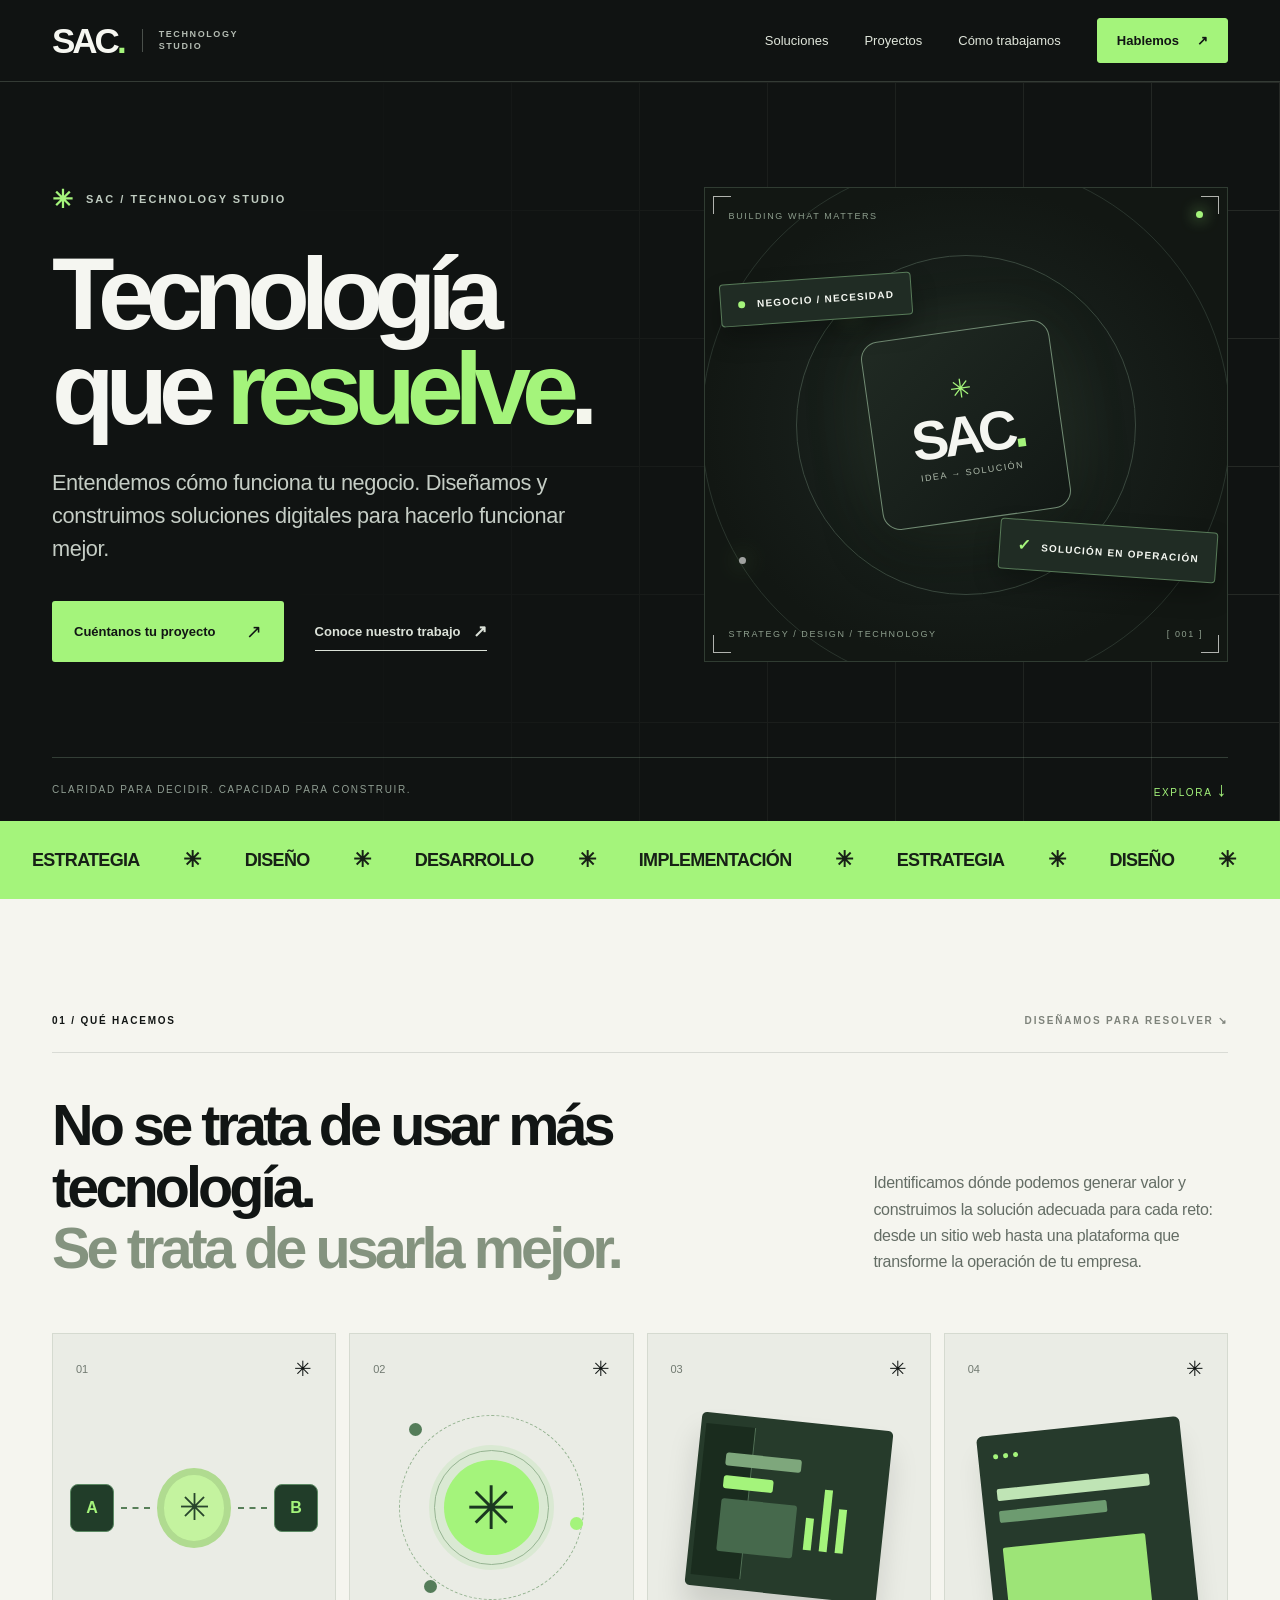
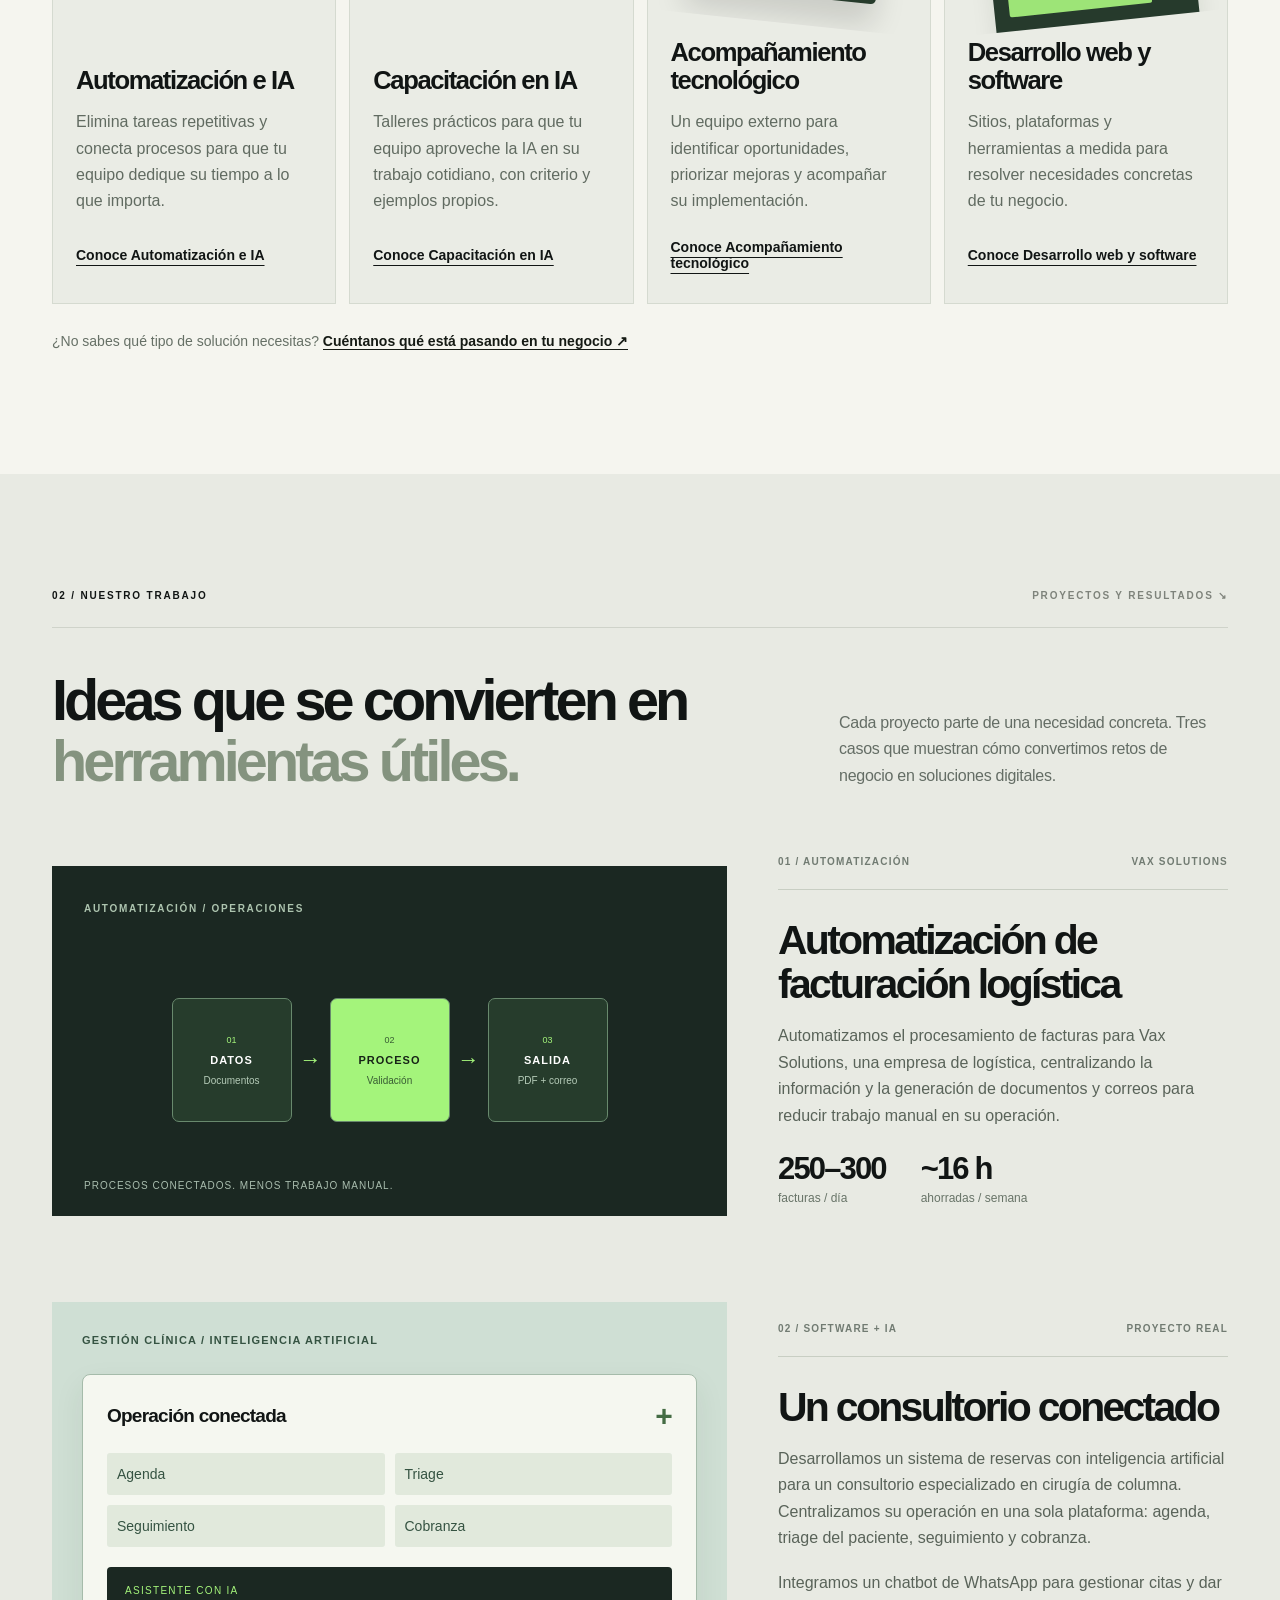
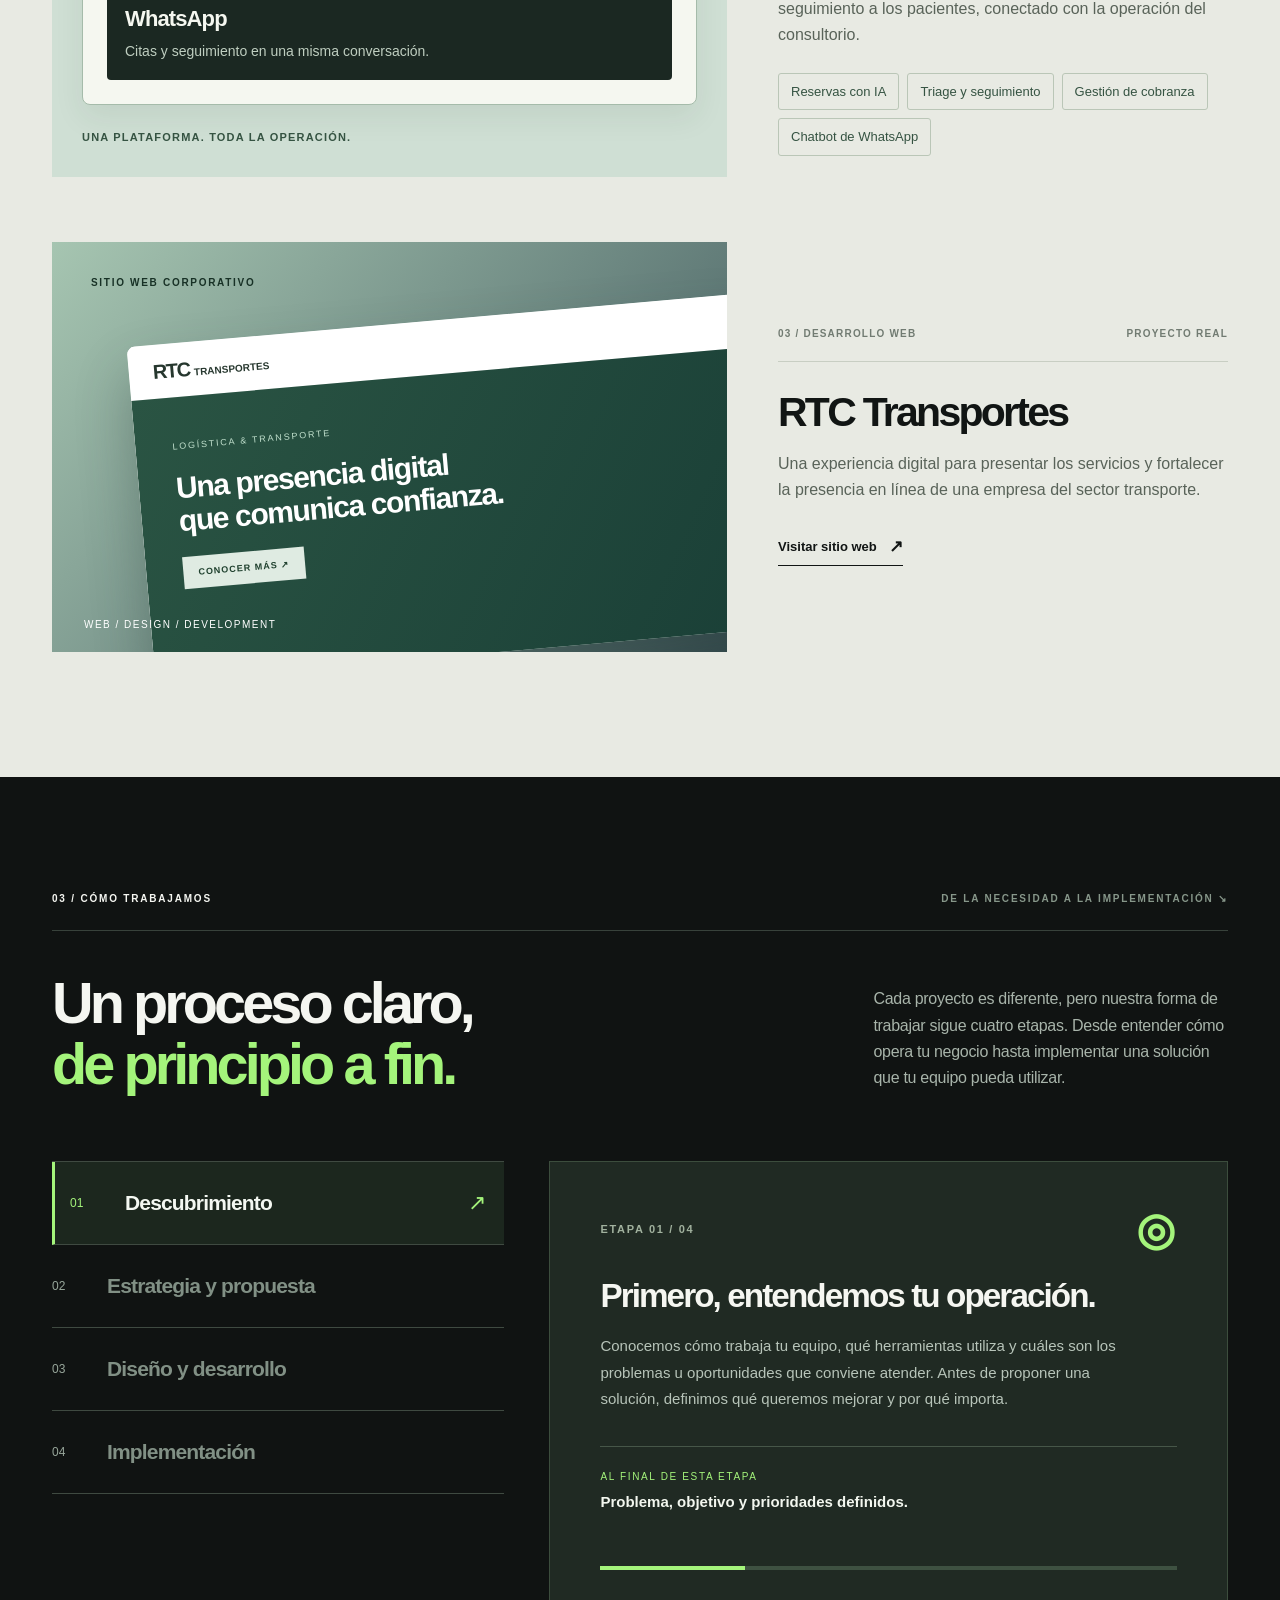
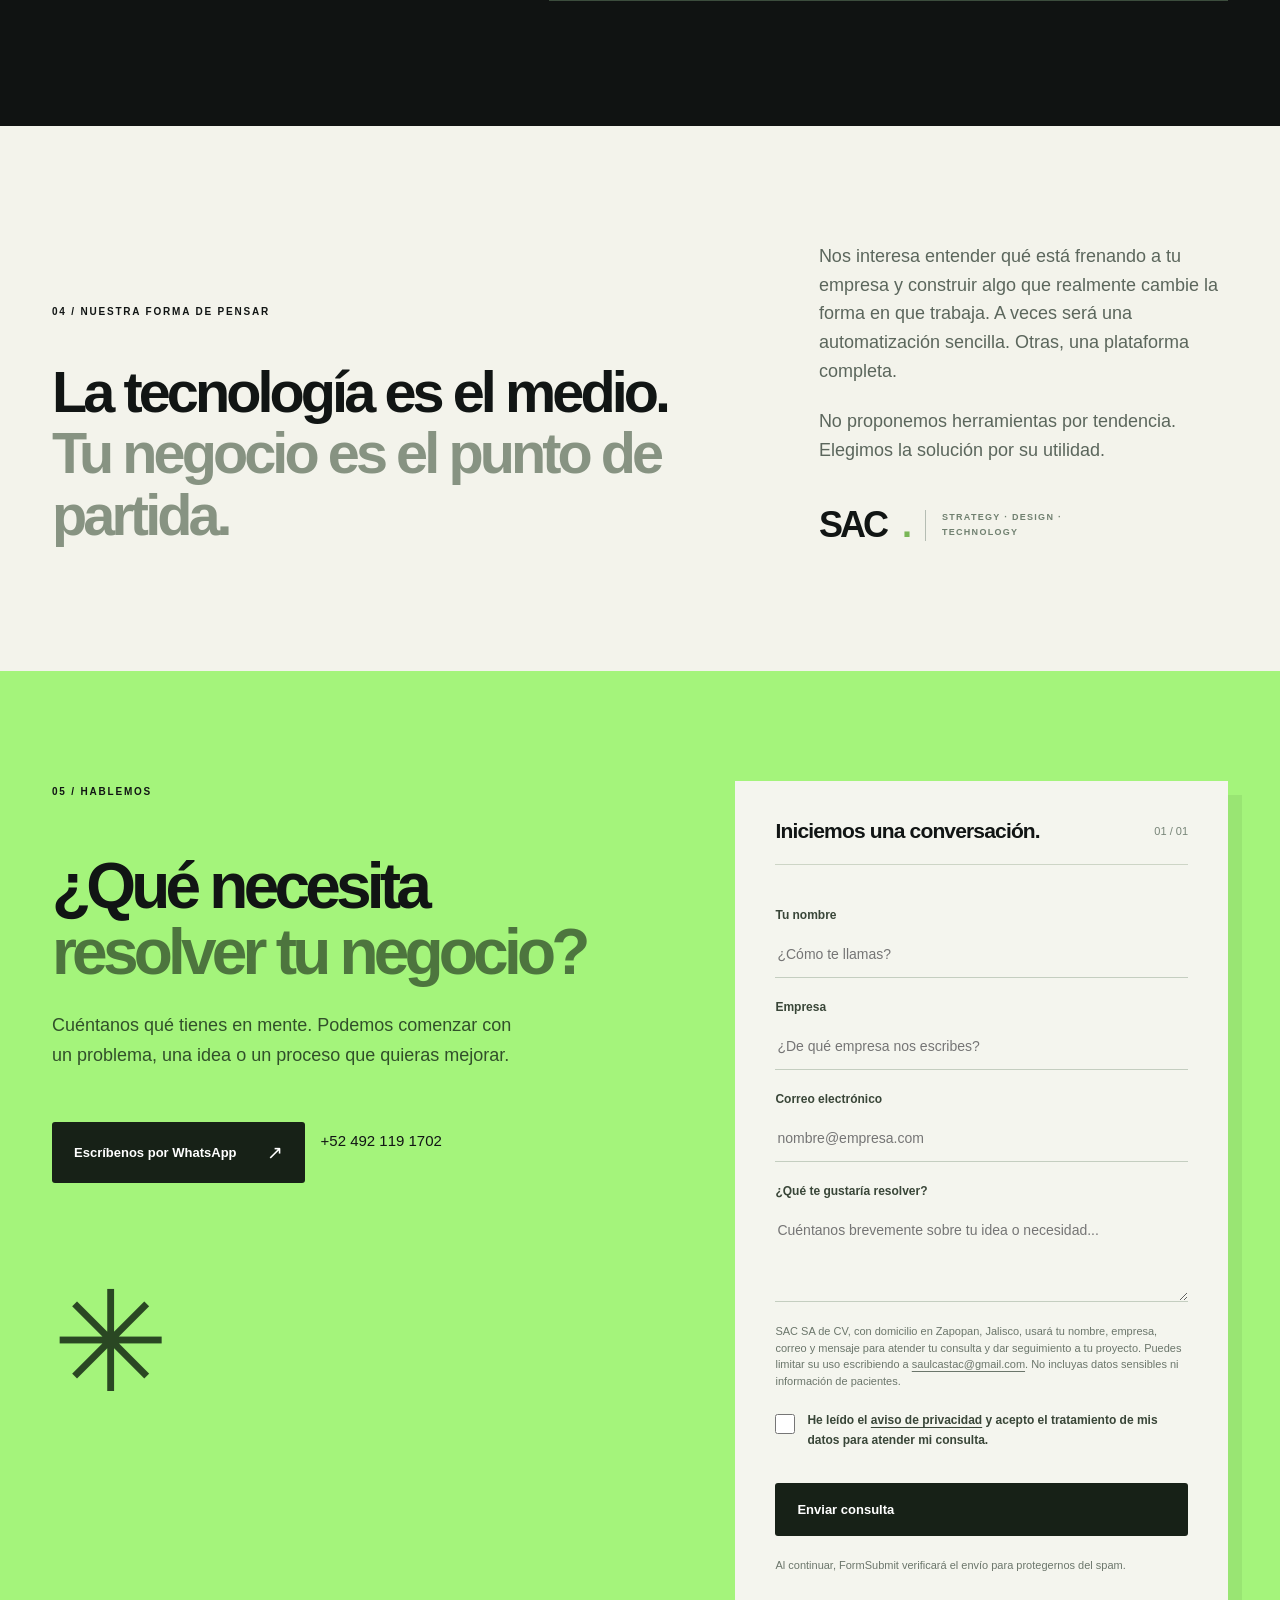
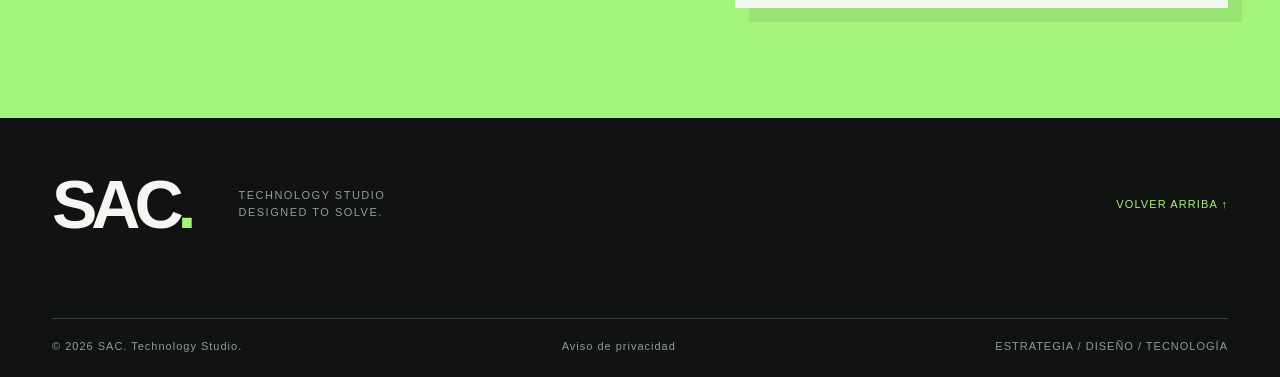
==== index.html @ 22c42938 "Expand SAC services with four static conversion landings" ====
<!doctype html>
<html lang="es-MX">
<head>
  <meta charset="utf-8" />
  <meta name="viewport" content="width=device-width, initial-scale=1" />
  <meta name="theme-color" content="#101312" />
  <meta name="description" content="SAC es un Technology Studio. Diseñamos y construimos soluciones digitales, automatizaciones y software que resuelven problemas reales de negocio." />
  <link rel="canonical" href="https://sac-technology-studio.vercel.app/" />
  <meta property="og:type" content="website" />
  <meta property="og:url" content="https://sac-technology-studio.vercel.app/" />
  <meta property="og:image" content="https://sac-technology-studio.vercel.app/og-image.png" />
  <meta property="og:image:type" content="image/png" />
  <meta property="og:image:width" content="1731" />
  <meta property="og:image:height" content="909" />
  <meta property="og:image:alt" content="SAC Technology Studio — Tecnología que resuelve." />
  <meta name="twitter:card" content="summary_large_image" />
  <meta name="twitter:image" content="https://sac-technology-studio.vercel.app/og-image.png" />
  <meta name="twitter:image:alt" content="SAC Technology Studio — Tecnología que resuelve." />
  <meta property="og:title" content="SAC — Tecnología que resuelve" />
  <meta property="og:description" content="Entendemos tu negocio. Diseñamos y construimos soluciones digitales para hacerlo funcionar mejor." />
  <title>SAC® — Technology Studio</title>
  <link rel="icon" type="image/svg+xml" href="./favicon.svg" />
  <link rel="stylesheet" href="./styles.css" />
  <script src="/analytics.js" defer></script>
  <script src="./main.js" defer></script>
</head>
<body data-service="inicio">
  <a class="skip-link" href="#contenido">Saltar al contenido</a>
  <header class="site-header" id="inicio">
    <div class="container nav-wrap">
      <a class="brand" href="#inicio" aria-label="SAC, ir al inicio"><span>SAC<span class="brand-dot">.</span></span><span class="brand-sub">TECHNOLOGY<br>STUDIO</span></a>
      <button class="menu-toggle" type="button" aria-controls="nav-menu" aria-expanded="false" aria-label="Abrir menú"><span></span><span></span></button>
      <nav class="nav" id="nav-menu" aria-label="Principal">
        <a href="#soluciones">Soluciones</a>
        <a href="#proyectos">Proyectos</a>
        <a href="#proceso">Cómo trabajamos</a>
        <a class="nav-cta" href="#contacto" data-cta="header">Hablemos <span aria-hidden="true">↗</span></a>
      </nav>
    </div>
  </header>

  <main id="contenido">
    <section class="hero theme-dark" aria-labelledby="hero-title">
      <div class="hero-gridlines" aria-hidden="true"></div>
      <div class="container hero-layout">
        <div class="hero-copy">
          <div class="eyebrow"><span class="sparkle" aria-hidden="true">✳</span> SAC / TECHNOLOGY STUDIO</div>
          <h1 id="hero-title">Tecnología<br>que <span class="accent">resuelve<span class="period">.</span></span></h1>
          <p class="hero-intro">Entendemos cómo funciona tu negocio. Diseñamos y construimos soluciones digitales para hacerlo funcionar mejor.</p>
          <div class="hero-actions">
            <a class="button button-lime" href="#contacto" data-cta="hero">Cuéntanos tu proyecto <span aria-hidden="true">↗</span></a>
            <a class="text-link light-link" href="#proyectos">Conoce nuestro trabajo <span aria-hidden="true">↗</span></a>
          </div>
        </div>
        <div class="hero-visual" role="img" aria-label="Representación visual de procesos del negocio transformados en soluciones tecnológicas">
          <div class="visual-header"><span>BUILDING WHAT MATTERS</span><span class="status-dot"></span></div>
          <div class="visual-orbit visual-orbit-one"></div>
          <div class="visual-orbit visual-orbit-two"></div>
          <div class="floating-chip chip-top"><span class="chip-dot"></span> NEGOCIO / NECESIDAD</div>
          <div class="visual-core"><span class="core-cross">✳</span><span class="core-text">SAC<span>.</span></span><small>IDEA → SOLUCIÓN</small></div>
          <div class="floating-chip chip-bottom"><span class="checkmark">✓</span> SOLUCIÓN EN OPERACIÓN</div>
          <div class="visual-corner corner-tl"></div><div class="visual-corner corner-tr"></div><div class="visual-corner corner-bl"></div><div class="visual-corner corner-br"></div>
          <div class="visual-footer"><span>STRATEGY / DESIGN / TECHNOLOGY</span><span>[ 001 ]</span></div>
        </div>
      </div>
      <div class="container hero-bottom"><span>CLARIDAD PARA DECIDIR. CAPACIDAD PARA CONSTRUIR.</span><a href="#soluciones">EXPLORA <span aria-hidden="true">↓</span></a></div>
    </section>

    <div class="ticker" aria-hidden="true"><div class="ticker-inner"><span>ESTRATEGIA</span><i>✳</i><span>DISEÑO</span><i>✳</i><span>DESARROLLO</span><i>✳</i><span>IMPLEMENTACIÓN</span><i>✳</i><span>ESTRATEGIA</span><i>✳</i><span>DISEÑO</span><i>✳</i></div></div>

    <section class="section solutions" id="soluciones" aria-labelledby="solutions-title">
      <div class="container">
        <div class="section-top"><span class="section-label">01 / QUÉ HACEMOS</span><span class="tiny-index">DISEÑAMOS PARA RESOLVER ↘</span></div>
        <div class="section-heading-grid"><h2 id="solutions-title">No se trata de usar más tecnología.<br><em>Se trata de usarla mejor.</em></h2><p>Identificamos dónde podemos generar valor y construimos la solución adecuada para cada reto: desde un sitio web hasta una plataforma que transforme la operación de tu empresa.</p></div>
        <div class="services-grid">
          <article class="service-card"><div class="service-top"><span class="service-num">01</span><span class="service-symbol" aria-hidden="true">✳</span></div><div class="service-illustration illustration-flow" aria-hidden="true"><span class="flow-box">A</span><span class="flow-path"></span><span class="flow-mid">✳</span><span class="flow-path"></span><span class="flow-box">B</span></div><div class="service-bottom"><h3>Automatización e IA</h3><p>Elimina tareas repetitivas y conecta procesos para que tu equipo dedique su tiempo a lo que importa.</p><a class="service-link" href="/servicios/automatizacion-ia">Conoce Automatización e IA</a></div></article>
          <article class="service-card"><div class="service-top"><span class="service-num">02</span><span class="service-symbol" aria-hidden="true">✳</span></div><div class="service-illustration illustration-ai" aria-hidden="true"><span class="ai-ring ring-a"></span><span class="ai-ring ring-b"></span><span class="ai-center">✳</span><span class="ai-point p-a"></span><span class="ai-point p-b"></span><span class="ai-point p-c"></span></div><div class="service-bottom"><h3>Capacitación en IA</h3><p>Talleres prácticos para que tu equipo aproveche la IA en su trabajo cotidiano, con criterio y ejemplos propios.</p><a class="service-link" href="/servicios/capacitacion-ia">Conoce Capacitación en IA</a></div></article>
          <article class="service-card"><div class="service-top"><span class="service-num">03</span><span class="service-symbol" aria-hidden="true">✳</span></div><div class="service-illustration illustration-software" aria-hidden="true"><span class="side-panel"></span><span class="main-panel"><i></i><i></i><i></i></span><span class="analytics-panel"><b></b><b></b><b></b></span></div><div class="service-bottom"><h3>Acompañamiento tecnológico</h3><p>Un equipo externo para identificar oportunidades, priorizar mejoras y acompañar su implementación.</p><a class="service-link" href="/servicios/acompanamiento-ia">Conoce Acompañamiento tecnológico</a></div></article>
          <article class="service-card"><div class="service-top"><span class="service-num">04</span><span class="service-symbol" aria-hidden="true">✳</span></div><div class="service-illustration illustration-web" aria-hidden="true"><span class="browser-bar"><i></i><i></i><i></i></span><span class="browser-line big"></span><span class="browser-line short"></span><span class="browser-block"></span></div><div class="service-bottom"><h3>Desarrollo web y software</h3><p>Sitios, plataformas y herramientas a medida para resolver necesidades concretas de tu negocio.</p><a class="service-link" href="/servicios/desarrollo-web">Conoce Desarrollo web y software</a></div></article>
        </div>
        <p class="solutions-footnote">¿No sabes qué tipo de solución necesitas? <a href="#contacto">Cuéntanos qué está pasando en tu negocio <span aria-hidden="true">↗</span></a></p>
      </div>
    </section>

    <section class="section projects" id="proyectos" aria-labelledby="projects-title">
      <div class="container">
        <div class="section-top"><span class="section-label">02 / NUESTRO TRABAJO</span><span class="tiny-index">PROYECTOS Y RESULTADOS ↘</span></div>
        <div class="section-heading-grid projects-title-grid"><h2 id="projects-title">Ideas que se convierten en <em>herramientas útiles.</em></h2><p>Cada proyecto parte de una necesidad concreta. Tres casos que muestran cómo convertimos retos de negocio en soluciones digitales.</p></div>
        <div class="project-list">
          <article class="project project-secondary"><div class="project-art project-automation"><span class="auto-top-label">AUTOMATIZACIÓN / OPERACIONES</span><div class="auto-flow"><div class="auto-node"><span>01</span><strong>DATOS</strong><small>Documentos</small></div><span class="auto-arrow">→</span><div class="auto-node auto-node-accent"><span>02</span><strong>PROCESO</strong><small>Validación</small></div><span class="auto-arrow">→</span><div class="auto-node"><span>03</span><strong>SALIDA</strong><small>PDF + correo</small></div></div><span class="auto-bottom-label">PROCESOS CONECTADOS. MENOS TRABAJO MANUAL.</span></div><div class="project-copy"><div class="project-meta"><span>01 / AUTOMATIZACIÓN</span><span>VAX SOLUTIONS</span></div><h3>Automatización de facturación logística</h3><p>Automatizamos el procesamiento de facturas para Vax Solutions, una empresa de logística, centralizando la información y la generación de documentos y correos para reducir trabajo manual en su operación.</p><div class="metrics"><div><strong>250–300</strong><small>facturas / día</small></div><div><strong>~16 h</strong><small>ahorradas / semana</small></div></div></div></article>
          <article class="project project-clinic">
            <div class="project-art clinic-art" role="img" aria-label="Esquema de una plataforma que conecta agenda, triage, seguimiento y cobranza con un asistente de WhatsApp">
              <span class="clinic-kicker">GESTIÓN CLÍNICA / INTELIGENCIA ARTIFICIAL</span>
              <div class="clinic-dashboard" aria-hidden="true">
                <div class="clinic-dashboard-heading"><span>Operación conectada</span><span class="clinic-cross">+</span></div>
                <div class="clinic-modules"><span>Agenda</span><span>Triage</span><span>Seguimiento</span><span>Cobranza</span></div>
                <div class="clinic-assistant"><span>ASISTENTE CON IA</span><strong>WhatsApp</strong><p>Citas y seguimiento en una misma conversación.</p></div>
              </div>
              <span class="clinic-caption">UNA PLATAFORMA. TODA LA OPERACIÓN.</span>
            </div>
            <div class="project-copy">
              <div class="project-meta"><span>02 / SOFTWARE + IA</span><span>PROYECTO REAL</span></div>
              <h3>Un consultorio conectado</h3>
              <p>Desarrollamos un sistema de reservas con inteligencia artificial para un consultorio especializado en cirugía de columna. Centralizamos su operación en una sola plataforma: agenda, triage del paciente, seguimiento y cobranza.</p>
              <p class="clinic-detail">Integramos un chatbot de WhatsApp para gestionar citas y dar seguimiento a los pacientes, conectado con la operación del consultorio.</p>
              <ul class="clinic-capabilities" aria-label="Funciones de la plataforma"><li>Reservas con IA</li><li>Triage y seguimiento</li><li>Gestión de cobranza</li><li>Chatbot de WhatsApp</li></ul>
            </div>
          </article>
          <article class="project project-featured"><div class="project-art project-rtc"><div class="project-art-label">SITIO WEB CORPORATIVO</div><div class="project-window"><div class="project-window-top"><span>RTC <span class="project-logo-sub">TRANSPORTES</span></span><span class="dots">•••</span></div><div class="project-window-body"><span class="mini-eyebrow">LOGÍSTICA & TRANSPORTE</span><strong>Una presencia digital<br>que comunica confianza.</strong><span class="mock-button">CONOCER MÁS ↗</span></div></div><span class="art-bottom-label">WEB / DESIGN / DEVELOPMENT</span></div><div class="project-copy"><div class="project-meta"><span>03 / DESARROLLO WEB</span><span>PROYECTO REAL</span></div><h3>RTC Transportes</h3><p>Una experiencia digital para presentar los servicios y fortalecer la presencia en línea de una empresa del sector transporte.</p><a class="text-link" href="https://www.rtctransporte.com/" target="_blank" rel="noopener noreferrer">Visitar sitio web <span aria-hidden="true">↗</span></a></div></article>
        </div>
      </div>
    </section>

    <section class="section process theme-dark" id="proceso" aria-labelledby="process-title">
      <div class="container">
        <div class="section-top"><span class="section-label">03 / CÓMO TRABAJAMOS</span><span class="tiny-index">DE LA NECESIDAD A LA IMPLEMENTACIÓN ↘</span></div>
        <div class="section-heading-grid"><h2 id="process-title">Un proceso claro,<br><em>de principio a fin.</em></h2><p>Cada proyecto es diferente, pero nuestra forma de trabajar sigue cuatro etapas. Desde entender cómo opera tu negocio hasta implementar una solución que tu equipo pueda utilizar.</p></div>
        <div class="process-layout">
          <div class="process-nav" role="tablist" aria-label="Etapas de nuestro proceso">
            <button type="button" role="tab" class="process-tab active" id="tab-0" aria-selected="true" aria-controls="panel-0" data-step="0"><span>01</span><strong>Descubrimiento</strong><span class="tab-arrow" aria-hidden="true">↗</span></button>
            <button type="button" role="tab" class="process-tab" id="tab-1" aria-selected="false" aria-controls="panel-1" data-step="1" tabindex="-1"><span>02</span><strong>Estrategia y propuesta</strong><span class="tab-arrow" aria-hidden="true">↗</span></button>
            <button type="button" role="tab" class="process-tab" id="tab-2" aria-selected="false" aria-controls="panel-2" data-step="2" tabindex="-1"><span>03</span><strong>Diseño y desarrollo</strong><span class="tab-arrow" aria-hidden="true">↗</span></button>
            <button type="button" role="tab" class="process-tab" id="tab-3" aria-selected="false" aria-controls="panel-3" data-step="3" tabindex="-1"><span>04</span><strong>Implementación</strong><span class="tab-arrow" aria-hidden="true">↗</span></button>
          </div>
          <div class="process-content" aria-live="polite">
            <div class="process-panel" id="panel-0" role="tabpanel" aria-labelledby="tab-0"><div class="panel-top"><span>ETAPA 01 / 04</span><span class="panel-icon" aria-hidden="true">◎</span></div><h3>Primero, entendemos tu operación.</h3><p>Conocemos cómo trabaja tu equipo, qué herramientas utiliza y cuáles son los problemas u oportunidades que conviene atender. Antes de proponer una solución, definimos qué queremos mejorar y por qué importa.</p><div class="panel-outcome"><small>AL FINAL DE ESTA ETAPA</small><strong>Problema, objetivo y prioridades definidos.</strong></div></div>
            <div class="process-panel" id="panel-1" role="tabpanel" aria-labelledby="tab-1" hidden><div class="panel-top"><span>ETAPA 02 / 04</span><span class="panel-icon" aria-hidden="true">◇</span></div><h3>Definimos qué construir y cómo.</h3><p>Evaluamos las alternativas y diseñamos una solución acorde con tu operación. Te presentamos cómo funcionará, qué incluye, cuánto costará y los tiempos estimados.</p><div class="panel-outcome"><small>AL FINAL DE ESTA ETAPA</small><strong>Propuesta con alcance, entregables, inversión y calendario.</strong></div></div>
            <div class="process-panel" id="panel-2" role="tabpanel" aria-labelledby="tab-2" hidden><div class="panel-top"><span>ETAPA 03 / 04</span><span class="panel-icon" aria-hidden="true">⌘</span></div><h3>Construimos y validamos contigo.</h3><p>Diseñamos, desarrollamos e integramos las herramientas necesarias. Compartimos avances para revisar funcionalidades, recibir comentarios y ajustar lo necesario durante el proyecto.</p><div class="panel-outcome"><small>AL FINAL DE ESTA ETAPA</small><strong>Solución funcional, probada y revisada contigo.</strong></div></div>
            <div class="process-panel" id="panel-3" role="tabpanel" aria-labelledby="tab-3" hidden><div class="panel-top"><span>ETAPA 04 / 04</span><span class="panel-icon" aria-hidden="true">↗</span></div><h3>Llevamos la solución a tu operación.</h3><p>Realizamos las pruebas finales, ponemos la solución en funcionamiento y mostramos a tu equipo cómo utilizarla. También dejamos claro el soporte y las mejoras contempladas después del lanzamiento.</p><div class="panel-outcome"><small>AL FINAL DE ESTA ETAPA</small><strong>Solución implementada y esquema de soporte acordado.</strong></div></div>
            <div class="process-progress" aria-hidden="true"><span class="progress-bar"></span></div>
          </div>
        </div>
      </div>
    </section>

    <section class="section philosophy" id="estudio" aria-labelledby="philosophy-title"><div class="container philosophy-grid"><div><span class="section-label">04 / NUESTRA FORMA DE PENSAR</span><h2 id="philosophy-title">La tecnología es el medio.<br><em>Tu negocio es el punto de partida.</em></h2></div><div class="philosophy-right"><p>Nos interesa entender qué está frenando a tu empresa y construir algo que realmente cambie la forma en que trabaja. A veces será una automatización sencilla. Otras, una plataforma completa.</p><p>No proponemos herramientas por tendencia. Elegimos la solución por su utilidad.</p><span class="philosophy-signature">SAC<span>.</span> <small>STRATEGY · DESIGN · TECHNOLOGY</small></span></div></div></section>

    <section class="contact-section" id="contacto" aria-labelledby="contact-title">
      <div class="container contact-grid"><div class="contact-copy"><span class="section-label">05 / HABLEMOS</span><h2 id="contact-title">¿Qué necesita<br><em>resolver tu negocio?</em></h2><p>Cuéntanos qué tienes en mente. Podemos comenzar con un problema, una idea o un proceso que quieras mejorar.</p><div class="contact-whatsapp"><a class="button button-dark" href="https://wa.me/524921191702" target="_blank" rel="noopener noreferrer" aria-label="Escríbenos por WhatsApp al +52 492 119 1702">Escríbenos por WhatsApp <span aria-hidden="true">↗</span></a><span class="contact-whatsapp-number">+52 492 119 1702</span></div><span class="contact-mark" aria-hidden="true">✳</span></div><div class="contact-form-wrap"><div class="contact-form-top"><strong>Iniciemos una conversación.</strong><span>01 / 01</span></div><form id="contact-form" action="https://formsubmit.co/saulcastac@gmail.com" method="POST" data-service="inicio">
<input type="hidden" name="_subject" value="Nueva consulta — SAC Technology Studio">
<input type="hidden" name="_template" value="table">
<input type="hidden" name="servicio_origen" value="inicio">
<input type="hidden" name="landing_origen" value="/">
<input type="hidden" name="utm_source" value=""><input type="hidden" name="utm_medium" value=""><input type="hidden" name="utm_campaign" value=""><input type="hidden" name="utm_content" value=""><input type="hidden" name="utm_term" value="">
<input type="hidden" name="_next" value="https://sac-technology-studio.vercel.app/gracias.html">
<input type="text" name="_honey" class="form-honey" tabindex="-1" autocomplete="off" aria-hidden="true">
<label for="contact-name">Tu nombre</label><input id="contact-name" name="nombre" autocomplete="name" placeholder="¿Cómo te llamas?" required maxlength="100" /><label for="contact-company">Empresa</label><input id="contact-company" name="empresa" autocomplete="organization" placeholder="¿De qué empresa nos escribes?" maxlength="120" /><label for="contact-email">Correo electrónico</label><input id="contact-email" name="email" autocomplete="email" type="email" placeholder="nombre@empresa.com" required maxlength="180" /><label for="contact-message">¿Qué te gustaría resolver?</label><textarea id="contact-message" name="mensaje" placeholder="Cuéntanos brevemente sobre tu idea o necesidad..." required maxlength="2500" rows="4"></textarea><p class="form-note">SAC SA de CV, con domicilio en Zapopan, Jalisco, usará tu nombre, empresa, correo y mensaje para atender tu consulta y dar seguimiento a tu proyecto. Puedes limitar su uso escribiendo a <a href="mailto:saulcastac@gmail.com">saulcastac@gmail.com</a>. No incluyas datos sensibles ni información de pacientes.</p>
<label class="privacy-consent"><input type="checkbox" name="consentimiento" value="Acepto el aviso de privacidad y el tratamiento para atender mi consulta" required><span>He leído el <a href="./privacidad.html" target="_blank" rel="noopener">aviso de privacidad</a> y acepto el tratamiento de mis datos para atender mi consulta.</span></label>
<button class="button button-dark" type="submit">Enviar consulta</button><p class="form-note" id="form-status" role="status">Al continuar, FormSubmit verificará el envío para protegernos del spam.</p></form></div></div>
    </section>
  </main>
  <footer class="footer theme-dark"><div class="container footer-top"><a href="#inicio" class="footer-brand">SAC<span>.</span></a><span>TECHNOLOGY STUDIO<br>DESIGNED TO SOLVE.</span><a href="#inicio" class="back-top">VOLVER ARRIBA ↑</a></div><div class="container footer-bottom"><span>© <span id="year"></span> SAC. Technology Studio.</span><a href="./privacidad.html">Aviso de privacidad</a><span>ESTRATEGIA / DISEÑO / TECNOLOGÍA</span></div></footer>
</body>
</html>
---- styles.css ----
:root{--ink:#111514;--charcoal:#101312;--charcoal2:#1b211e;--paper:#f5f5ef;--white:#fff;--muted:#737974;--accent:#a4f47b;--border:#d9dbd5;--font:Inter,"Helvetica Neue",Arial,sans-serif}*{box-sizing:border-box}html{scroll-behavior:smooth;scroll-padding-top:84px}body{margin:0;font-family:var(--font);background:var(--paper);color:var(--ink);-webkit-font-smoothing:antialiased}a{color:inherit;text-decoration:none}button,input,textarea{font:inherit}button{cursor:pointer}h1,h2,h3,p{margin:0}button:focus-visible,a:focus-visible,input:focus-visible,textarea:focus-visible{outline:3px solid #6bd034;outline-offset:4px}.container{width:min(1440px,calc(100% - 104px));margin:0 auto}.skip-link{position:absolute;z-index:100;background:var(--accent);padding:14px;transform:translateY(-140%)}.skip-link:focus{transform:translateY(0)}.theme-dark{background:var(--charcoal);color:#f5f6f1}.site-header{height:82px;background:#101312;color:#f6f7f1;position:sticky;top:0;z-index:50;border-bottom:1px solid #343b35}.nav-wrap{display:flex;align-items:center;justify-content:space-between;height:100%}.brand{display:flex;align-items:center;gap:18px}.brand>span:first-child{font-size:35px;line-height:1;letter-spacing:-3px;font-weight:900}.brand-dot{color:var(--accent)}.brand-sub{font-size:9px;line-height:1.3;color:#b3bbb2;font-weight:700;letter-spacing:1.6px;border-left:1px solid #4a504b;padding-left:16px}.nav{display:flex;align-items:center;gap:36px;font-size:13px;color:#e0e6db}.nav>a:not(.nav-cta){transition:color .2s}.nav>a:hover{color:var(--accent)}.nav-cta{display:flex;align-items:center;gap:18px;background:var(--accent);border:1px solid var(--accent);color:var(--ink);font-weight:700;padding:14px 19px;border-radius:3px}.nav-cta:hover,.button-lime:hover{background:#bdf69d}.menu-toggle{display:none}.hero{position:relative;overflow:hidden}.hero-gridlines{position:absolute;inset:0;opacity:.11;pointer-events:none;background-image:linear-gradient(90deg,transparent calc(100% - 1px),#d3dec9 calc(100% - 1px)),linear-gradient(0deg,transparent calc(100% - 1px),#d3dec9 calc(100% - 1px));background-size:128px 128px;mask-image:linear-gradient(90deg,transparent 20%,#000)}.hero-layout{min-height:675px;display:grid;grid-template-columns:1.08fr .92fr;gap:36px;align-items:center;padding-top:66px;padding-bottom:56px;position:relative}.eyebrow{font-size:11px;letter-spacing:2px;color:#bfcbc0;font-weight:700;display:flex;align-items:center;gap:11px}.sparkle{font-size:25px;line-height:1;color:var(--accent)}.hero h1{font-size:clamp(76px,8vw,138px);line-height:.93;font-weight:700;letter-spacing:-.088em;white-space:nowrap;margin:34px 0 31px}.hero h1 .accent{color:var(--accent)}.period{color:#f4f6ed}.hero-intro{font-size:clamp(17px,1.7vw,23px);line-height:1.5;color:#c5cdc5;max-width:525px;letter-spacing:-.018em}.hero-actions{display:flex;align-items:center;gap:31px;margin-top:36px;flex-wrap:wrap}.button{display:inline-flex;align-items:center;justify-content:space-between;gap:30px;padding:19px 22px;font-size:13px;font-weight:750;border:0;border-radius:3px;transition:background .2s,transform .2s}.button:hover{transform:translateY(-2px)}.button-lime{background:var(--accent);color:var(--ink)}.button span{font-size:19px;font-weight:400}.text-link{display:inline-flex;align-items:center;gap:12px;border-bottom:1px solid currentColor;padding:8px 0;font-size:13px;font-weight:650}.text-link span{font-size:17px}.light-link{color:#dbe1d8}.text-link:hover{color:#729d58}.hero-visual{min-height:475px;max-width:620px;position:relative;isolation:isolate;display:flex;align-items:center;justify-content:center;background:radial-gradient(ellipse at center,#2a3430 0%,#171e1a 40%,#121713 71%);border:1px solid #303c32;overflow:hidden}.visual-header,.visual-footer{position:absolute;z-index:3;left:24px;right:24px;font-size:9px;letter-spacing:1.6px;color:#8d9e8d;display:flex;justify-content:space-between}.visual-header{top:23px}.visual-footer{bottom:22px}.status-dot{width:7px;height:7px;border-radius:100%;background:var(--accent);box-shadow:0 0 15px var(--accent)}.visual-orbit{border:1px solid #3a483e;border-radius:50%;position:absolute;left:50%;top:50%;transform:translate(-50%,-50%);pointer-events:none}.visual-orbit-one{width:340px;height:340px}.visual-orbit-two{width:530px;height:530px;opacity:.6}.visual-orbit:after{content:"";position:absolute;top:16%;left:15%;height:7px;width:7px;background:var(--accent);border-radius:50%;box-shadow:0 0 22px #a4f47b}.visual-orbit-two:after{top:75%;left:7%;background:#fff}.visual-core{z-index:2;width:190px;height:190px;display:flex;align-items:center;justify-content:center;flex-direction:column;gap:4px;background:linear-gradient(140deg,#202a23,#121815);border:1px solid #718b73;box-shadow:0 0 80px #a4f47b11,0 17px 60px #0005;transform:rotate(-8deg);border-radius:18px}.core-cross{color:var(--accent);font-size:26px}.core-text{font-size:55px;font-weight:900;letter-spacing:-5px;line-height:1}.core-text span{color:var(--accent)}.visual-core small{font-size:9px;letter-spacing:1.5px;color:#adb9aa}.floating-chip{position:absolute;z-index:3;background:#202c24;border:1px solid #587b59;color:#f5f8f2;padding:15px 17px;border-radius:4px;font-size:10px;font-weight:700;letter-spacing:1.2px;box-shadow:0 12px 25px #0004}.chip-top{top:90px;left:15px;transform:rotate(-4deg)}.chip-bottom{bottom:85px;right:10px;transform:rotate(4deg)}.chip-dot{display:inline-block;background:var(--accent);height:7px;width:7px;border-radius:50%;margin-right:8px}.checkmark{color:var(--accent);font-size:16px;margin-right:6px}.visual-corner{position:absolute;width:18px;height:18px;border-color:var(--accent);opacity:.7}.corner-tl{top:8px;left:8px;border-top:1px solid;border-left:1px solid}.corner-tr{top:8px;right:8px;border-top:1px solid;border-right:1px solid}.corner-bl{bottom:8px;left:8px;border-bottom:1px solid;border-left:1px solid}.corner-br{bottom:8px;right:8px;border-bottom:1px solid;border-right:1px solid}.hero-bottom{height:64px;border-top:1px solid #333e36;display:flex;justify-content:space-between;align-items:center;font-size:10px;letter-spacing:1.65px;color:#8f9d92}.hero-bottom a{color:var(--accent)}.hero-bottom a span{font-size:20px}.ticker{background:var(--accent);color:#172116;overflow:hidden}.ticker-inner{height:78px;display:flex;align-items:center;gap:44px;width:max-content;white-space:nowrap;padding:0 32px;font-size:18px;font-weight:750;letter-spacing:-.04em}.ticker-inner i{font-size:22px;font-style:normal}.section{padding:116px 0 125px}.section-top{display:flex;justify-content:space-between;align-items:center;padding-bottom:26px;border-bottom:1px solid var(--border)}.section-label,.tiny-index{font-size:10px;letter-spacing:1.8px;font-weight:800}.tiny-index{color:#7e837b}.section-heading-grid{display:grid;grid-template-columns:1.15fr .55fr;gap:80px;align-items:end;margin:42px 0 53px}.section h2{font-size:clamp(42px,4.5vw,74px);line-height:1.07;font-weight:650;letter-spacing:-.068em}.section h2 em{font-style:normal;color:#84937f}.section-heading-grid p{max-width:375px;color:#646d65;font-size:16px;line-height:1.65;letter-spacing:-.018em;padding-bottom:4px}.services-grid{display:grid;grid-template-columns:repeat(4,minmax(0,1fr));gap:13px}.service-card{background:#eaece5;border:1px solid #d5dad0;min-height:490px;display:flex;flex-direction:column;transition:background .3s,transform .3s}.service-card:hover{background:#e2ead9;transform:translateY(-5px)}.service-top{display:flex;justify-content:space-between;align-items:center;padding:23px 23px 0}.service-num{font-size:11px;color:#717a71}.service-symbol{font-size:21px}.service-illustration{height:230px;margin:12px 17px 0;position:relative;overflow:hidden;display:flex;align-items:center;justify-content:center}.service-bottom{padding:15px 23px 26px;margin-top:auto}.service-bottom h3{font-size:23px;line-height:1.1;letter-spacing:-.055em;margin-bottom:15px}.service-bottom p{font-size:13px;line-height:1.65;color:#616b61}.illustration-web{flex-direction:column;align-items:stretch;justify-content:flex-start;padding:40px 37px 0;transform:rotate(-6deg)}.illustration-web:before{content:"";background:#263a2c;position:absolute;inset:33px 22px -22px;border-radius:6px;box-shadow:0 20px 24px #15241a16}.browser-bar{z-index:2;display:flex;gap:5px;margin-top:12px;margin-bottom:30px}.browser-bar i{height:5px;width:5px;border-radius:50%;background:var(--accent)}.browser-line{z-index:2;display:block;background:#bfe4b5;height:12px;margin:0 10px 10px 0;border-radius:2px}.browser-line.big{width:88%}.browser-line.short{width:62%;background:#6d9b70}.browser-block{z-index:2;height:70px;background:#9de477;display:block;margin-top:15px;width:82%;border-radius:2px}.illustration-flow{gap:7px}.flow-box{width:48px;height:48px;background:#213d29;border:1px solid #5b8963;color:var(--accent);border-radius:8px;display:grid;place-items:center;font-weight:800}.flow-path{width:31px;border-top:2px dashed #587f59}.flow-mid{height:80px;width:80px;border-radius:50%;display:grid;place-items:center;background:#c4f39f;border:7px solid #b0db90;font-size:37px;color:#28452c}.illustration-software{transform:rotate(6deg);padding:24px}.illustration-software:before{content:"";position:absolute;inset:28px;background:#263b2b;border-radius:5px;box-shadow:0 22px 30px #0002}.side-panel{position:absolute;z-index:1;top:39px;bottom:39px;left:33px;width:20%;background:#1a2c1e;border-right:1px solid #527157}.main-panel{z-index:1;width:38%;display:flex;flex-direction:column;gap:10px}.main-panel i{width:100%;height:13px;background:#7ea77c;border-radius:3px}.main-panel i:nth-child(2){width:65%;background:#a4f47b}.main-panel i:nth-child(3){height:53px;background:#46694c}.analytics-panel{z-index:1;height:100px;width:30%;display:flex;align-items:end;gap:8px;padding:10px}.analytics-panel b{display:block;width:25%;background:#a4f47b;height:40%}.analytics-panel b:nth-child(2){height:78%}.analytics-panel b:nth-child(3){height:55%}.illustration-ai{overflow:visible}.ai-ring{position:absolute;border:1px solid #96b492;border-radius:50%;width:115px;height:115px}.ring-b{width:185px;height:185px;border-style:dashed}.ai-center{display:grid;place-items:center;background:#a4f47b;color:#1b3720;font-size:60px;height:95px;width:95px;border-radius:50%;box-shadow:0 0 0 15px #9ddd8d33}.ai-point{position:absolute;width:13px;height:13px;background:#547c59;border-radius:50%}.p-a{top:13%;left:17%}.p-b{top:54%;right:13%;background:#a4f47b}.p-c{bottom:13%;left:23%}.solutions-footnote{margin-top:29px;font-size:14px;color:#667066}.solutions-footnote a{color:#151a14;font-weight:650;border-bottom:1px solid}.projects{background:#e8eae3}.projects-title-grid{grid-template-columns:1fr .55fr}.projects .section-top{border-color:#cfd3ca}.project-list{display:flex;flex-direction:column;gap:65px}.project{display:grid;grid-template-columns:1.2fr .8fr;gap:51px;align-items:center}.project-art{min-height:410px;position:relative;overflow:hidden}.project-rtc{background:linear-gradient(130deg,#a6c5b1,#607a77 70%,#374d51);padding:35px 39px 0}.project-art-label,.auto-top-label{font-size:10px;font-weight:750;color:#183126;letter-spacing:1.7px}.project-window{position:absolute;left:13%;right:-7%;top:19%;height:82%;background:#e9efec;box-shadow:0 30px 55px #283b3655;transform:rotate(-5deg);border-radius:8px 8px 0 0;overflow:hidden}.project-window-top{height:54px;background:white;display:flex;justify-content:space-between;align-items:center;padding:0 24px;font-weight:900;font-size:20px;letter-spacing:-1.4px;color:#26372e}.project-logo-sub{font-size:10px;letter-spacing:0}.dots{font-size:13px;color:#9eb0a5}.project-window-body{background:linear-gradient(120deg,#2a5443,#193e36);height:100%;display:flex;flex-direction:column;align-items:flex-start;padding:44px 37px;gap:20px;color:#fff}.mini-eyebrow{font-size:9px;letter-spacing:1.8px;color:#c2e1ce}.project-window-body strong{font-size:30px;letter-spacing:-.045em;line-height:1.1}.mock-button{background:#dfebe2;color:#1f402e;padding:11px 15px;font-size:9px;font-weight:900;letter-spacing:1px}.art-bottom-label{position:absolute;left:32px;bottom:22px;font-size:10px;letter-spacing:1.5px;color:#fff;z-index:2}.project-copy{padding:10px 0}.project-meta{display:flex;justify-content:space-between;align-items:center;gap:15px;padding-bottom:22px;border-bottom:1px solid #c8cec3;color:#717b72;font-size:10px;letter-spacing:1.2px;font-weight:750}.project-copy h3{font-size:clamp(33px,3.2vw,53px);letter-spacing:-.066em;margin:28px 0 17px;line-height:1.08}.project-copy>p{font-size:16px;line-height:1.65;color:#596359;max-width:490px}.project-copy .text-link{margin-top:24px}.project-automation{background:#1b2822;min-height:350px;padding:32px}.auto-top-label{color:#adc4af}.auto-flow{display:flex;align-items:center;justify-content:center;gap:8px;margin-top:82px}.auto-node{width:120px;height:124px;display:flex;align-items:center;justify-content:center;flex-direction:column;border:1px solid #68896d;background:#263c2c;color:white;gap:9px;border-radius:7px}.auto-node span{font-size:9px;color:#a4f47b}.auto-node strong{font-size:11px;letter-spacing:1px}.auto-node small{font-size:10px;color:#b5cbb8}.auto-node-accent{background:var(--accent);color:#172317}.auto-node-accent span,.auto-node-accent small{color:#385d33}.auto-arrow{font-size:22px;color:#a4f47b}.auto-bottom-label{position:absolute;bottom:25px;left:32px;font-size:10px;letter-spacing:1px;color:#a9bdae}.metrics{display:flex;gap:35px;margin:22px 0}.metrics div{display:flex;flex-direction:column;gap:4px}.metrics strong{font-size:31px;letter-spacing:-.06em}.metrics small{font-size:12px;color:#687468}.project-copy .project-note{font-size:11px;color:#858e84;line-height:1.5}.process .section-top{border-color:#38423b}.process .tiny-index{color:#87978a}.process .section-heading-grid{margin-bottom:65px}.process h2 em{color:var(--accent)}.process .section-heading-grid p{color:#a8b4aa}.process-layout{display:grid;grid-template-columns:.8fr 1.2fr;gap:45px}.process-nav{display:flex;flex-direction:column;border-top:1px solid #3f4a41}.process-tab{display:grid;grid-template-columns:45px 1fr 20px;gap:10px;align-items:center;background:none;color:#819085;border:0;border-bottom:1px solid #3f4a41;text-align:left;padding:28px 16px 28px 0;transition:background .2s,color .2s}.process-tab span:first-child{font-size:12px;color:#98a79b}.process-tab strong{font-weight:550;font-size:21px;letter-spacing:-.04em}.process-tab .tab-arrow{font-size:22px;opacity:0}.process-tab.active{color:#f4f8f2;background:#1c271e;padding-left:15px;border-left:3px solid var(--accent)}.process-tab.active span:first-child,.process-tab.active .tab-arrow{color:var(--accent);opacity:1}.process-tab:hover:not(.active){color:#e6eee3}.process-content{background:#202a23;padding:45px 50px 30px;border:1px solid #3c4d3d;display:flex;flex-direction:column;min-height:440px}.process-panel{flex:1}.process-panel[hidden]{display:none}.panel-top{display:flex;justify-content:space-between;align-items:center;color:#a1b19e;font-size:11px;letter-spacing:1.7px;font-weight:750}.panel-icon{font-size:45px;line-height:1;color:var(--accent)}.process-panel h3{font-size:clamp(30px,2.6vw,43px);letter-spacing:-.058em;line-height:1.1;margin:26px 0 19px;max-width:540px}.process-panel>p{font-size:15px;line-height:1.75;color:#b7c4b9;max-width:520px}.panel-outcome{margin:34px 0 27px;display:flex;flex-direction:column;gap:9px;border-top:1px solid #465648;padding-top:24px}.panel-outcome small{font-size:10px;letter-spacing:1.65px;color:var(--accent)}.panel-outcome strong{font-size:15px;line-height:1.45;font-weight:550;color:#f3f7ef}.process-progress{width:100%;height:4px;background:#3e5141;overflow:hidden}.progress-bar{height:100%;width:25%;display:block;background:var(--accent);transition:width .3s ease}.philosophy{background:#f3f3eb}.philosophy-grid{display:grid;grid-template-columns:1.25fr .75fr;gap:85px;align-items:end}.philosophy h2{margin-top:43px;font-size:clamp(44px,4.5vw,72px)}.philosophy h2 em{color:#879382}.philosophy-right p{font-size:18px;line-height:1.6;color:#5b665c;margin-bottom:21px}.philosophy-signature{display:flex;align-items:center;gap:16px;margin-top:40px;font-size:36px;font-weight:900;letter-spacing:-3px}.philosophy-signature>span{color:#79b656}.philosophy-signature small{border-left:1px solid #b5bdb3;padding-left:16px;font-size:9px;letter-spacing:1.3px;color:#708070;line-height:1.7;max-width:170px}.contact-section{background:var(--accent);padding:110px 0}.contact-grid{display:grid;grid-template-columns:1fr .83fr;gap:90px}.contact-copy h2{font-size:clamp(50px,5vw,82px);line-height:1.02;letter-spacing:-.075em;margin:55px 0 26px}.contact-copy h2 em{font-style:normal;color:#4d753e}.contact-copy>p{font-size:18px;line-height:1.65;max-width:470px;color:#31502a}.contact-mark{font-size:140px;line-height:1;color:#2a4723;display:inline-block;margin-top:90px}.contact-form-wrap{background:#f4f5ee;padding:38px 40px 35px;box-shadow:14px 14px 0 #1e311b14}.contact-form-top{display:flex;justify-content:space-between;align-items:center;border-bottom:1px solid #cdd5c6;padding-bottom:21px;margin-bottom:30px}.contact-form-top strong{font-size:21px;letter-spacing:-.04em}.contact-form-top span{font-size:11px;color:#788578}form{display:flex;flex-direction:column;gap:9px}form label{font-size:12px;font-weight:700;color:#394638;margin-top:13px}input,textarea{padding:15px 2px;border:0;border-bottom:1px solid #c4cec0;color:#1b271c;background:transparent;border-radius:0;font-size:14px;outline:none}input:focus,textarea:focus{border-bottom-color:#44813a}textarea{resize:vertical;min-height:80px}.button-dark{margin-top:24px;background:#172117;color:#fff;justify-content:space-between}.button-dark:hover{background:#324f2d}.form-note{font-size:11px;line-height:1.5;color:#6b766b;margin-top:12px}.footer{padding:52px 0 25px}.footer-top{display:flex;align-items:center;justify-content:space-between;padding-bottom:80px}.footer-brand{font-size:68px;font-weight:900;letter-spacing:-6px;line-height:1}.footer-brand span{color:var(--accent)}.footer-top>span{font-size:11px;color:#929f94;letter-spacing:1.5px;line-height:1.6;margin-right:auto;margin-left:48px}.back-top{font-size:11px;letter-spacing:1.1px;color:#a6f27d}.footer-bottom{border-top:1px solid #38423b;padding-top:21px;display:flex;justify-content:space-between;gap:15px;font-size:11px;color:#8f9e90;letter-spacing:1px}
@media(max-width:1250px){.container{width:min(1440px,calc(100% - 72px))}.hero h1{font-size:clamp(65px,7.6vw,100px)}.hero-layout{grid-template-columns:1fr .85fr;min-height:580px}.hero-visual{min-height:420px}.service-card{min-height:485px}.service-illustration{height:210px}.service-bottom h3{font-size:21px}.section-heading-grid{gap:45px}.project{gap:38px}}
@media(max-width:1000px){.hero-layout{grid-template-columns:1fr 1fr;gap:20px}.hero h1{font-size:clamp(58px,7.3vw,77px)}.hero-visual{min-height:370px}.floating-chip{font-size:8px}.visual-core{width:150px;height:150px}.visual-orbit-one{width:260px;height:260px}.services-grid{grid-template-columns:repeat(2,1fr)}.service-card{min-height:435px}.service-illustration{height:220px}.section-heading-grid{grid-template-columns:1fr;gap:24px}.section-heading-grid p{max-width:620px}.project-art{min-height:330px}.project-window-body{padding:28px}.project-window-body strong{font-size:25px}.project{grid-template-columns:1.1fr .9fr}.process-content{padding:32px}.process-layout{gap:22px}.contact-grid{gap:35px}.contact-form-wrap{padding:28px}}
@media(max-width:760px){html{scroll-padding-top:70px}.container{width:calc(100% - 40px)}.site-header{height:70px}.brand>span:first-child{font-size:32px}.brand-sub{font-size:8px}.menu-toggle{display:flex;flex-direction:column;justify-content:center;gap:6px;width:42px;height:42px;background:none;border:1px solid #445045;border-radius:3px;padding:10px}.menu-toggle span{width:100%;height:2px;background:var(--accent)}.nav{display:none;position:absolute;top:70px;left:0;right:0;background:#172019;border-bottom:1px solid #404b41;padding:20px;flex-direction:column;align-items:stretch;gap:0}.nav.nav-open{display:flex}.nav>a{padding:15px;border-bottom:1px solid #344036}.nav .nav-cta{margin-top:15px;justify-content:space-between}.hero-layout{display:flex;flex-direction:column;align-items:stretch;padding-top:65px;gap:45px}.hero h1{font-size:clamp(61px,12.5vw,96px);margin:26px 0}.hero-intro{font-size:18px}.hero-visual{width:100%;max-width:none;min-height:360px}.hero-bottom{font-size:8px;gap:16px;height:70px}.ticker-inner{height:60px;font-size:15px;gap:27px}.section{padding:75px 0 85px}.section h2{font-size:clamp(38px,9vw,61px)}.section-top{padding-bottom:20px}.section-heading-grid{margin:35px 0}.section-heading-grid p{font-size:15px}.project{display:flex;flex-direction:column;align-items:stretch;gap:25px}.project-list{gap:60px}.project-art{min-height:360px}.project-copy{padding:0}.project-copy h3{margin-top:23px}.process-layout{grid-template-columns:1fr;gap:20px}.process-tab{padding:18px 15px}.process-tab strong{font-size:18px}.process-content{min-height:395px}.philosophy-grid{grid-template-columns:1fr;gap:40px}.philosophy h2{margin-top:32px}.contact-grid{grid-template-columns:1fr;gap:55px}.contact-section{padding:75px 0}.contact-copy h2{font-size:clamp(45px,10vw,74px);margin:32px 0 20px}.contact-mark{display:none}.footer-top{padding-bottom:50px}.footer-top>span{margin-left:25px}.footer-bottom{flex-direction:column}}
@media(max-width:480px){.container{width:calc(100% - 32px)}.hero-layout{padding-top:50px;padding-bottom:45px}.eyebrow{font-size:9px}.hero h1{font-size:clamp(53px,13.8vw,68px)}.hero-intro{font-size:16px}.hero-actions{align-items:flex-start;flex-direction:column;gap:15px}.hero-visual{min-height:305px}.visual-orbit-one{width:255px;height:255px}.visual-orbit-two{width:400px;height:400px}.visual-core{width:125px;height:125px}.core-text{font-size:38px}.core-cross{font-size:19px}.visual-core small{font-size:7px}.floating-chip{padding:11px;font-size:7px}.chip-top{top:69px}.chip-bottom{bottom:69px}.visual-header,.visual-footer{font-size:7px;left:13px;right:13px}.hero-bottom span{max-width:230px;line-height:1.5}.section h2{font-size:clamp(36px,10vw,47px)}.tiny-index{display:none}.services-grid{grid-template-columns:1fr}.service-card{min-height:390px}.service-illustration{height:185px}.service-bottom{padding-top:18px}.project-art{min-height:290px}.project-rtc{padding:20px}.project-window{left:11%;right:-20%;top:22%}.project-window-body{padding:25px}.project-window-body strong{font-size:22px}.auto-flow{gap:3px;margin-top:70px}.auto-node{width:88px;height:100px}.auto-node strong{font-size:9px}.auto-node small{font-size:8px}.auto-arrow{font-size:15px}.auto-bottom-label{font-size:8px;left:15px}.project-meta{font-size:8px}.metrics{gap:22px}.metrics strong{font-size:27px}.process-tab{grid-template-columns:34px 1fr 19px}.process-content{padding:25px 22px;min-height:455px}.process-panel h3{font-size:31px}.process-panel>p{font-size:14px}.panel-outcome{margin-top:30px}.contact-copy h2{font-size:clamp(43px,11vw,58px)}.contact-form-wrap{padding:25px 22px}.footer-brand{font-size:54px}.footer-top>span{font-size:8px;margin-left:19px}.back-top{font-size:9px}.footer-bottom{font-size:9px}}
@media(prefers-reduced-motion:reduce){html{scroll-behavior:auto}*,*:before,*:after{transition:none!important;animation:none!important}}

/* Mobile QA: keep grid children within narrow screens and improve reading/touch sizes. */
@media (max-width: 760px) {
  .services-grid { grid-template-columns: repeat(2, minmax(0, 1fr)); }
  .service-card { min-width: 0; overflow: hidden; }
  .section-heading-grid p, .service-bottom p, .process-panel > p,
  .solutions-footnote, input, textarea { font-size: 16px; }
  form label, .button, .text-link, .nav { font-size: 14px; }
  .form-note, .project-copy .project-note, .project-meta,
  .footer-bottom, .back-top { font-size: 12px; }
  .menu-toggle { width: 44px; height: 44px; }
  .text-link, .back-top { min-height: 44px; display: inline-flex; align-items: center; }
  .contact-form-top { gap: 12px; align-items: flex-start; }
  .contact-form-top span { flex-shrink: 0; padding-top: 5px; }
  .project-meta { flex-wrap: wrap; }
  .footer-top { flex-wrap: wrap; gap: 20px; }
  .footer-top > span { margin-left: 0; }
}
@media (max-width: 480px) {
  .services-grid { grid-template-columns: minmax(0, 1fr); }
  .hero h1 { font-size: clamp(46px, 13.8vw, 68px); }
  .project-automation { padding: 24px 16px; }
  .auto-node { min-width: 0; }
}

/* Clinical operations portfolio case. */
.clinic-art { background: #cfdfd4; padding: 30px; display: flex; flex-direction: column; gap: 24px; }
.clinic-kicker, .clinic-caption { font-size: 11px; line-height: 1.6; letter-spacing: 1.2px; font-weight: 700; color: #355342; }
.clinic-dashboard { background: #f5f7f0; border: 1px solid #a5bbaa; border-radius: 8px; padding: 24px; box-shadow: 0 12px 30px #243c2414; }
.clinic-dashboard-heading { display: flex; align-items: center; justify-content: space-between; gap: 12px; font-size: 19px; font-weight: 700; letter-spacing: -.04em; }
.clinic-cross { font-size: 30px; color: #446c44; }
.clinic-modules { display: grid; grid-template-columns: repeat(2, minmax(0, 1fr)); gap: 10px; margin: 20px 0; }
.clinic-modules span { background: #e1e9dc; padding: 13px 10px; font-size: 14px; color: #355342; border-radius: 3px; }
.clinic-assistant { padding: 18px; background: #1b2822; color: #f5f7f0; border-radius: 4px; }
.clinic-assistant > span { display: block; font-size: 10px; letter-spacing: 1.3px; color: var(--accent); margin-bottom: 10px; }
.clinic-assistant strong { font-size: 22px; letter-spacing: -.04em; }
.clinic-assistant p { font-size: 14px; line-height: 1.6; color: #bfcec0; margin-top: 8px; }
.clinic-detail { margin-top: 18px; }
.clinic-capabilities { display: flex; flex-wrap: wrap; gap: 8px; list-style: none; padding: 0; margin: 24px 0 0; }
.clinic-capabilities li { font-size: 13px; line-height: 1.5; padding: 8px 12px; border: 1px solid #bac6b7; border-radius: 3px; color: #355342; }
@media (max-width: 480px) {
  .clinic-art { padding: 20px 16px; gap: 18px; }
  .clinic-dashboard { padding: 16px; }
  .clinic-dashboard-heading { font-size: 17px; }
  .clinic-modules { gap: 8px; }
  .clinic-modules span { padding: 12px 8px; font-size: 13px; }
}

/* Contact and privacy pages. */
.form-honey { display: none; }
.form-note a, .privacy-consent a, .privacy-page p a { text-decoration: underline; text-underline-offset: 3px; overflow-wrap: anywhere; }
.privacy-consent { display: flex; align-items: flex-start; gap: 12px; line-height: 1.6; }
.privacy-consent input { flex: 0 0 20px; width: 20px; height: 20px; margin: 3px 0 0; accent-color: #365c2e; }
.privacy-consent span { min-width: 0; }
.privacy-page { max-width: 800px; padding-top: 64px; padding-bottom: 80px; }
.privacy-page h1 { font-size: clamp(36px, 7vw, 60px); letter-spacing: -.055em; line-height: 1.1; margin: 24px 0; }
.privacy-date { color: #616b61; }
.privacy-page section { margin: 36px 0; }
.privacy-page h2 { font-size: 25px; line-height: 1.25; letter-spacing: -.03em; margin-bottom: 16px; }
.privacy-page p { font-size: 16px; line-height: 1.75; margin-bottom: 16px; }

/* Confirmation after FormSubmit processes the inquiry. */
.confirmation-body { min-height: 100vh; min-height: 100svh; display: flex; flex-direction: column; }
.confirmation-page { max-width: 1000px; padding-top: clamp(40px, 7vw, 90px); padding-bottom: 64px; flex: 1; }
.confirmation-mark { display: grid; place-items: center; width: 62px; height: 62px; border-radius: 50%; background: var(--accent); color: var(--ink); font-size: 30px; margin-bottom: 28px; }
.confirmation-page h1 { font-size: clamp(38px, 7vw, 80px); line-height: 1.06; letter-spacing: -.055em; margin: 24px 0; }
.confirmation-page h1 em { font-style: normal; color: #365c2e; }
.confirmation-intro { max-width: 650px; font-size: 19px; line-height: 1.65; }
.confirmation-note { max-width: 620px; margin-top: 18px; color: #616b61; font-size: 16px; line-height: 1.7; }
.confirmation-actions { display: flex; flex-wrap: wrap; align-items: center; gap: 24px; margin-top: 32px; }
.confirmation-footer { display: flex; flex-wrap: wrap; justify-content: space-between; gap: 18px; border-top: 1px solid var(--border); padding-top: 24px; padding-bottom: 24px; font-size: 12px; color: #616b61; }

.contact-whatsapp { display: flex; flex-wrap: wrap; align-items: center; gap: 16px; margin-top: 28px; }
.contact-whatsapp-number { font-size: 15px; white-space: nowrap; }

/* Service pages extend the studio's editorial grid and restrained palette. */
.service-card .service-bottom p { font-size: 16px; }
.service-card .service-bottom h3 { font-size: clamp(22px, 2vw, 29px); }
.service-link { display: inline-flex; align-items: center; min-height: 44px; margin-top: 18px; font-size: 14px; font-weight: 700; text-decoration: underline; text-underline-offset: 5px; }
.service-card:focus-within { outline: 2px solid #365c2e; outline-offset: 3px; }
.service-page .section-label, .service-page .eyebrow { font-size: 12px; line-height: 1.6; letter-spacing: 1.6px; }
.service-page .nav { font-size: 14px; }
.service-hero { padding: 28px 0 0; }
.service-breadcrumb { display: flex; align-items: center; gap: 12px; color: #b7c4b9; font-size: 14px; }
.service-breadcrumb a { display: inline-flex; align-items: center; min-height: 44px; }
.service-breadcrumb a:hover { color: var(--accent); }
.service-hero-grid { display: grid; grid-template-columns: minmax(0, 1.4fr) minmax(0, .8fr); align-items: center; gap: 6%; padding: 52px 0 64px; }
.service-hero h1 { font-size: clamp(44px, 4.7vw, 78px); line-height: 1.04; letter-spacing: -.065em; margin: 24px 0; font-weight: 650; }
.service-hero h1 em { color: var(--accent); font-style: normal; }
.service-intro { max-width: 620px; font-size: clamp(17px, 1.6vw, 21px); color: #bdc9bf; line-height: 1.6; }
.service-hero .button { margin-top: 30px; min-height: 52px; font-size: 15px; line-height: 1.45; gap: 12px; }
.service-hero-foot { border-top: 1px solid #38423b; padding: 23px 0; font-size: 12px; line-height: 1.6; color: #bdc9bf; letter-spacing: 1.5px; }
.service-diagram { border: 1px solid #425545; padding: 30px; background: #19231c; position: relative; }
.service-diagram:before { content: ''; position: absolute; top: -1px; left: -1px; width: 55px; height: 3px; background: var(--accent); }
.diagram-kicker { display: block; color: #b9cbb8; font-size: 12px; line-height: 1.6; }
.diagram-title { font-size: clamp(24px, 2.2vw, 35px); line-height: 1.2; letter-spacing: -.04em; margin: 28px 0; }
.diagram-flow { display: flex; flex-direction: column; align-items: stretch; }
.diagram-flow span { display: block; border: 1px solid #58705b; padding: 16px; font-size: 15px; text-align: center; }
.diagram-flow span + span:before { content: ''; display: block; position: absolute; left: 50%; top: -19px; height: 18px; border-left: 1px dashed #7eaa78; }
.diagram-flow span + span { position: relative; margin-top: 18px; }
.diagram-flow span:last-child { color: #152517; background: var(--accent); border-color: var(--accent); font-weight: 700; }
.diagram-note { font-size: 14px; line-height: 1.6; color: #b9cbb8; margin-top: 24px; }
.service-section { padding: 96px 0; }
.service-heading { max-width: 780px; }
.service-heading h2, .service-evidence h2 { font-size: clamp(34px, 3.7vw, 58px); line-height: 1.1; letter-spacing: -.055em; margin: 22px 0; font-weight: 600; }
.service-heading h2 em, .service-evidence h2 em { font-style: normal; color: #64765d; }
.theme-dark .service-heading h2 em, .service-evidence h2 em { color: var(--accent); }
.service-heading > p { max-width: 650px; color: #596359; font-size: 18px; line-height: 1.65; }
.problem-columns { display: grid; grid-template-columns: repeat(3, minmax(0, 1fr)); gap: 38px; margin-top: 50px; }
.problem-columns article { border-top: 1px solid #b8c2b3; padding-top: 24px; }
.problem-columns h3 { font-size: 24px; line-height: 1.2; letter-spacing: -.035em; margin-bottom: 14px; }
.problem-columns p, .application-row p { font-size: 16px; line-height: 1.7; color: #596359; }
.service-applications { background: #e8ece2; }
.application-layout { display: grid; grid-template-columns: minmax(0, .9fr) minmax(0, 1.1fr); gap: 8%; }
.application-row { border-top: 1px solid #b8c2b3; padding: 24px 0; display: grid; grid-template-columns: minmax(0, .8fr) minmax(0, 1fr); gap: 24px; }
.application-row:last-child { border-bottom: 1px solid #b8c2b3; }
.application-row h3 { font-size: 22px; line-height: 1.25; letter-spacing: -.035em; }
.service-evidence { padding: 88px 0; background: #1c2c22; border-bottom: 1px solid #425545; }
.evidence-grid { display: grid; grid-template-columns: minmax(0, 1.1fr) minmax(0, .8fr); gap: 10%; align-items: center; }
.service-evidence p { font-size: 17px; line-height: 1.7; color: #c3cec3; }
.service-evidence .text-link { margin-top: 24px; font-size: 15px; }
.evidence-numbers > div { border-bottom: 1px solid #58705b; padding: 22px 0; }
.evidence-numbers strong { display: block; font-size: clamp(52px, 6vw, 86px); letter-spacing: -.065em; line-height: 1.05; color: var(--accent); }
.evidence-numbers span { display: block; font-size: 16px; margin-top: 10px; }
.evidence-numbers > p { margin-top: 20px; font-size: 14px; }
.evidence-editorial { padding: 36px; border: 1px solid #58705b; }
.evidence-editorial > span { font-size: clamp(70px, 9vw, 130px); font-weight: 800; line-height: 1; letter-spacing: -.07em; }
.evidence-editorial hr { border: 0; border-top: 1px solid #58705b; margin: 28px 0; }
.service-steps { list-style: none; counter-reset: service-step; padding: 0; margin: 44px 0 0; display: grid; grid-template-columns: repeat(4, minmax(0, 1fr)); gap: 32px; }
.service-steps li { counter-increment: service-step; border-top: 1px solid #425545; padding-top: 20px; }
.service-steps li:before { content: '0' counter(service-step); display: block; font-size: 14px; color: var(--accent); margin-bottom: 24px; }
.service-steps h3 { font-size: 22px; line-height: 1.25; letter-spacing: -.035em; margin-bottom: 14px; }
.service-steps p { font-size: 16px; line-height: 1.7; color: #b9c9bc; }
.service-expectation { border-left: 2px solid var(--accent); padding-left: 24px; margin-top: 48px; max-width: 880px; font-size: 18px; line-height: 1.65; color: #d5ded2; }
.faq-layout { display: grid; grid-template-columns: minmax(0, .8fr) minmax(0, 1.2fr); gap: 8%; }
.service-faq details { border-bottom: 1px solid #bec6b8; }
.service-faq details:first-child { border-top: 1px solid #bec6b8; }
.service-faq summary { cursor: pointer; padding: 25px 24px 25px 0; font-size: 18px; line-height: 1.5; font-weight: 600; }
.service-faq summary::marker { color: #365c2e; }
.service-faq details p { font-size: 16px; line-height: 1.75; padding-bottom: 26px; color: #596359; }
summary:focus-visible { outline: 3px solid #6bd034; outline-offset: 4px; }
.service-page .contact-copy h2 { font-size: clamp(38px, 4vw, 62px); letter-spacing: -.055em; }
.service-page .contact-copy .contact-reassurance { font-size: 16px; margin-top: 22px; }
.service-page .contact-whatsapp .text-link { text-decoration: underline; text-underline-offset: 5px; font-size: 16px; }
.service-page form label { font-size: 14px; }
.service-page input, .service-page textarea { font-size: 16px; }
.service-page .form-note { font-size: 13px; line-height: 1.6; }
.service-page .privacy-consent { font-size: 14px; }
.optional-label { font-weight: 400; }
.related-services { padding-top: 40px; padding-bottom: 40px; }
.related-services > p { font-size: 14px; color: #596359; margin-bottom: 16px; }
.related-services > div { display: flex; flex-wrap: wrap; gap: 16px 32px; }
.related-services a { font-size: 16px; display: inline-flex; align-items: center; min-height: 44px; text-decoration: underline; text-underline-offset: 5px; }
@media (max-width: 1100px) {
  .service-hero-grid { grid-template-columns: minmax(0, 1.25fr) minmax(0, .8fr); gap: 32px; }
  .service-diagram { padding: 24px; }
  .application-layout, .faq-layout { gap: 40px; }
  .application-row { grid-template-columns: 1fr; gap: 10px; }
  .service-steps { grid-template-columns: repeat(2, minmax(0, 1fr)); }
}
@media (max-width: 760px) {
  .service-hero-grid { grid-template-columns: minmax(0, 1fr); padding-top: 30px; padding-bottom: 36px; gap: 40px; }
  .service-hero h1 { font-size: clamp(40px, 7.9vw, 60px); }
  .service-hero .button { max-width: 100%; justify-content: center; }
  .service-hero-foot { font-size: 12px; letter-spacing: .8px; }
  .service-diagram { padding: 24px; }
  .diagram-title { font-size: 28px; }
  .service-section { padding: 64px 0; }
  .problem-columns, .application-layout, .evidence-grid, .faq-layout { grid-template-columns: minmax(0, 1fr); gap: 32px; }
  .problem-columns { margin-top: 32px; }
  .service-evidence { padding: 64px 0; }
  .service-page .contact-grid { gap: 32px; }
  .service-page .contact-copy h2 { margin-top: 24px; }
  .service-expectation { font-size: 16px; padding-left: 18px; }
}
@media (max-width: 480px) {
  .service-steps { grid-template-columns: minmax(0, 1fr); gap: 28px; }
  .service-steps li:before { margin-bottom: 14px; }
  .service-hero h1 { font-size: clamp(36px, 10.4vw, 48px); }
  .service-diagram { padding: 22px; }
  .service-page .contact-form-wrap { padding: 24px 20px; }
}
/* The mobile menu remains usable when JavaScript is unavailable. */
@media (max-width: 760px) {
  html:not(.js) .menu-toggle { display: none; }
  html:not(.js) .site-header { height: auto; position: relative; }
  html:not(.js) .nav-wrap { flex-wrap: wrap; padding-top: 16px; }
  html:not(.js) .nav { position: static; display: flex; width: 100%; margin-top: 16px; }
}
.service-page .contact-whatsapp .text-link { color: #172117; border-bottom: 0; }
.service-page .contact-whatsapp .text-link:hover { color: #31502a; }
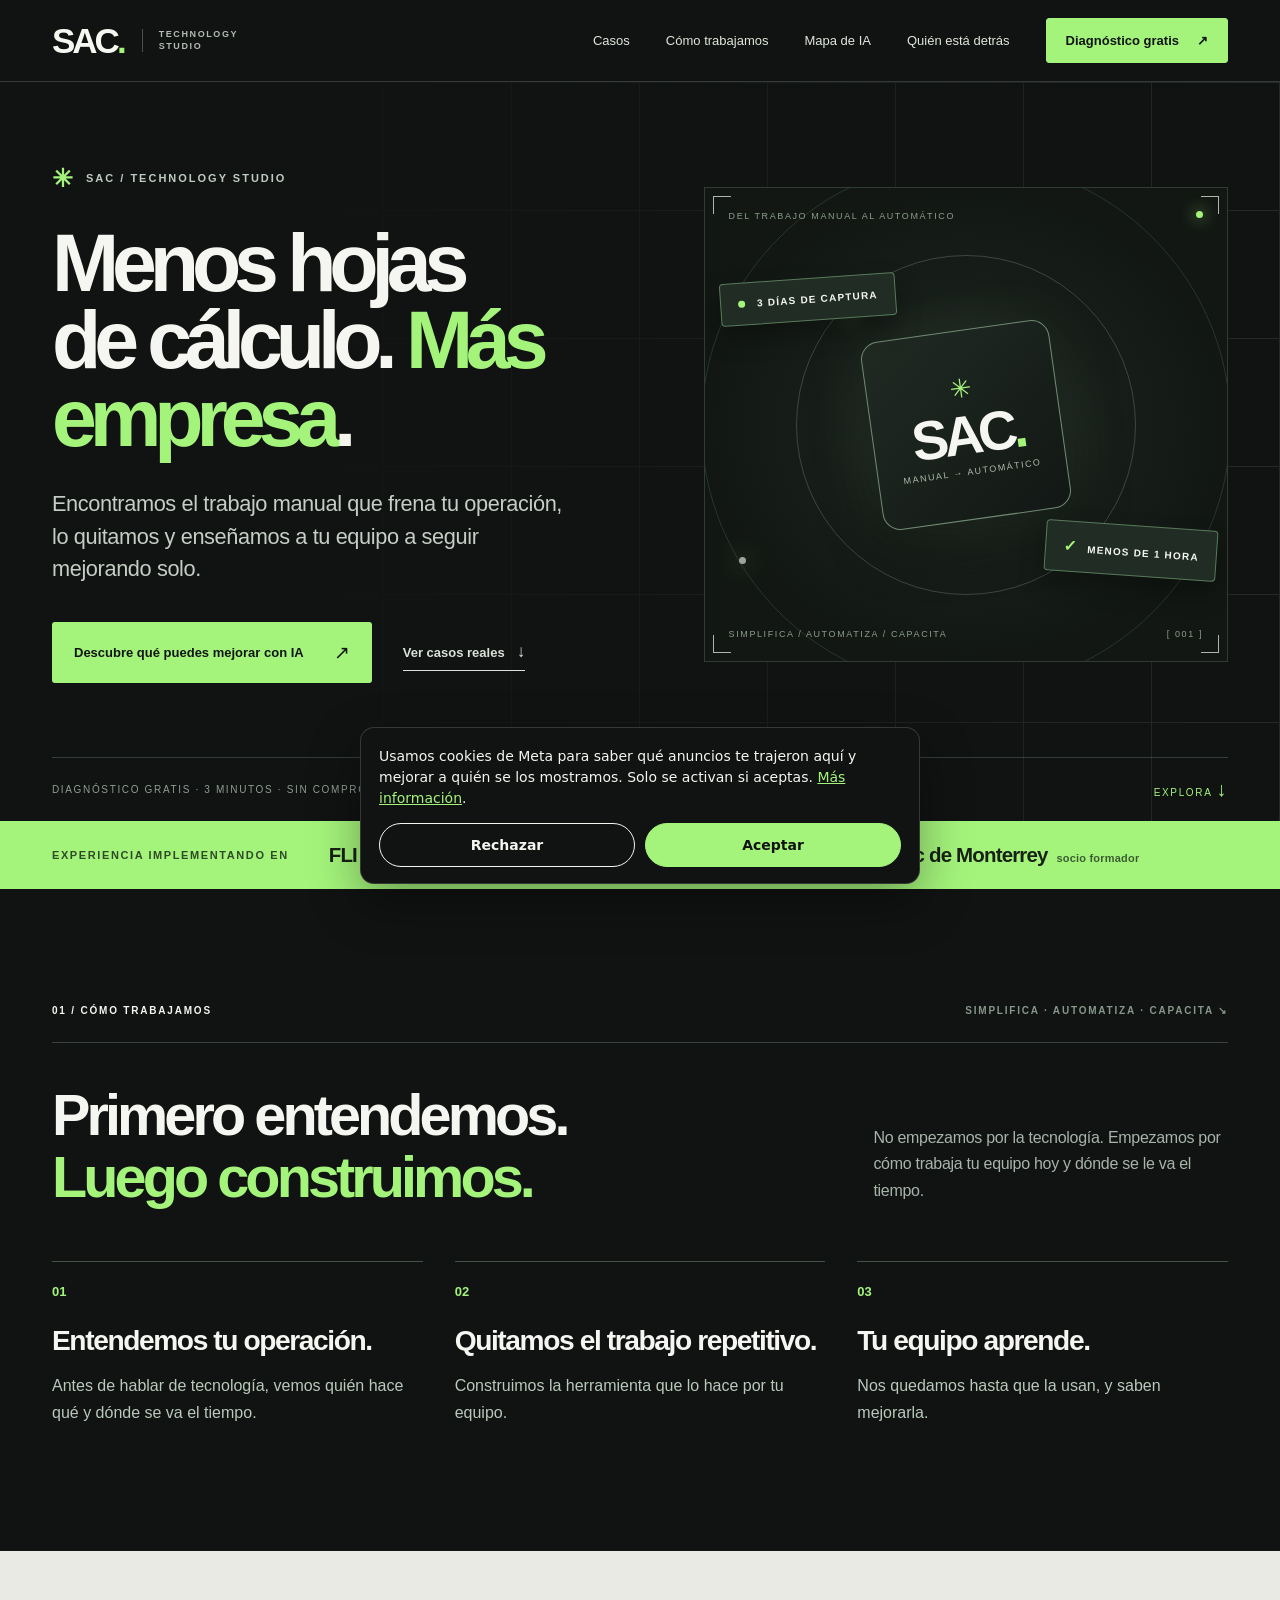
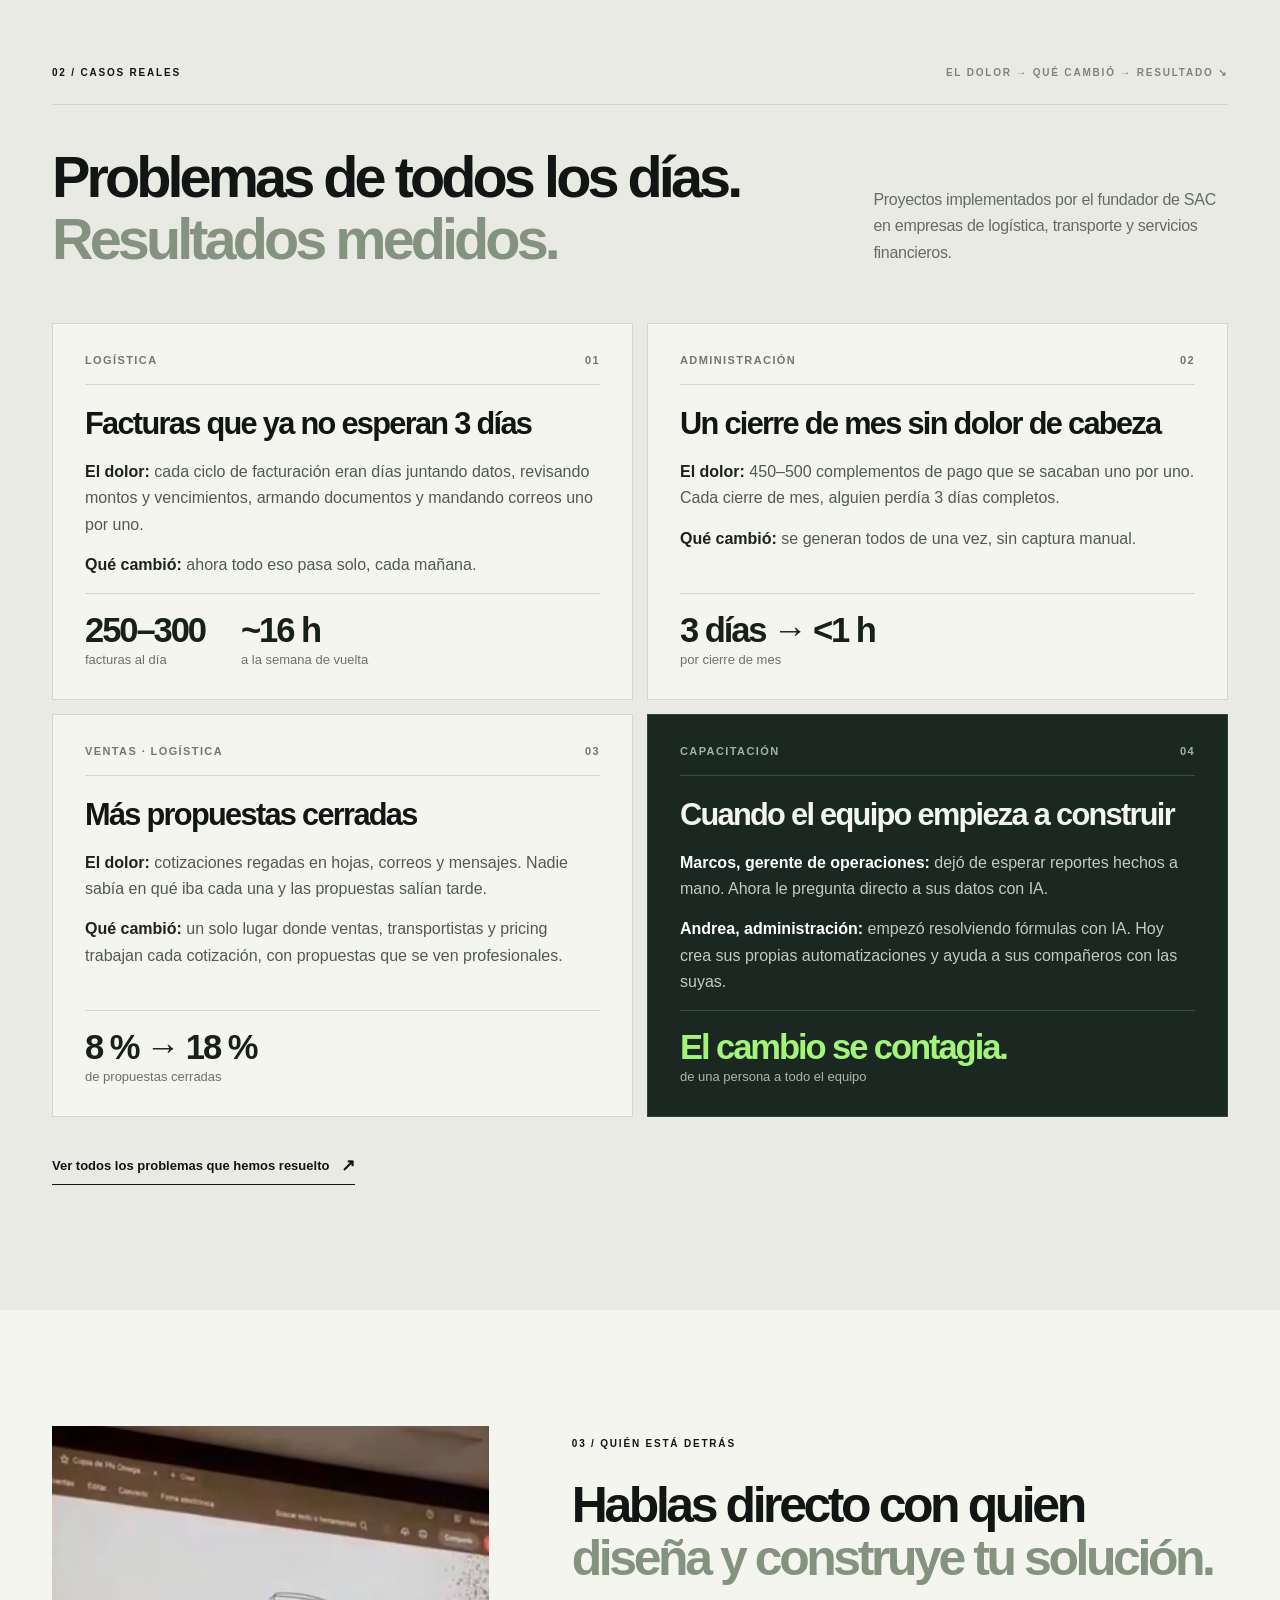
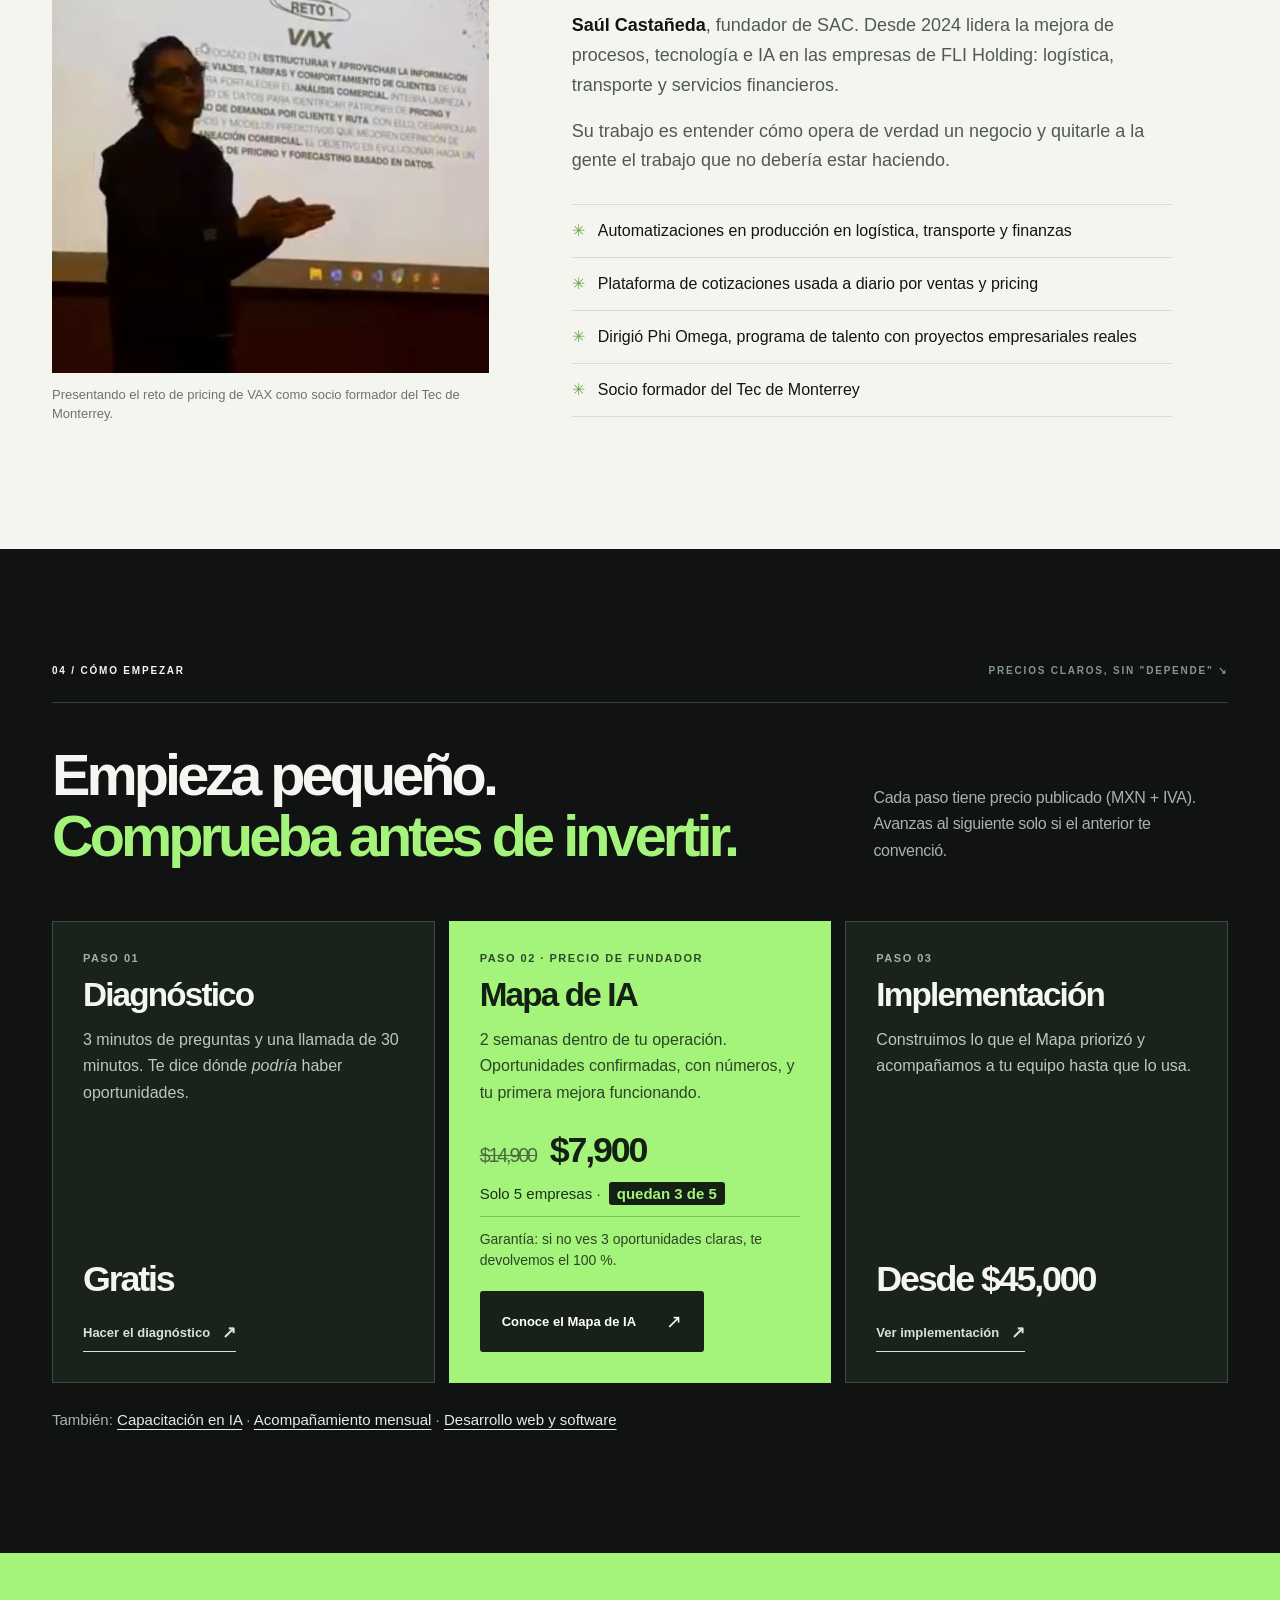
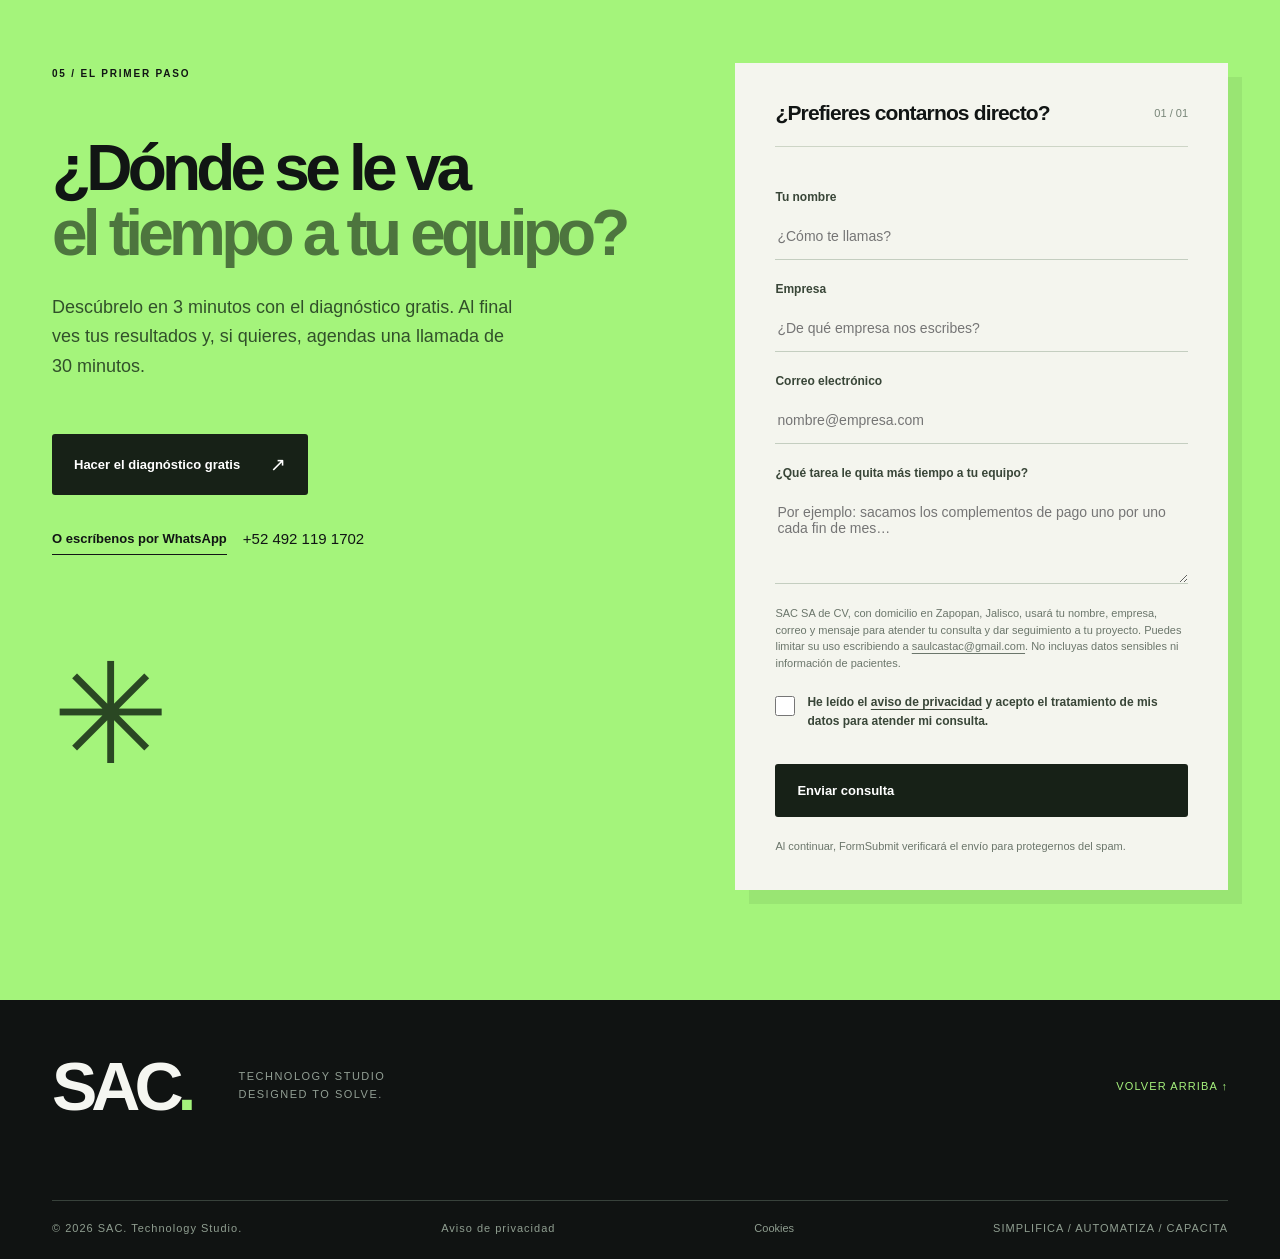
==== commit 971e41ae: "New narrative: pain-first home, Mapa de IA page and Trabajo page - Home: "Menos hojas de cálculo. Má" ====
--- a/index.html
+++ b/index.html
@@ -4,23 +4,24 @@
   <meta charset="utf-8" />
   <meta name="viewport" content="width=device-width, initial-scale=1" />
   <meta name="theme-color" content="#101312" />
-  <meta name="description" content="SAC es un Technology Studio. Diseñamos y construimos soluciones digitales, automatizaciones y software que resuelven problemas reales de negocio." />
-  <link rel="canonical" href="https://sac-technology-studio.vercel.app/" />
+  <meta name="description" content="Encontramos el trabajo manual que frena tu operación, lo quitamos y enseñamos a tu equipo a seguir mejorando solo. Diagnóstico de IA gratis en 3 minutos." />
+  <link rel="canonical" href="https://saacstudio.com/" />
   <meta property="og:type" content="website" />
-  <meta property="og:url" content="https://sac-technology-studio.vercel.app/" />
-  <meta property="og:image" content="https://sac-technology-studio.vercel.app/og-image.png" />
+  <meta property="og:url" content="https://saacstudio.com/" />
+  <meta property="og:image" content="https://saacstudio.com/og-image.png" />
   <meta property="og:image:type" content="image/png" />
   <meta property="og:image:width" content="1731" />
   <meta property="og:image:height" content="909" />
   <meta property="og:image:alt" content="SAC Technology Studio — Tecnología que resuelve." />
   <meta name="twitter:card" content="summary_large_image" />
-  <meta name="twitter:image" content="https://sac-technology-studio.vercel.app/og-image.png" />
+  <meta name="twitter:image" content="https://saacstudio.com/og-image.png" />
   <meta name="twitter:image:alt" content="SAC Technology Studio — Tecnología que resuelve." />
-  <meta property="og:title" content="SAC — Tecnología que resuelve" />
-  <meta property="og:description" content="Entendemos tu negocio. Diseñamos y construimos soluciones digitales para hacerlo funcionar mejor." />
-  <title>SAC® — Technology Studio</title>
+  <meta property="og:title" content="SAC — Menos hojas de cálculo. Más empresa." />
+  <meta property="og:description" content="Quitamos el trabajo manual que frena tu operación y enseñamos a tu equipo a seguir mejorando solo." />
+  <title>SAC® — Menos hojas de cálculo. Más empresa.</title>
   <link rel="icon" type="image/svg+xml" href="./favicon.svg" />
   <link rel="stylesheet" href="./styles.css" />
+  <script src="/tracking.js" defer></script>
   <script src="/analytics.js" defer></script>
   <script src="./main.js" defer></script>
 </head>
@@ -31,10 +32,11 @@
       <a class="brand" href="#inicio" aria-label="SAC, ir al inicio"><span>SAC<span class="brand-dot">.</span></span><span class="brand-sub">TECHNOLOGY<br>STUDIO</span></a>
       <button class="menu-toggle" type="button" aria-controls="nav-menu" aria-expanded="false" aria-label="Abrir menú"><span></span><span></span></button>
       <nav class="nav" id="nav-menu" aria-label="Principal">
-        <a href="#soluciones">Soluciones</a>
-        <a href="#proyectos">Proyectos</a>
+        <a href="#casos">Casos</a>
         <a href="#proceso">Cómo trabajamos</a>
-        <a class="nav-cta" href="#contacto" data-cta="header">Hablemos <span aria-hidden="true">↗</span></a>
+        <a href="/mapa-ia">Mapa de IA</a>
+        <a href="#fundador">Quién está detrás</a>
+        <a class="nav-cta" href="/diagnostico/" data-cta="header">Diagnóstico gratis <span aria-hidden="true">↗</span></a>
       </nav>
     </div>
   </header>
@@ -45,110 +47,154 @@
       <div class="container hero-layout">
         <div class="hero-copy">
           <div class="eyebrow"><span class="sparkle" aria-hidden="true">✳</span> SAC / TECHNOLOGY STUDIO</div>
-          <h1 id="hero-title">Tecnología<br>que <span class="accent">resuelve<span class="period">.</span></span></h1>
-          <p class="hero-intro">Entendemos cómo funciona tu negocio. Diseñamos y construimos soluciones digitales para hacerlo funcionar mejor.</p>
+          <h1 id="hero-title" class="hero-title-long">Menos hojas de cálculo. <span class="accent">Más empresa<span class="period">.</span></span></h1>
+          <p class="hero-intro">Encontramos el trabajo manual que frena tu operación, lo quitamos y enseñamos a tu equipo a seguir mejorando solo.</p>
           <div class="hero-actions">
-            <a class="button button-lime" href="#contacto" data-cta="hero">Cuéntanos tu proyecto <span aria-hidden="true">↗</span></a>
-            <a class="text-link light-link" href="#proyectos">Conoce nuestro trabajo <span aria-hidden="true">↗</span></a>
+            <a class="button button-lime" href="/diagnostico/" data-cta="hero">Descubre qué puedes mejorar con IA <span aria-hidden="true">↗</span></a>
+            <a class="text-link light-link" href="#casos">Ver casos reales <span aria-hidden="true">↓</span></a>
           </div>
         </div>
-        <div class="hero-visual" role="img" aria-label="Representación visual de procesos del negocio transformados en soluciones tecnológicas">
-          <div class="visual-header"><span>BUILDING WHAT MATTERS</span><span class="status-dot"></span></div>
+        <div class="hero-visual" role="img" aria-label="Representación visual de trabajo manual convertido en un proceso automático">
+          <div class="visual-header"><span>DEL TRABAJO MANUAL AL AUTOMÁTICO</span><span class="status-dot"></span></div>
           <div class="visual-orbit visual-orbit-one"></div>
           <div class="visual-orbit visual-orbit-two"></div>
-          <div class="floating-chip chip-top"><span class="chip-dot"></span> NEGOCIO / NECESIDAD</div>
-          <div class="visual-core"><span class="core-cross">✳</span><span class="core-text">SAC<span>.</span></span><small>IDEA → SOLUCIÓN</small></div>
-          <div class="floating-chip chip-bottom"><span class="checkmark">✓</span> SOLUCIÓN EN OPERACIÓN</div>
+          <div class="floating-chip chip-top"><span class="chip-dot"></span> 3 DÍAS DE CAPTURA</div>
+          <div class="visual-core"><span class="core-cross">✳</span><span class="core-text">SAC<span>.</span></span><small>MANUAL → AUTOMÁTICO</small></div>
+          <div class="floating-chip chip-bottom"><span class="checkmark">✓</span> MENOS DE 1 HORA</div>
           <div class="visual-corner corner-tl"></div><div class="visual-corner corner-tr"></div><div class="visual-corner corner-bl"></div><div class="visual-corner corner-br"></div>
-          <div class="visual-footer"><span>STRATEGY / DESIGN / TECHNOLOGY</span><span>[ 001 ]</span></div>
-        </div>
-      </div>
-      <div class="container hero-bottom"><span>CLARIDAD PARA DECIDIR. CAPACIDAD PARA CONSTRUIR.</span><a href="#soluciones">EXPLORA <span aria-hidden="true">↓</span></a></div>
-    </section>
-
-    <div class="ticker" aria-hidden="true"><div class="ticker-inner"><span>ESTRATEGIA</span><i>✳</i><span>DISEÑO</span><i>✳</i><span>DESARROLLO</span><i>✳</i><span>IMPLEMENTACIÓN</span><i>✳</i><span>ESTRATEGIA</span><i>✳</i><span>DISEÑO</span><i>✳</i></div></div>
-
-    <section class="section solutions" id="soluciones" aria-labelledby="solutions-title">
+          <div class="visual-footer"><span>SIMPLIFICA / AUTOMATIZA / CAPACITA</span><span>[ 001 ]</span></div>
+        </div>
+      </div>
+      <div class="container hero-bottom"><span>DIAGNÓSTICO GRATIS · 3 MINUTOS · SIN COMPROMISO</span><a href="#casos">EXPLORA <span aria-hidden="true">↓</span></a></div>
+    </section>
+
+    <div class="proof-strip" aria-label="Experiencia implementando en">
+      <div class="container proof-strip-inner">
+        <span class="proof-label">Experiencia implementando en</span>
+        <ul class="proof-names">
+          <li>FLI Holding</li><li>VAX Solutions</li><li>RTC Transportes</li><li>RGA</li><li>Tec de Monterrey <small>socio formador</small></li>
+        </ul>
+      </div>
+    </div>
+
+    <section class="section steps-home theme-dark" id="proceso" aria-labelledby="process-title">
       <div class="container">
-        <div class="section-top"><span class="section-label">01 / QUÉ HACEMOS</span><span class="tiny-index">DISEÑAMOS PARA RESOLVER ↘</span></div>
-        <div class="section-heading-grid"><h2 id="solutions-title">No se trata de usar más tecnología.<br><em>Se trata de usarla mejor.</em></h2><p>Identificamos dónde podemos generar valor y construimos la solución adecuada para cada reto: desde un sitio web hasta una plataforma que transforme la operación de tu empresa.</p></div>
-        <div class="services-grid">
-          <article class="service-card"><div class="service-top"><span class="service-num">01</span><span class="service-symbol" aria-hidden="true">✳</span></div><div class="service-illustration illustration-flow" aria-hidden="true"><span class="flow-box">A</span><span class="flow-path"></span><span class="flow-mid">✳</span><span class="flow-path"></span><span class="flow-box">B</span></div><div class="service-bottom"><h3>Automatización e IA</h3><p>Elimina tareas repetitivas y conecta procesos para que tu equipo dedique su tiempo a lo que importa.</p><a class="service-link" href="/servicios/automatizacion-ia">Conoce Automatización e IA</a></div></article>
-          <article class="service-card"><div class="service-top"><span class="service-num">02</span><span class="service-symbol" aria-hidden="true">✳</span></div><div class="service-illustration illustration-ai" aria-hidden="true"><span class="ai-ring ring-a"></span><span class="ai-ring ring-b"></span><span class="ai-center">✳</span><span class="ai-point p-a"></span><span class="ai-point p-b"></span><span class="ai-point p-c"></span></div><div class="service-bottom"><h3>Capacitación en IA</h3><p>Talleres prácticos para que tu equipo aproveche la IA en su trabajo cotidiano, con criterio y ejemplos propios.</p><a class="service-link" href="/servicios/capacitacion-ia">Conoce Capacitación en IA</a></div></article>
-          <article class="service-card"><div class="service-top"><span class="service-num">03</span><span class="service-symbol" aria-hidden="true">✳</span></div><div class="service-illustration illustration-software" aria-hidden="true"><span class="side-panel"></span><span class="main-panel"><i></i><i></i><i></i></span><span class="analytics-panel"><b></b><b></b><b></b></span></div><div class="service-bottom"><h3>Acompañamiento tecnológico</h3><p>Un equipo externo para identificar oportunidades, priorizar mejoras y acompañar su implementación.</p><a class="service-link" href="/servicios/acompanamiento-ia">Conoce Acompañamiento tecnológico</a></div></article>
-          <article class="service-card"><div class="service-top"><span class="service-num">04</span><span class="service-symbol" aria-hidden="true">✳</span></div><div class="service-illustration illustration-web" aria-hidden="true"><span class="browser-bar"><i></i><i></i><i></i></span><span class="browser-line big"></span><span class="browser-line short"></span><span class="browser-block"></span></div><div class="service-bottom"><h3>Desarrollo web y software</h3><p>Sitios, plataformas y herramientas a medida para resolver necesidades concretas de tu negocio.</p><a class="service-link" href="/servicios/desarrollo-web">Conoce Desarrollo web y software</a></div></article>
-        </div>
-        <p class="solutions-footnote">¿No sabes qué tipo de solución necesitas? <a href="#contacto">Cuéntanos qué está pasando en tu negocio <span aria-hidden="true">↗</span></a></p>
-      </div>
-    </section>
-
-    <section class="section projects" id="proyectos" aria-labelledby="projects-title">
+        <div class="section-top"><span class="section-label">01 / CÓMO TRABAJAMOS</span><span class="tiny-index">SIMPLIFICA · AUTOMATIZA · CAPACITA ↘</span></div>
+        <div class="section-heading-grid"><h2 id="process-title">Primero entendemos.<br><em>Luego construimos.</em></h2><p>No empezamos por la tecnología. Empezamos por cómo trabaja tu equipo hoy y dónde se le va el tiempo.</p></div>
+        <ol class="home-steps">
+          <li><span class="home-step-num">01</span><h3>Entendemos tu operación.</h3><p>Antes de hablar de tecnología, vemos quién hace qué y dónde se va el tiempo.</p></li>
+          <li><span class="home-step-num">02</span><h3>Quitamos el trabajo repetitivo.</h3><p>Construimos la herramienta que lo hace por tu equipo.</p></li>
+          <li><span class="home-step-num">03</span><h3>Tu equipo aprende.</h3><p>Nos quedamos hasta que la usan, y saben mejorarla.</p></li>
+        </ol>
+      </div>
+    </section>
+
+    <section class="section cases" id="casos" aria-labelledby="cases-title">
       <div class="container">
-        <div class="section-top"><span class="section-label">02 / NUESTRO TRABAJO</span><span class="tiny-index">PROYECTOS Y RESULTADOS ↘</span></div>
-        <div class="section-heading-grid projects-title-grid"><h2 id="projects-title">Ideas que se convierten en <em>herramientas útiles.</em></h2><p>Cada proyecto parte de una necesidad concreta. Tres casos que muestran cómo convertimos retos de negocio en soluciones digitales.</p></div>
-        <div class="project-list">
-          <article class="project project-secondary"><div class="project-art project-automation"><span class="auto-top-label">AUTOMATIZACIÓN / OPERACIONES</span><div class="auto-flow"><div class="auto-node"><span>01</span><strong>DATOS</strong><small>Documentos</small></div><span class="auto-arrow">→</span><div class="auto-node auto-node-accent"><span>02</span><strong>PROCESO</strong><small>Validación</small></div><span class="auto-arrow">→</span><div class="auto-node"><span>03</span><strong>SALIDA</strong><small>PDF + correo</small></div></div><span class="auto-bottom-label">PROCESOS CONECTADOS. MENOS TRABAJO MANUAL.</span></div><div class="project-copy"><div class="project-meta"><span>01 / AUTOMATIZACIÓN</span><span>VAX SOLUTIONS</span></div><h3>Automatización de facturación logística</h3><p>Automatizamos el procesamiento de facturas para Vax Solutions, una empresa de logística, centralizando la información y la generación de documentos y correos para reducir trabajo manual en su operación.</p><div class="metrics"><div><strong>250–300</strong><small>facturas / día</small></div><div><strong>~16 h</strong><small>ahorradas / semana</small></div></div></div></article>
-          <article class="project project-clinic">
-            <div class="project-art clinic-art" role="img" aria-label="Esquema de una plataforma que conecta agenda, triage, seguimiento y cobranza con un asistente de WhatsApp">
-              <span class="clinic-kicker">GESTIÓN CLÍNICA / INTELIGENCIA ARTIFICIAL</span>
-              <div class="clinic-dashboard" aria-hidden="true">
-                <div class="clinic-dashboard-heading"><span>Operación conectada</span><span class="clinic-cross">+</span></div>
-                <div class="clinic-modules"><span>Agenda</span><span>Triage</span><span>Seguimiento</span><span>Cobranza</span></div>
-                <div class="clinic-assistant"><span>ASISTENTE CON IA</span><strong>WhatsApp</strong><p>Citas y seguimiento en una misma conversación.</p></div>
-              </div>
-              <span class="clinic-caption">UNA PLATAFORMA. TODA LA OPERACIÓN.</span>
-            </div>
-            <div class="project-copy">
-              <div class="project-meta"><span>02 / SOFTWARE + IA</span><span>PROYECTO REAL</span></div>
-              <h3>Un consultorio conectado</h3>
-              <p>Desarrollamos un sistema de reservas con inteligencia artificial para un consultorio especializado en cirugía de columna. Centralizamos su operación en una sola plataforma: agenda, triage del paciente, seguimiento y cobranza.</p>
-              <p class="clinic-detail">Integramos un chatbot de WhatsApp para gestionar citas y dar seguimiento a los pacientes, conectado con la operación del consultorio.</p>
-              <ul class="clinic-capabilities" aria-label="Funciones de la plataforma"><li>Reservas con IA</li><li>Triage y seguimiento</li><li>Gestión de cobranza</li><li>Chatbot de WhatsApp</li></ul>
-            </div>
-          </article>
-          <article class="project project-featured"><div class="project-art project-rtc"><div class="project-art-label">SITIO WEB CORPORATIVO</div><div class="project-window"><div class="project-window-top"><span>RTC <span class="project-logo-sub">TRANSPORTES</span></span><span class="dots">•••</span></div><div class="project-window-body"><span class="mini-eyebrow">LOGÍSTICA & TRANSPORTE</span><strong>Una presencia digital<br>que comunica confianza.</strong><span class="mock-button">CONOCER MÁS ↗</span></div></div><span class="art-bottom-label">WEB / DESIGN / DEVELOPMENT</span></div><div class="project-copy"><div class="project-meta"><span>03 / DESARROLLO WEB</span><span>PROYECTO REAL</span></div><h3>RTC Transportes</h3><p>Una experiencia digital para presentar los servicios y fortalecer la presencia en línea de una empresa del sector transporte.</p><a class="text-link" href="https://www.rtctransporte.com/" target="_blank" rel="noopener noreferrer">Visitar sitio web <span aria-hidden="true">↗</span></a></div></article>
-        </div>
-      </div>
-    </section>
-
-    <section class="section process theme-dark" id="proceso" aria-labelledby="process-title">
+        <div class="section-top"><span class="section-label">02 / CASOS REALES</span><span class="tiny-index">EL DOLOR → QUÉ CAMBIÓ → RESULTADO ↘</span></div>
+        <div class="section-heading-grid"><h2 id="cases-title">Problemas de todos los días.<br><em>Resultados medidos.</em></h2><p>Proyectos implementados por el fundador de SAC en empresas de logística, transporte y servicios financieros.</p></div>
+        <div class="case-grid">
+          <article class="case-card">
+            <div class="case-meta"><span>LOGÍSTICA</span><span>01</span></div>
+            <h3>Facturas que ya no esperan 3 días</h3>
+            <p class="case-pain"><strong>El dolor:</strong> cada ciclo de facturación eran días juntando datos, revisando montos y vencimientos, armando documentos y mandando correos uno por uno.</p>
+            <p class="case-change"><strong>Qué cambió:</strong> ahora todo eso pasa solo, cada mañana.</p>
+            <div class="case-result"><div><strong>250–300</strong><small>facturas al día</small></div><div><strong>~16 h</strong><small>a la semana de vuelta</small></div></div>
+          </article>
+          <article class="case-card">
+            <div class="case-meta"><span>ADMINISTRACIÓN</span><span>02</span></div>
+            <h3>Un cierre de mes sin dolor de cabeza</h3>
+            <p class="case-pain"><strong>El dolor:</strong> 450–500 complementos de pago que se sacaban uno por uno. Cada cierre de mes, alguien perdía 3 días completos.</p>
+            <p class="case-change"><strong>Qué cambió:</strong> se generan todos de una vez, sin captura manual.</p>
+            <div class="case-result"><div><strong>3 días → &lt;1 h</strong><small>por cierre de mes</small></div></div>
+          </article>
+          <article class="case-card">
+            <div class="case-meta"><span>VENTAS · LOGÍSTICA</span><span>03</span></div>
+            <h3>Más propuestas cerradas</h3>
+            <p class="case-pain"><strong>El dolor:</strong> cotizaciones regadas en hojas, correos y mensajes. Nadie sabía en qué iba cada una y las propuestas salían tarde.</p>
+            <p class="case-change"><strong>Qué cambió:</strong> un solo lugar donde ventas, transportistas y pricing trabajan cada cotización, con propuestas que se ven profesionales.</p>
+            <div class="case-result"><div><strong>8 % → 18 %</strong><small>de propuestas cerradas</small></div></div>
+          </article>
+          <article class="case-card case-card-dark">
+            <div class="case-meta"><span>CAPACITACIÓN</span><span>04</span></div>
+            <h3>Cuando el equipo empieza a construir</h3>
+            <p><strong>Marcos, gerente de operaciones:</strong> dejó de esperar reportes hechos a mano. Ahora le pregunta directo a sus datos con IA.</p>
+            <p><strong>Andrea, administración:</strong> empezó resolviendo fórmulas con IA. Hoy crea sus propias automatizaciones y ayuda a sus compañeros con las suyas.</p>
+            <div class="case-result"><div><strong>El cambio se contagia.</strong><small>de una persona a todo el equipo</small></div></div>
+          </article>
+        </div>
+        <p class="cases-more"><a class="text-link" href="/trabajo">Ver todos los problemas que hemos resuelto <span aria-hidden="true">↗</span></a></p>
+      </div>
+    </section>
+
+    <section class="section founder" id="fundador" aria-labelledby="founder-title">
+      <div class="container founder-grid">
+        <figure class="founder-photo">
+          <img src="/img/saul-presentando.jpg" width="800" height="1000" alt="Saúl Castañeda presentando un reto de pricing y pronóstico de demanda de VAX Solutions" loading="lazy" />
+          <figcaption>Presentando el reto de pricing de VAX como socio formador del Tec de Monterrey.</figcaption>
+        </figure>
+        <div class="founder-copy">
+          <span class="section-label">03 / QUIÉN ESTÁ DETRÁS</span>
+          <h2 id="founder-title">Hablas directo con quien <em>diseña y construye tu solución.</em></h2>
+          <p><strong>Saúl Castañeda</strong>, fundador de SAC. Desde 2024 lidera la mejora de procesos, tecnología e IA en las empresas de FLI Holding: logística, transporte y servicios financieros.</p>
+          <p>Su trabajo es entender cómo opera de verdad un negocio y quitarle a la gente el trabajo que no debería estar haciendo.</p>
+          <ul class="founder-facts">
+            <li>Automatizaciones en producción en logística, transporte y finanzas</li>
+            <li>Plataforma de cotizaciones usada a diario por ventas y pricing</li>
+            <li>Dirigió Phi Omega, programa de talento con proyectos empresariales reales</li>
+            <li>Socio formador del Tec de Monterrey</li>
+          </ul>
+        </div>
+      </div>
+    </section>
+
+    <section class="section offer theme-dark" id="empezar" aria-labelledby="offer-title">
       <div class="container">
-        <div class="section-top"><span class="section-label">03 / CÓMO TRABAJAMOS</span><span class="tiny-index">DE LA NECESIDAD A LA IMPLEMENTACIÓN ↘</span></div>
-        <div class="section-heading-grid"><h2 id="process-title">Un proceso claro,<br><em>de principio a fin.</em></h2><p>Cada proyecto es diferente, pero nuestra forma de trabajar sigue cuatro etapas. Desde entender cómo opera tu negocio hasta implementar una solución que tu equipo pueda utilizar.</p></div>
-        <div class="process-layout">
-          <div class="process-nav" role="tablist" aria-label="Etapas de nuestro proceso">
-            <button type="button" role="tab" class="process-tab active" id="tab-0" aria-selected="true" aria-controls="panel-0" data-step="0"><span>01</span><strong>Descubrimiento</strong><span class="tab-arrow" aria-hidden="true">↗</span></button>
-            <button type="button" role="tab" class="process-tab" id="tab-1" aria-selected="false" aria-controls="panel-1" data-step="1" tabindex="-1"><span>02</span><strong>Estrategia y propuesta</strong><span class="tab-arrow" aria-hidden="true">↗</span></button>
-            <button type="button" role="tab" class="process-tab" id="tab-2" aria-selected="false" aria-controls="panel-2" data-step="2" tabindex="-1"><span>03</span><strong>Diseño y desarrollo</strong><span class="tab-arrow" aria-hidden="true">↗</span></button>
-            <button type="button" role="tab" class="process-tab" id="tab-3" aria-selected="false" aria-controls="panel-3" data-step="3" tabindex="-1"><span>04</span><strong>Implementación</strong><span class="tab-arrow" aria-hidden="true">↗</span></button>
-          </div>
-          <div class="process-content" aria-live="polite">
-            <div class="process-panel" id="panel-0" role="tabpanel" aria-labelledby="tab-0"><div class="panel-top"><span>ETAPA 01 / 04</span><span class="panel-icon" aria-hidden="true">◎</span></div><h3>Primero, entendemos tu operación.</h3><p>Conocemos cómo trabaja tu equipo, qué herramientas utiliza y cuáles son los problemas u oportunidades que conviene atender. Antes de proponer una solución, definimos qué queremos mejorar y por qué importa.</p><div class="panel-outcome"><small>AL FINAL DE ESTA ETAPA</small><strong>Problema, objetivo y prioridades definidos.</strong></div></div>
-            <div class="process-panel" id="panel-1" role="tabpanel" aria-labelledby="tab-1" hidden><div class="panel-top"><span>ETAPA 02 / 04</span><span class="panel-icon" aria-hidden="true">◇</span></div><h3>Definimos qué construir y cómo.</h3><p>Evaluamos las alternativas y diseñamos una solución acorde con tu operación. Te presentamos cómo funcionará, qué incluye, cuánto costará y los tiempos estimados.</p><div class="panel-outcome"><small>AL FINAL DE ESTA ETAPA</small><strong>Propuesta con alcance, entregables, inversión y calendario.</strong></div></div>
-            <div class="process-panel" id="panel-2" role="tabpanel" aria-labelledby="tab-2" hidden><div class="panel-top"><span>ETAPA 03 / 04</span><span class="panel-icon" aria-hidden="true">⌘</span></div><h3>Construimos y validamos contigo.</h3><p>Diseñamos, desarrollamos e integramos las herramientas necesarias. Compartimos avances para revisar funcionalidades, recibir comentarios y ajustar lo necesario durante el proyecto.</p><div class="panel-outcome"><small>AL FINAL DE ESTA ETAPA</small><strong>Solución funcional, probada y revisada contigo.</strong></div></div>
-            <div class="process-panel" id="panel-3" role="tabpanel" aria-labelledby="tab-3" hidden><div class="panel-top"><span>ETAPA 04 / 04</span><span class="panel-icon" aria-hidden="true">↗</span></div><h3>Llevamos la solución a tu operación.</h3><p>Realizamos las pruebas finales, ponemos la solución en funcionamiento y mostramos a tu equipo cómo utilizarla. También dejamos claro el soporte y las mejoras contempladas después del lanzamiento.</p><div class="panel-outcome"><small>AL FINAL DE ESTA ETAPA</small><strong>Solución implementada y esquema de soporte acordado.</strong></div></div>
-            <div class="process-progress" aria-hidden="true"><span class="progress-bar"></span></div>
-          </div>
-        </div>
-      </div>
-    </section>
-
-    <section class="section philosophy" id="estudio" aria-labelledby="philosophy-title"><div class="container philosophy-grid"><div><span class="section-label">04 / NUESTRA FORMA DE PENSAR</span><h2 id="philosophy-title">La tecnología es el medio.<br><em>Tu negocio es el punto de partida.</em></h2></div><div class="philosophy-right"><p>Nos interesa entender qué está frenando a tu empresa y construir algo que realmente cambie la forma en que trabaja. A veces será una automatización sencilla. Otras, una plataforma completa.</p><p>No proponemos herramientas por tendencia. Elegimos la solución por su utilidad.</p><span class="philosophy-signature">SAC<span>.</span> <small>STRATEGY · DESIGN · TECHNOLOGY</small></span></div></div></section>
+        <div class="section-top"><span class="section-label">04 / CÓMO EMPEZAR</span><span class="tiny-index">PRECIOS CLAROS, SIN "DEPENDE" ↘</span></div>
+        <div class="section-heading-grid"><h2 id="offer-title">Empieza pequeño.<br><em>Comprueba antes de invertir.</em></h2><p>Cada paso tiene precio publicado (MXN + IVA). Avanzas al siguiente solo si el anterior te convenció.</p></div>
+        <div class="offer-grid">
+          <article class="offer-card">
+            <span class="offer-step">PASO 01</span>
+            <h3>Diagnóstico</h3>
+            <p>3 minutos de preguntas y una llamada de 30 minutos. Te dice dónde <em>podría</em> haber oportunidades.</p>
+            <strong class="offer-price">Gratis</strong>
+            <a class="text-link light-link" href="/diagnostico/" data-cta="offer-diagnostico">Hacer el diagnóstico <span aria-hidden="true">↗</span></a>
+          </article>
+          <article class="offer-card offer-card-featured">
+            <span class="offer-step">PASO 02 · PRECIO DE FUNDADOR</span>
+            <h3>Mapa de IA</h3>
+            <p>2 semanas dentro de tu operación. Oportunidades confirmadas, con números, y tu primera mejora funcionando.</p>
+            <strong class="offer-price"><s>$14,900</s> $7,900</strong>
+            <span class="offer-seats">Solo 5 empresas · <b>quedan 3 de 5</b></span>
+            <span class="offer-guarantee">Garantía: si no ves 3 oportunidades claras, te devolvemos el 100 %.</span>
+            <a class="button button-dark" href="/mapa-ia" data-cta="offer-mapa">Conoce el Mapa de IA <span aria-hidden="true">↗</span></a>
+          </article>
+          <article class="offer-card">
+            <span class="offer-step">PASO 03</span>
+            <h3>Implementación</h3>
+            <p>Construimos lo que el Mapa priorizó y acompañamos a tu equipo hasta que lo usa.</p>
+            <strong class="offer-price">Desde $45,000</strong>
+            <a class="text-link light-link" href="/servicios/automatizacion-ia">Ver implementación <span aria-hidden="true">↗</span></a>
+          </article>
+        </div>
+        <p class="offer-more">También: <a href="/servicios/capacitacion-ia">Capacitación en IA</a> · <a href="/servicios/acompanamiento-ia">Acompañamiento mensual</a> · <a href="/servicios/desarrollo-web">Desarrollo web y software</a></p>
+      </div>
+    </section>
 
     <section class="contact-section" id="contacto" aria-labelledby="contact-title">
-      <div class="container contact-grid"><div class="contact-copy"><span class="section-label">05 / HABLEMOS</span><h2 id="contact-title">¿Qué necesita<br><em>resolver tu negocio?</em></h2><p>Cuéntanos qué tienes en mente. Podemos comenzar con un problema, una idea o un proceso que quieras mejorar.</p><div class="contact-whatsapp"><a class="button button-dark" href="https://wa.me/524921191702" target="_blank" rel="noopener noreferrer" aria-label="Escríbenos por WhatsApp al +52 492 119 1702">Escríbenos por WhatsApp <span aria-hidden="true">↗</span></a><span class="contact-whatsapp-number">+52 492 119 1702</span></div><span class="contact-mark" aria-hidden="true">✳</span></div><div class="contact-form-wrap"><div class="contact-form-top"><strong>Iniciemos una conversación.</strong><span>01 / 01</span></div><form id="contact-form" action="https://formsubmit.co/saulcastac@gmail.com" method="POST" data-service="inicio">
+      <div class="container contact-grid"><div class="contact-copy"><span class="section-label">05 / EL PRIMER PASO</span><h2 id="contact-title">¿Dónde se le va<br><em>el tiempo a tu equipo?</em></h2><p>Descúbrelo en 3 minutos con el diagnóstico gratis. Al final ves tus resultados y, si quieres, agendas una llamada de 30 minutos.</p><div class="contact-whatsapp"><a class="button button-dark" href="/diagnostico/" data-cta="closing">Hacer el diagnóstico gratis <span aria-hidden="true">↗</span></a></div><div class="contact-whatsapp"><a class="text-link" href="https://wa.me/524921191702" target="_blank" rel="noopener noreferrer" aria-label="Escríbenos por WhatsApp al +52 492 119 1702">O escríbenos por WhatsApp</a><span class="contact-whatsapp-number">+52 492 119 1702</span></div><span class="contact-mark" aria-hidden="true">✳</span></div><div class="contact-form-wrap"><div class="contact-form-top"><strong>¿Prefieres contarnos directo?</strong><span>01 / 01</span></div><form id="contact-form" action="https://formsubmit.co/saulcastac@gmail.com" method="POST" data-service="inicio">
 <input type="hidden" name="_subject" value="Nueva consulta — SAC Technology Studio">
 <input type="hidden" name="_template" value="table">
 <input type="hidden" name="servicio_origen" value="inicio">
 <input type="hidden" name="landing_origen" value="/">
 <input type="hidden" name="utm_source" value=""><input type="hidden" name="utm_medium" value=""><input type="hidden" name="utm_campaign" value=""><input type="hidden" name="utm_content" value=""><input type="hidden" name="utm_term" value="">
-<input type="hidden" name="_next" value="https://sac-technology-studio.vercel.app/gracias.html">
+<input type="hidden" name="_next" value="https://saacstudio.com/gracias.html">
 <input type="text" name="_honey" class="form-honey" tabindex="-1" autocomplete="off" aria-hidden="true">
-<label for="contact-name">Tu nombre</label><input id="contact-name" name="nombre" autocomplete="name" placeholder="¿Cómo te llamas?" required maxlength="100" /><label for="contact-company">Empresa</label><input id="contact-company" name="empresa" autocomplete="organization" placeholder="¿De qué empresa nos escribes?" maxlength="120" /><label for="contact-email">Correo electrónico</label><input id="contact-email" name="email" autocomplete="email" type="email" placeholder="nombre@empresa.com" required maxlength="180" /><label for="contact-message">¿Qué te gustaría resolver?</label><textarea id="contact-message" name="mensaje" placeholder="Cuéntanos brevemente sobre tu idea o necesidad..." required maxlength="2500" rows="4"></textarea><p class="form-note">SAC SA de CV, con domicilio en Zapopan, Jalisco, usará tu nombre, empresa, correo y mensaje para atender tu consulta y dar seguimiento a tu proyecto. Puedes limitar su uso escribiendo a <a href="mailto:saulcastac@gmail.com">saulcastac@gmail.com</a>. No incluyas datos sensibles ni información de pacientes.</p>
+<label for="contact-name">Tu nombre</label><input id="contact-name" name="nombre" autocomplete="name" placeholder="¿Cómo te llamas?" required maxlength="100" /><label for="contact-company">Empresa</label><input id="contact-company" name="empresa" autocomplete="organization" placeholder="¿De qué empresa nos escribes?" maxlength="120" /><label for="contact-email">Correo electrónico</label><input id="contact-email" name="email" autocomplete="email" type="email" placeholder="nombre@empresa.com" required maxlength="180" /><label for="contact-message">¿Qué tarea le quita más tiempo a tu equipo?</label><textarea id="contact-message" name="mensaje" placeholder="Por ejemplo: sacamos los complementos de pago uno por uno cada fin de mes…" required maxlength="2500" rows="4"></textarea><p class="form-note">SAC SA de CV, con domicilio en Zapopan, Jalisco, usará tu nombre, empresa, correo y mensaje para atender tu consulta y dar seguimiento a tu proyecto. Puedes limitar su uso escribiendo a <a href="mailto:saulcastac@gmail.com">saulcastac@gmail.com</a>. No incluyas datos sensibles ni información de pacientes.</p>
 <label class="privacy-consent"><input type="checkbox" name="consentimiento" value="Acepto el aviso de privacidad y el tratamiento para atender mi consulta" required><span>He leído el <a href="./privacidad.html" target="_blank" rel="noopener">aviso de privacidad</a> y acepto el tratamiento de mis datos para atender mi consulta.</span></label>
 <button class="button button-dark" type="submit">Enviar consulta</button><p class="form-note" id="form-status" role="status">Al continuar, FormSubmit verificará el envío para protegernos del spam.</p></form></div></div>
     </section>
   </main>
-  <footer class="footer theme-dark"><div class="container footer-top"><a href="#inicio" class="footer-brand">SAC<span>.</span></a><span>TECHNOLOGY STUDIO<br>DESIGNED TO SOLVE.</span><a href="#inicio" class="back-top">VOLVER ARRIBA ↑</a></div><div class="container footer-bottom"><span>© <span id="year"></span> SAC. Technology Studio.</span><a href="./privacidad.html">Aviso de privacidad</a><span>ESTRATEGIA / DISEÑO / TECNOLOGÍA</span></div></footer>
+  <footer class="footer theme-dark"><div class="container footer-top"><a href="#inicio" class="footer-brand">SAC<span>.</span></a><span>TECHNOLOGY STUDIO<br>DESIGNED TO SOLVE.</span><a href="#inicio" class="back-top">VOLVER ARRIBA ↑</a></div><div class="container footer-bottom"><span>© <span id="year"></span> SAC. Technology Studio.</span><a href="./privacidad.html">Aviso de privacidad</a><button type="button" data-cookie-settings hidden>Cookies</button><span>SIMPLIFICA / AUTOMATIZA / CAPACITA</span></div></footer>
 </body>
 </html>
--- a/styles.css
+++ b/styles.css
@@ -144,6 +144,11 @@
 .service-faq summary { cursor: pointer; padding: 25px 24px 25px 0; font-size: 18px; line-height: 1.5; font-weight: 600; }
 .service-faq summary::marker { color: #365c2e; }
 .service-faq details p { font-size: 16px; line-height: 1.75; padding-bottom: 26px; color: #596359; }
+.service-faq .faq-prices { list-style: none; margin: -10px 0 22px; padding: 0; display: grid; gap: 12px; }
+.service-faq .faq-prices li { font-size: 16px; line-height: 1.65; color: #596359; padding-left: 22px; position: relative; }
+.service-faq .faq-prices li::before { content: ""; position: absolute; left: 0; top: .62em; width: 9px; height: 9px; border-radius: 50%; background: #a4f47b; border: 2px solid #101312; }
+.service-faq .faq-prices strong { color: #101312; }
+.service-faq details p a { color: #101312; font-weight: 600; }
 summary:focus-visible { outline: 3px solid #6bd034; outline-offset: 4px; }
 .service-page .contact-copy h2 { font-size: clamp(38px, 4vw, 62px); letter-spacing: -.055em; }
 .service-page .contact-copy .contact-reassurance { font-size: 16px; margin-top: 22px; }
@@ -195,3 +200,123 @@
 }
 .service-page .contact-whatsapp .text-link { color: #172117; border-bottom: 0; }
 .service-page .contact-whatsapp .text-link:hover { color: #31502a; }
+
+/* v2 narrative (2026-11): longer hero, proof strip, 3 steps, case cards, founder, offer ladder, work + Mapa pages. */
+.hero h1.hero-title-long { white-space: normal; font-size: clamp(56px, 6.3vw, 108px); line-height: .96; max-width: 11ch; }
+.proof-strip { background: var(--accent); color: #172116; }
+.proof-strip-inner { display: flex; align-items: center; gap: 18px 40px; flex-wrap: wrap; padding: 22px 0; }
+.proof-label { font-size: 11px; letter-spacing: 1.6px; font-weight: 800; text-transform: uppercase; color: #2f4a27; }
+.proof-names { list-style: none; margin: 0; padding: 0; display: flex; flex-wrap: wrap; gap: 10px 34px; }
+.proof-names li { font-size: clamp(17px, 1.6vw, 22px); font-weight: 750; letter-spacing: -.04em; }
+.proof-names small { font-size: 11px; font-weight: 600; letter-spacing: .2px; color: #3c5d32; margin-left: 4px; }
+.steps-home .section-top { border-color: #38423b; }
+.steps-home .tiny-index { color: #87978a; }
+.steps-home h2 em { color: var(--accent); }
+.steps-home .section-heading-grid p { color: #a8b4aa; }
+.home-steps { list-style: none; margin: 0; padding: 0; display: grid; grid-template-columns: repeat(3, minmax(0, 1fr)); gap: 32px; }
+.home-steps li { border-top: 1px solid #425545; padding-top: 22px; }
+.home-step-num { display: block; font-size: 13px; color: var(--accent); margin-bottom: 26px; font-weight: 700; }
+.home-steps h3 { font-size: clamp(24px, 2.2vw, 32px); letter-spacing: -.05em; line-height: 1.15; margin-bottom: 14px; }
+.home-steps p { font-size: 16px; line-height: 1.7; color: #b9c9bc; max-width: 360px; }
+.cases { background: #e8eae3; }
+.cases .section-top { border-color: #cfd3ca; }
+.case-grid { display: grid; grid-template-columns: repeat(2, minmax(0, 1fr)); gap: 14px; }
+.case-card { background: #f5f5ef; border: 1px solid #d3d8ce; padding: 30px 32px 32px; display: flex; flex-direction: column; gap: 14px; min-width: 0; }
+.case-meta { display: flex; justify-content: space-between; gap: 12px; font-size: 11px; letter-spacing: 1.4px; font-weight: 750; color: #6f786f; padding-bottom: 18px; border-bottom: 1px solid #d3d8ce; }
+.case-card h3 { font-size: clamp(26px, 2.4vw, 36px); line-height: 1.1; letter-spacing: -.055em; margin: 8px 0 4px; }
+.case-card p { font-size: 16px; line-height: 1.65; color: #4f5a50; }
+.case-card p strong { color: #1b231c; }
+.case-result { margin-top: auto; padding-top: 18px; border-top: 1px solid #d3d8ce; display: flex; flex-wrap: wrap; gap: 14px 36px; }
+.case-result div { display: flex; flex-direction: column; gap: 4px; }
+.case-result strong { font-size: clamp(28px, 2.7vw, 40px); letter-spacing: -.06em; line-height: 1.05; color: #172117; }
+.case-result small { font-size: 13px; color: #687468; }
+.case-card-dark { background: #1b2822; border-color: #33453a; color: #f2f6ef; }
+.case-card-dark .case-meta { color: #9fb39f; border-color: #3b4d40; }
+.case-card-dark p { color: #c0ccc0; }
+.case-card-dark p strong { color: #fff; }
+.case-card-dark .case-result { border-color: #3b4d40; }
+.case-card-dark .case-result strong { color: var(--accent); }
+.case-card-dark .case-result small { color: #a9b8aa; }
+.cases-more { margin-top: 30px; }
+.founder { background: var(--paper); }
+.founder-grid { display: grid; grid-template-columns: minmax(0, .8fr) minmax(0, 1.2fr); gap: 7%; align-items: center; }
+.founder-photo { margin: 0; }
+.founder-photo img { display: block; width: 100%; height: auto; aspect-ratio: 4 / 5; object-fit: cover; background: #1b2822; }
+.founder-photo figcaption { font-size: 13px; line-height: 1.5; color: #6b756b; margin-top: 12px; }
+.founder-copy h2 { margin: 28px 0 26px; font-size: clamp(38px, 3.9vw, 62px); }
+.founder-copy > p { font-size: 18px; line-height: 1.65; color: #4f5a50; margin-bottom: 16px; max-width: 600px; }
+.founder-copy > p strong { color: #111514; }
+.founder-facts { list-style: none; padding: 0; margin: 28px 0 0; display: grid; max-width: 600px; }
+.founder-facts li { font-size: 16px; line-height: 1.5; padding: 14px 0 14px 26px; border-top: 1px solid var(--border); position: relative; }
+.founder-facts li:last-child { border-bottom: 1px solid var(--border); }
+.founder-facts li::before { content: "\2733"; position: absolute; left: 0; color: #6aa64b; }
+.offer .section-top { border-color: #38423b; }
+.offer .tiny-index { color: #87978a; }
+.offer h2 em { color: var(--accent); }
+.offer .section-heading-grid p { color: #a8b4aa; }
+.offer-grid { display: grid; grid-template-columns: repeat(3, minmax(0, 1fr)); gap: 14px; align-items: stretch; }
+.offer-card { border: 1px solid #3c4d3d; background: #19231c; padding: 30px; display: flex; flex-direction: column; gap: 14px; min-width: 0; }
+.offer-step { font-size: 11px; letter-spacing: 1.5px; font-weight: 800; color: #9fb39f; }
+.offer-card h3 { font-size: clamp(28px, 2.6vw, 40px); letter-spacing: -.055em; line-height: 1.05; }
+.offer-card p { font-size: 16px; line-height: 1.65; color: #b9c9bc; }
+.offer-price { font-size: clamp(30px, 2.8vw, 44px); letter-spacing: -.06em; margin-top: auto; padding-top: 10px; }
+.offer-price s { font-size: .55em; color: #7f8f80; font-weight: 500; margin-right: 6px; }
+.offer-card .text-link, .offer-card .button { align-self: flex-start; }
+.offer-card-featured { background: var(--accent); border-color: var(--accent); color: #142014; }
+.offer-card-featured .offer-step { color: #2f4a27; }
+.offer-card-featured p { color: #2c4426; }
+.offer-card-featured .offer-price s { color: #4d6a43; }
+.offer-seats { font-size: 15px; color: #1d2d1b; }
+.offer-seats b { background: #142014; color: var(--accent); padding: 3px 8px; border-radius: 3px; margin-left: 4px; }
+.offer-guarantee { font-size: 14px; line-height: 1.5; color: #2c4426; border-top: 1px solid #7fbf5c; padding-top: 12px; }
+.offer-card-featured .button { margin-top: 6px; }
+.offer-more { margin-top: 28px; font-size: 15px; color: #a8b4aa; }
+.offer-more a { color: #e6ece2; text-decoration: underline; text-underline-offset: 4px; }
+.offer-more a:hover { color: var(--accent); }
+/* Trabajo page */
+.work-list { display: grid; grid-template-columns: repeat(3, minmax(0, 1fr)); gap: 40px; margin-top: 44px; }
+.work-list h3 { font-size: 22px; letter-spacing: -.04em; padding-bottom: 14px; border-bottom: 1px solid #b8c2b3; margin-bottom: 8px; }
+.work-list ul { list-style: none; margin: 0; padding: 0; }
+.work-list li { font-size: 16px; line-height: 1.55; color: #4f5a50; padding: 12px 0; border-bottom: 1px solid #dde1d7; }
+.work-list li b { color: #111514; font-weight: 650; }
+/* Mapa page */
+.mapa-takeaways { list-style: none; counter-reset: mapa; margin: 44px 0 0; padding: 0; display: grid; grid-template-columns: repeat(2, minmax(0, 1fr)); gap: 14px; }
+.mapa-takeaways li { counter-increment: mapa; background: #eef0e9; border: 1px solid #d3d8ce; padding: 26px 28px; }
+.mapa-takeaways li::before { content: "0" counter(mapa); display: block; font-size: 13px; font-weight: 700; color: #4d7a3a; margin-bottom: 16px; }
+.mapa-takeaways h3 { font-size: 22px; letter-spacing: -.04em; line-height: 1.2; margin-bottom: 10px; }
+.mapa-takeaways p { font-size: 16px; line-height: 1.65; color: #596359; }
+.mapa-weeks { display: grid; grid-template-columns: repeat(2, minmax(0, 1fr)); gap: 32px; margin-top: 44px; }
+.mapa-weeks article { border-top: 1px solid #425545; padding-top: 20px; }
+.mapa-weeks span { display: block; font-size: 13px; font-weight: 700; color: var(--accent); margin-bottom: 18px; letter-spacing: 1.2px; }
+.mapa-weeks h3 { font-size: 26px; letter-spacing: -.045em; margin-bottom: 12px; }
+.mapa-weeks p { font-size: 16px; line-height: 1.7; color: #b9c9bc; }
+.mapa-price { background: var(--accent); padding: 88px 0; color: #142014; }
+.mapa-price-grid { display: grid; grid-template-columns: minmax(0, 1fr) minmax(0, 1fr); gap: 8%; align-items: start; }
+.mapa-price h2 { font-size: clamp(36px, 3.8vw, 60px); letter-spacing: -.06em; line-height: 1.05; margin: 20px 0; }
+.mapa-price-big { font-size: clamp(56px, 7vw, 104px); font-weight: 750; letter-spacing: -.07em; line-height: 1; }
+.mapa-price-big s { font-size: .4em; color: #4d6a43; font-weight: 500; margin-right: 10px; }
+.mapa-price p { font-size: 17px; line-height: 1.65; color: #2c4426; margin-top: 14px; }
+.mapa-guarantee { background: #142014; color: #f2f6ef; padding: 30px 32px; }
+.mapa-guarantee h3 { font-size: 28px; letter-spacing: -.05em; color: var(--accent); margin-bottom: 12px; }
+.mapa-guarantee p { color: #c6d3c6; font-size: 16px; margin-top: 0; }
+.mapa-guarantee small { display: block; margin-top: 16px; font-size: 13px; line-height: 1.55; color: #93a493; }
+.mapa-price .button { margin-top: 28px; }
+@media (max-width: 1000px) {
+  .case-grid, .offer-grid { grid-template-columns: minmax(0, 1fr); }
+  .founder-grid, .mapa-price-grid { grid-template-columns: minmax(0, 1fr); gap: 40px; }
+  .founder-photo { max-width: 460px; }
+  .work-list { grid-template-columns: minmax(0, 1fr); gap: 32px; }
+}
+@media (max-width: 760px) {
+  .home-steps, .mapa-weeks, .mapa-takeaways { grid-template-columns: minmax(0, 1fr); gap: 24px; }
+  .hero h1.hero-title-long { font-size: clamp(46px, 11.5vw, 72px); }
+  .case-card, .offer-card { padding: 24px 22px; }
+  .proof-strip-inner { gap: 12px; padding: 18px 0; }
+  .proof-names { gap: 6px 22px; }
+  .mapa-price { padding: 64px 0; }
+  .mapa-guarantee { padding: 24px 22px; }
+}
+@media (max-width: 480px) {
+  .hero h1.hero-title-long { font-size: clamp(42px, 12.4vw, 56px); }
+  .case-result strong { font-size: 28px; }
+}
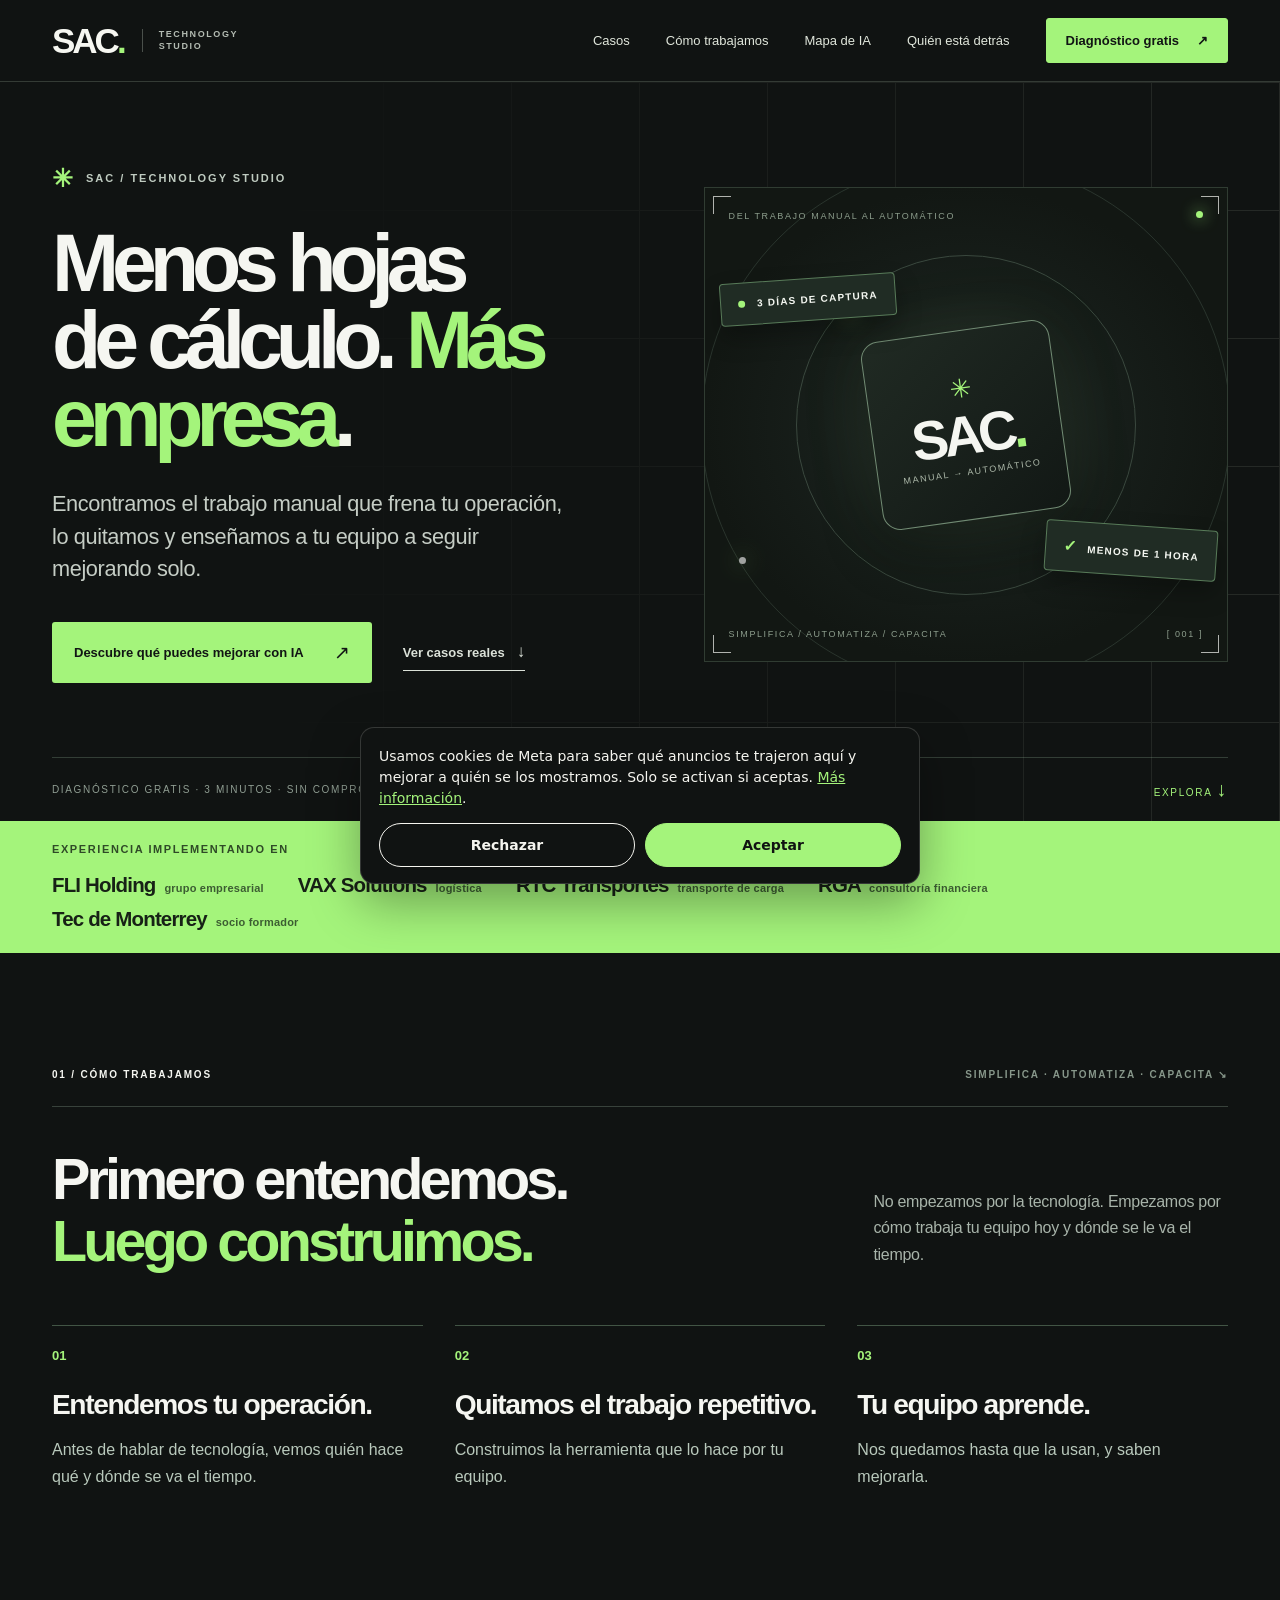
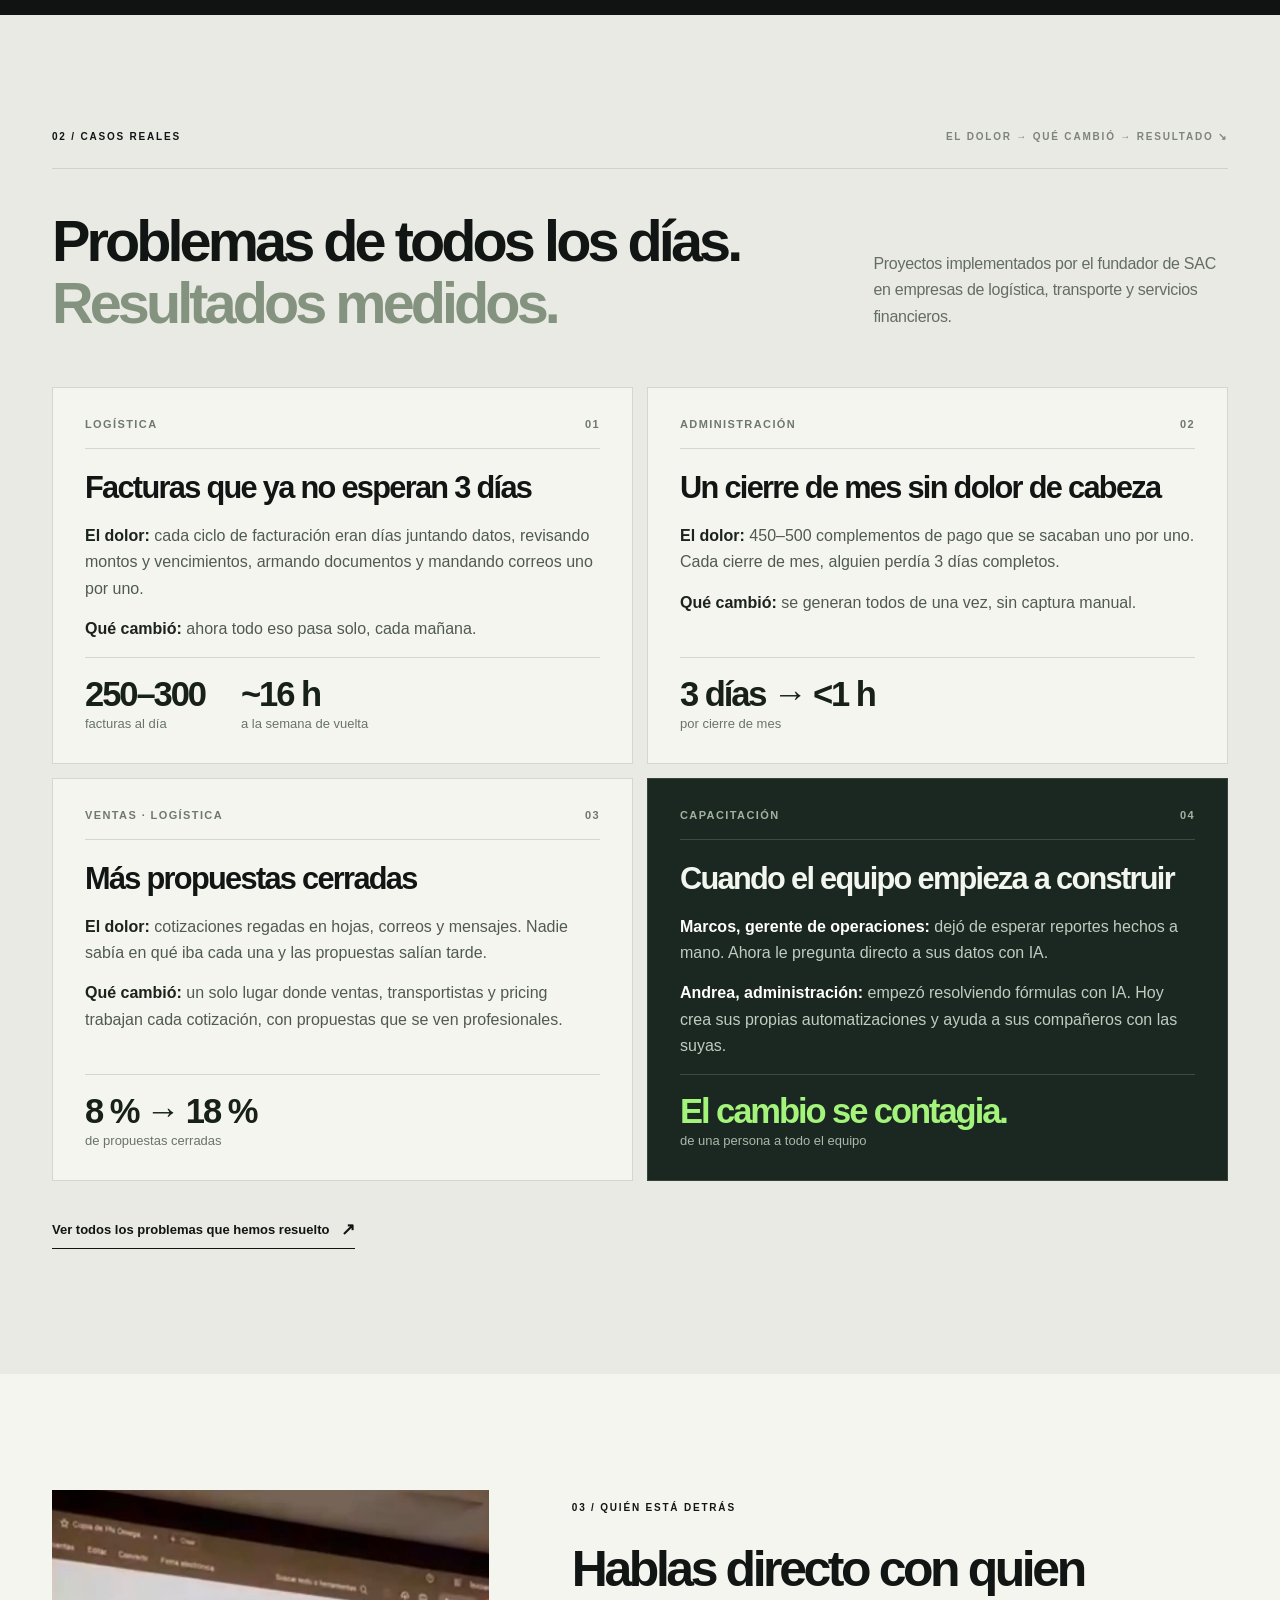
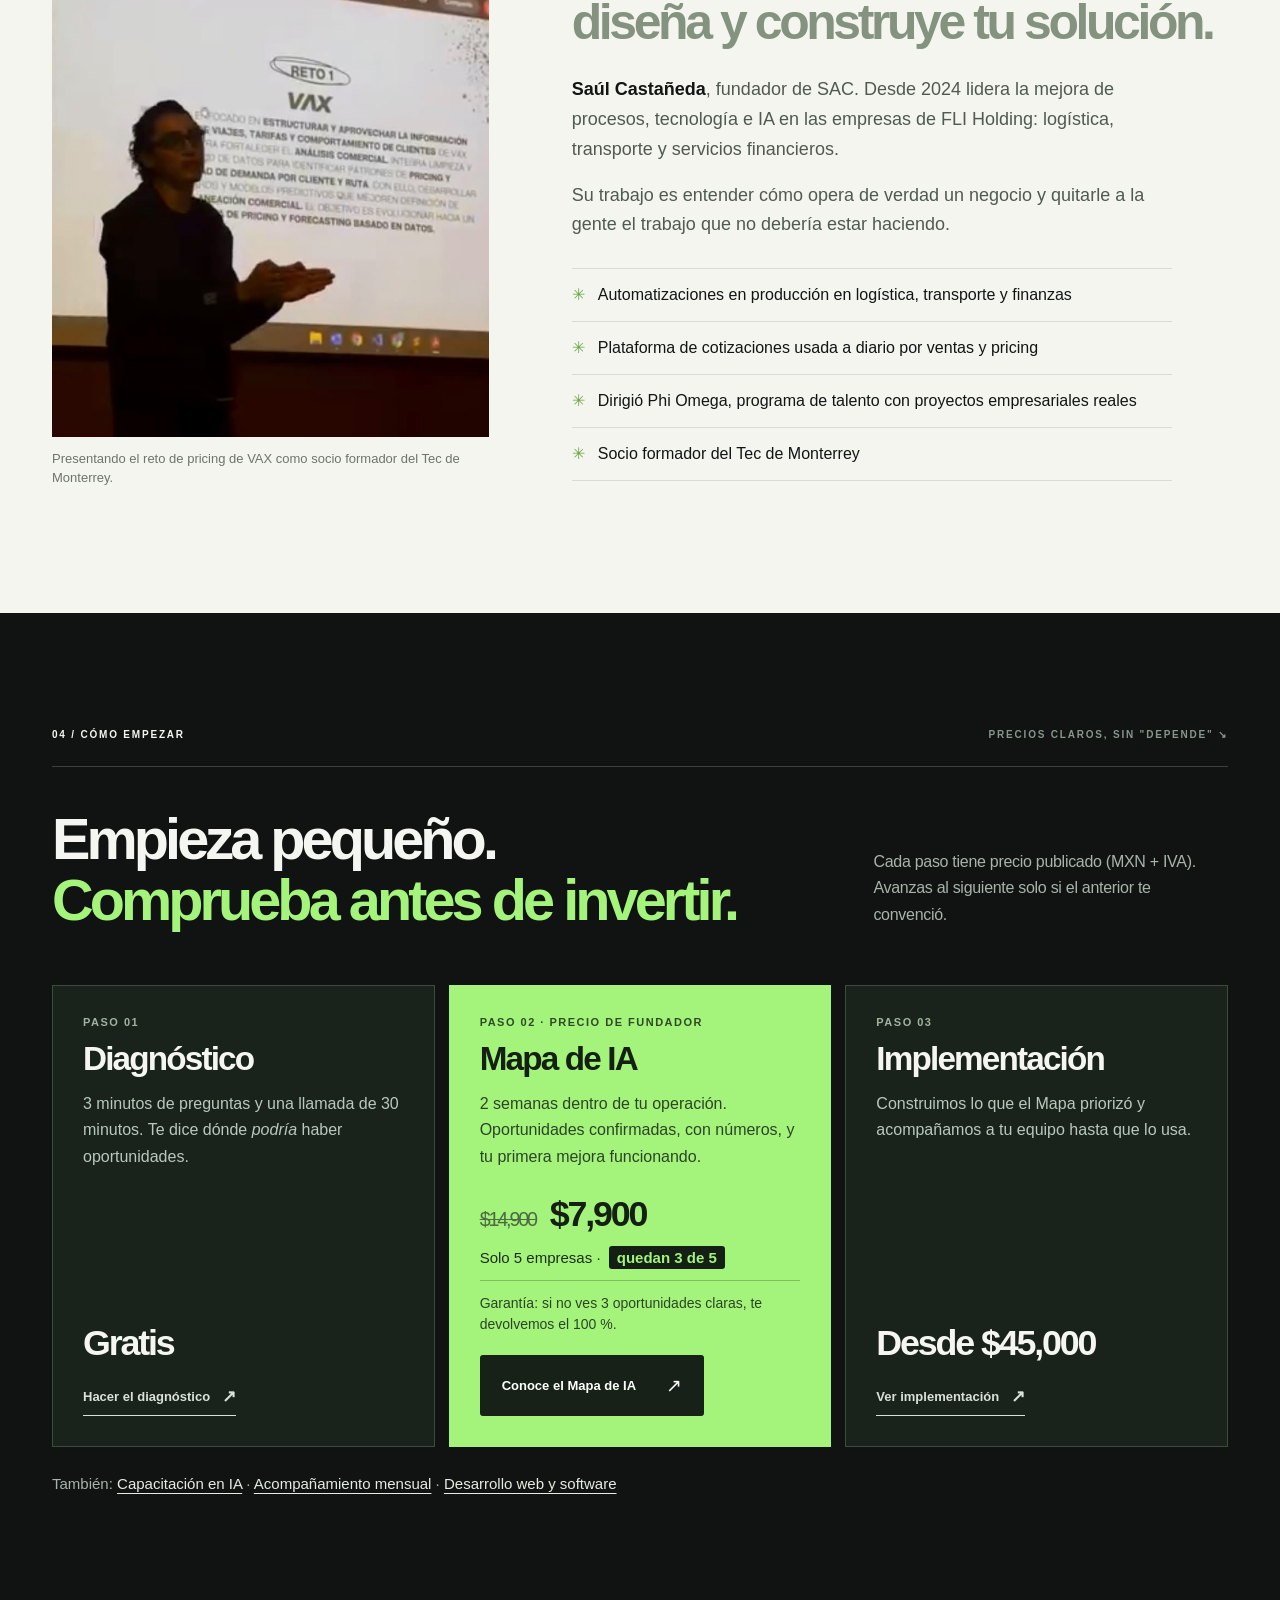
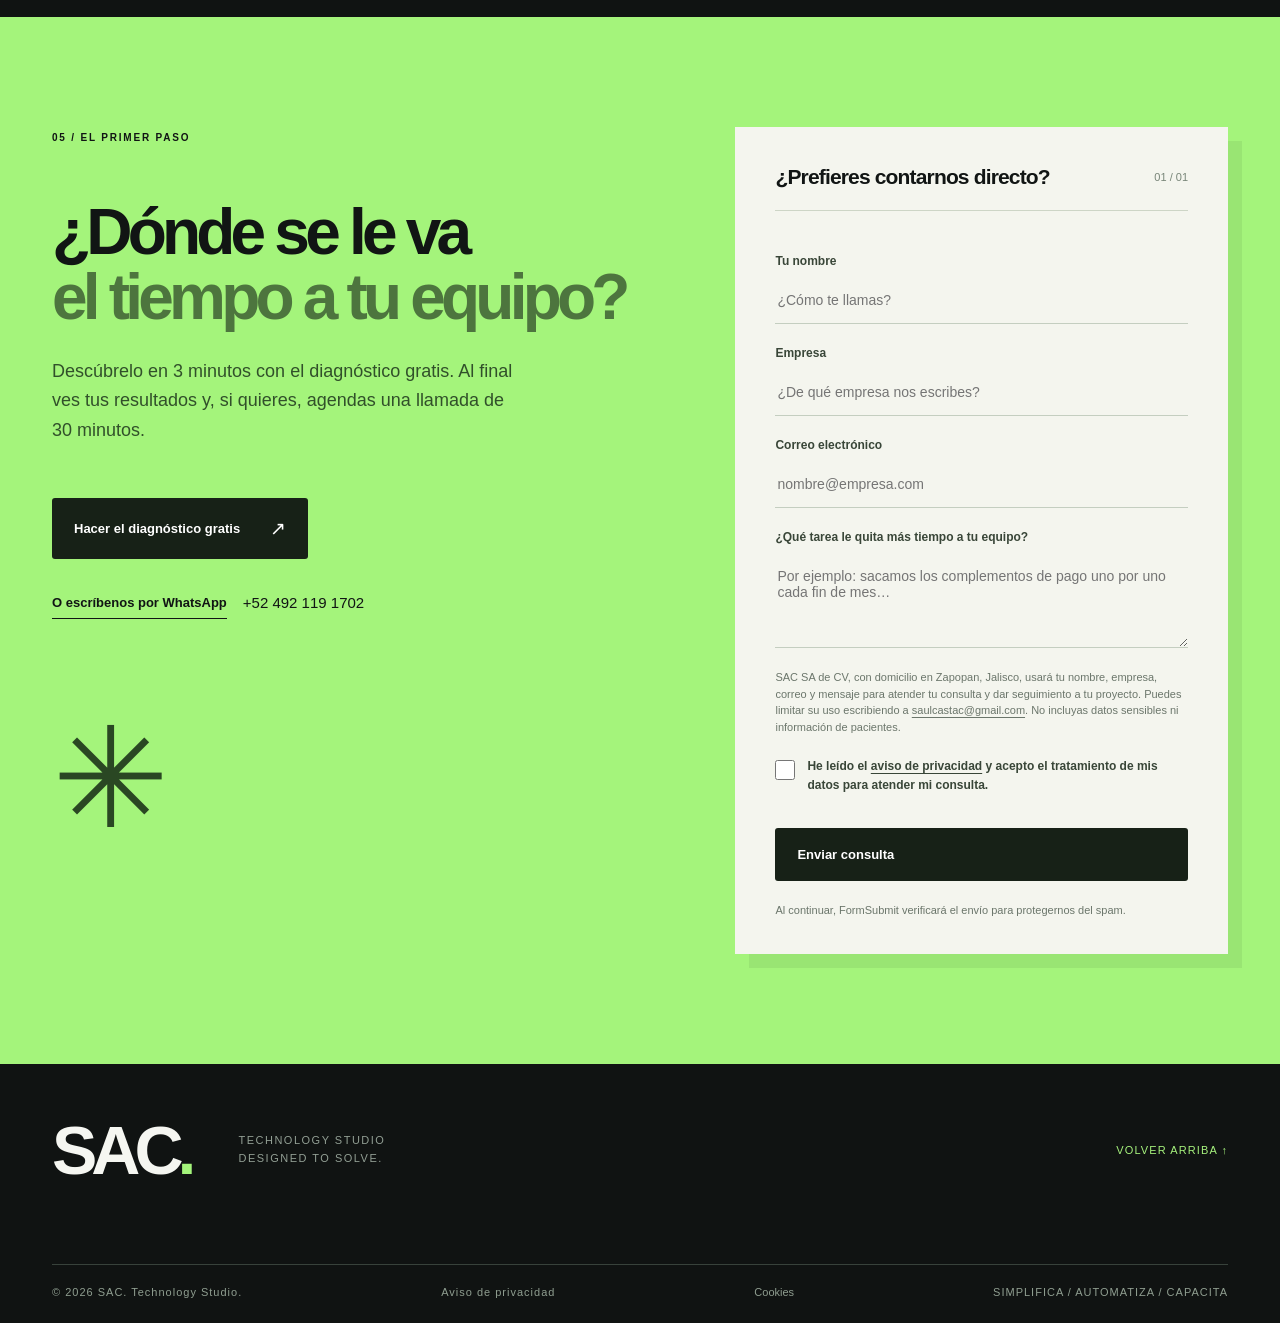
==== commit acc1123d: "Add short sector descriptor to each company in proof strip Co-Authored-By: Claude Opus 5.5 <noreply@" ====
--- a/index.html
+++ b/index.html
@@ -72,7 +72,7 @@
       <div class="container proof-strip-inner">
         <span class="proof-label">Experiencia implementando en</span>
         <ul class="proof-names">
-          <li>FLI Holding</li><li>VAX Solutions</li><li>RTC Transportes</li><li>RGA</li><li>Tec de Monterrey <small>socio formador</small></li>
+          <li>FLI Holding <small>grupo empresarial</small></li><li>VAX Solutions <small>logística</small></li><li>RTC Transportes <small>transporte de carga</small></li><li>RGA <small>consultoría financiera</small></li><li>Tec de Monterrey <small>socio formador</small></li>
         </ul>
       </div>
     </div>
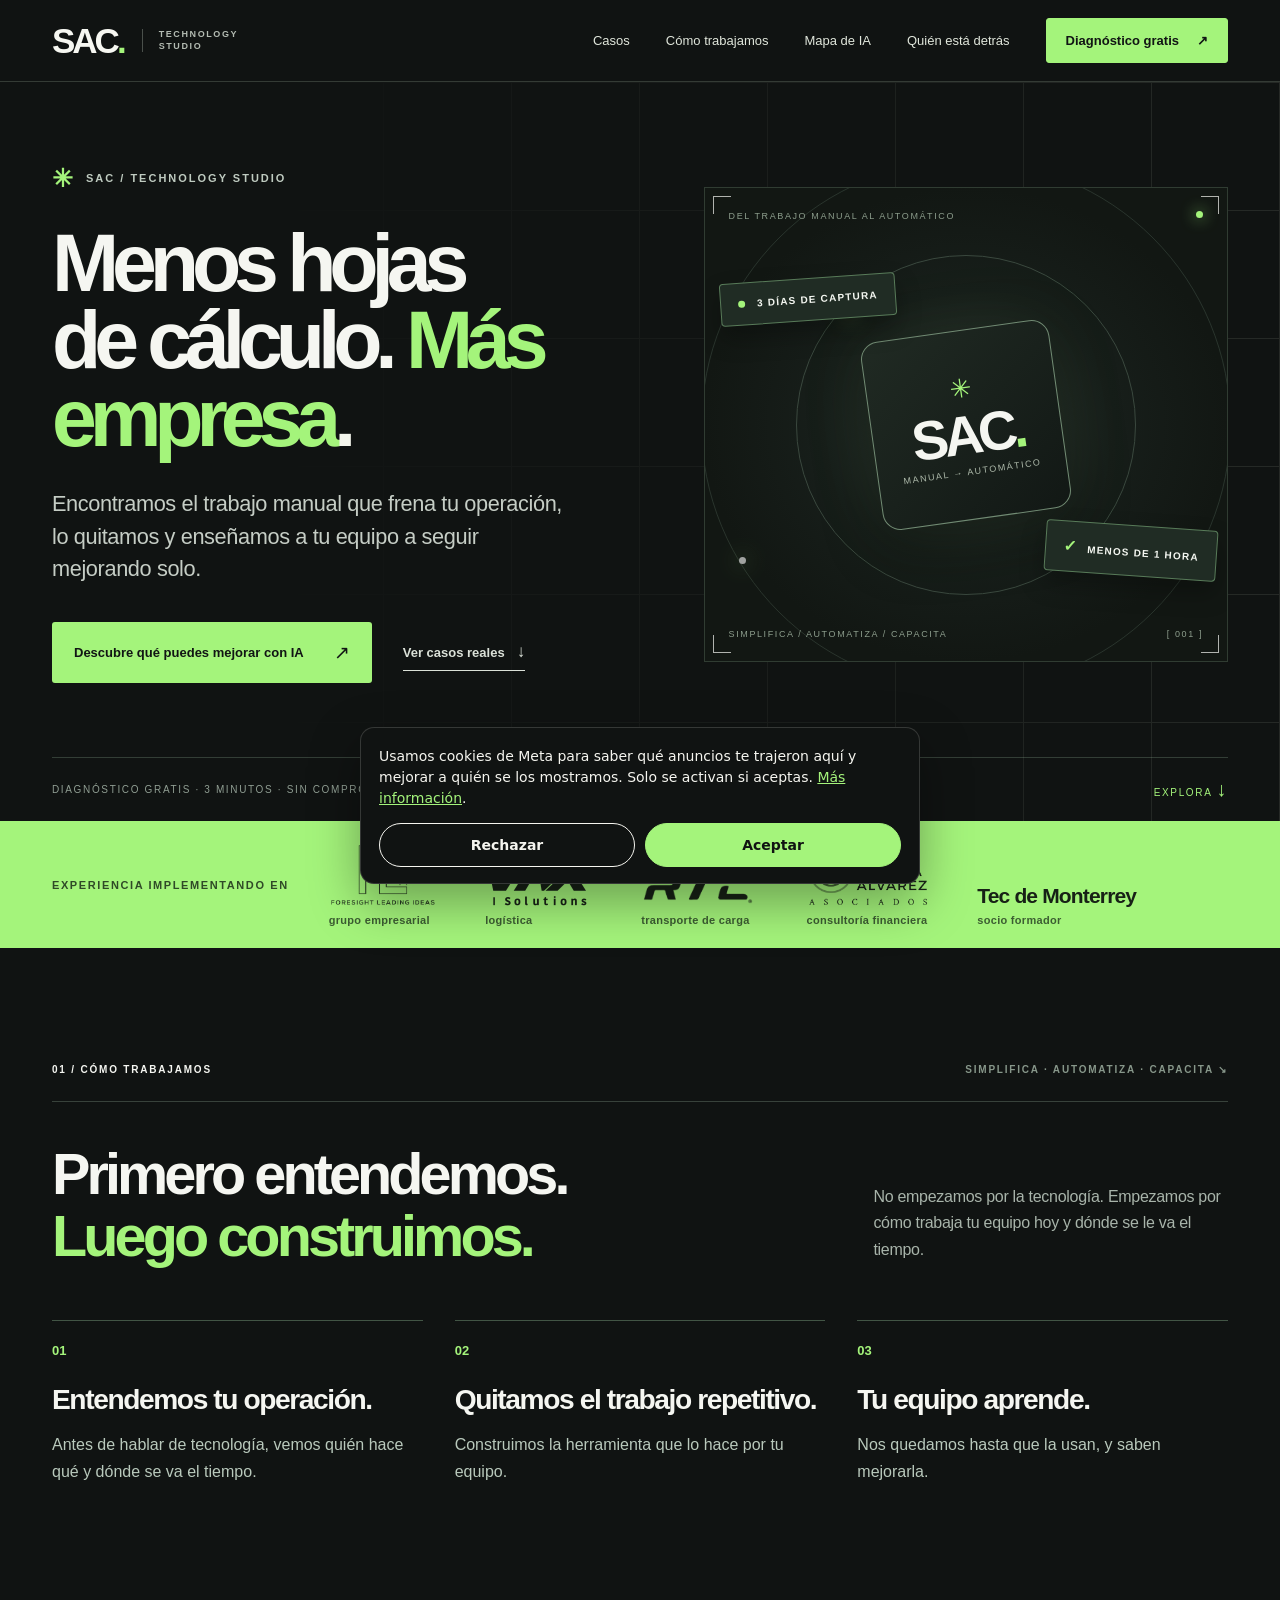
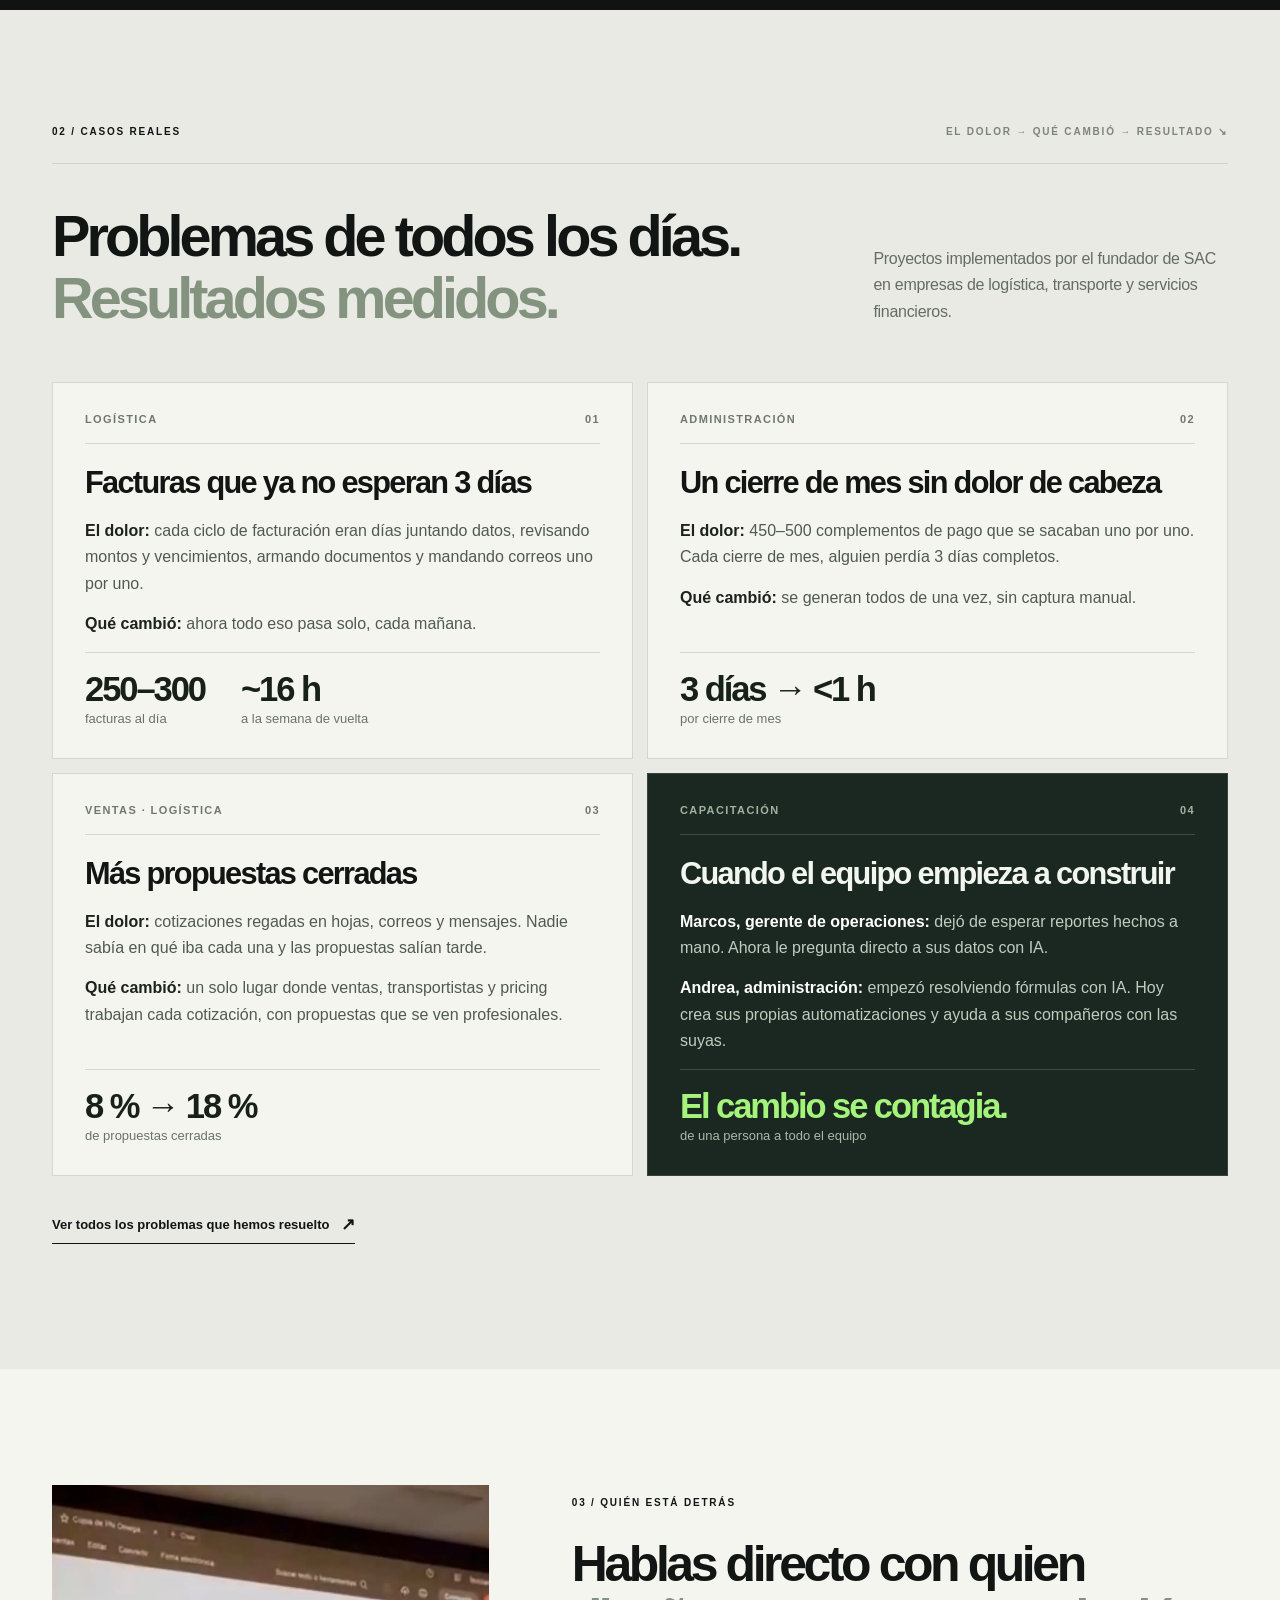
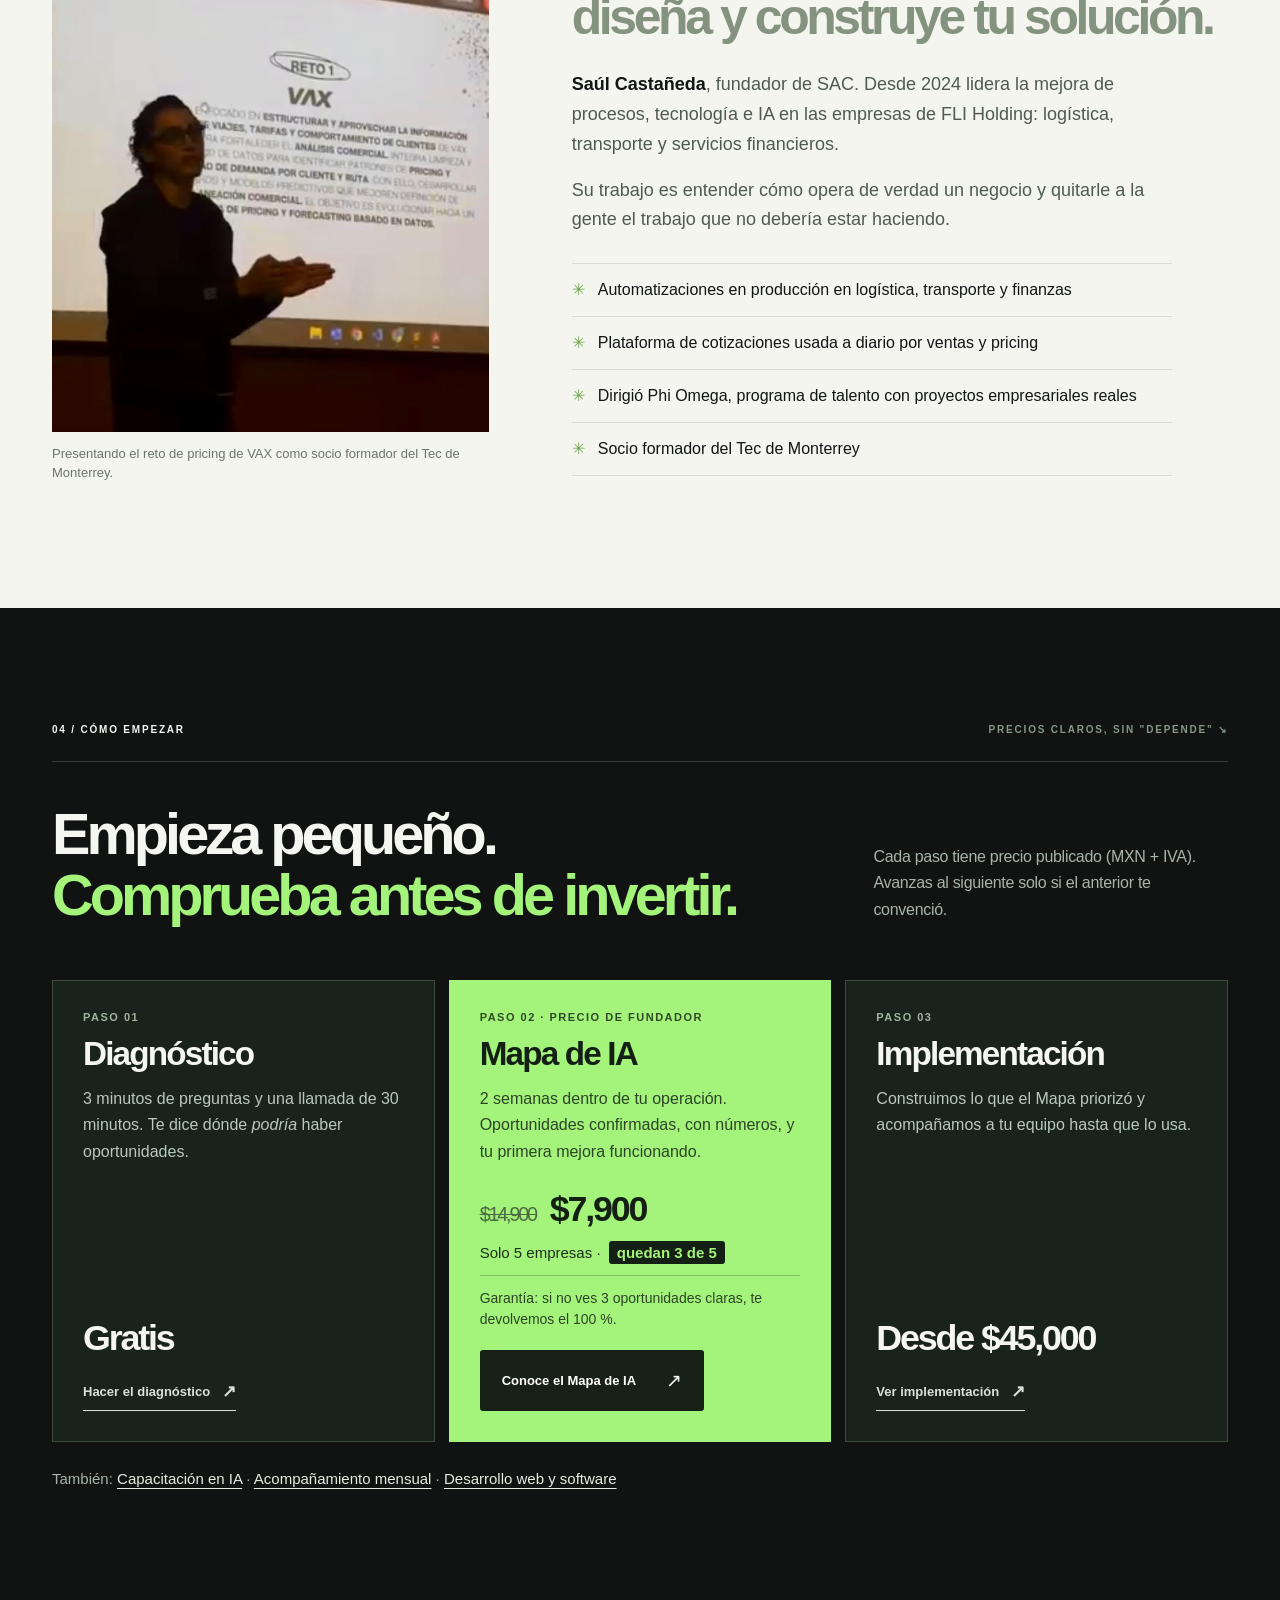
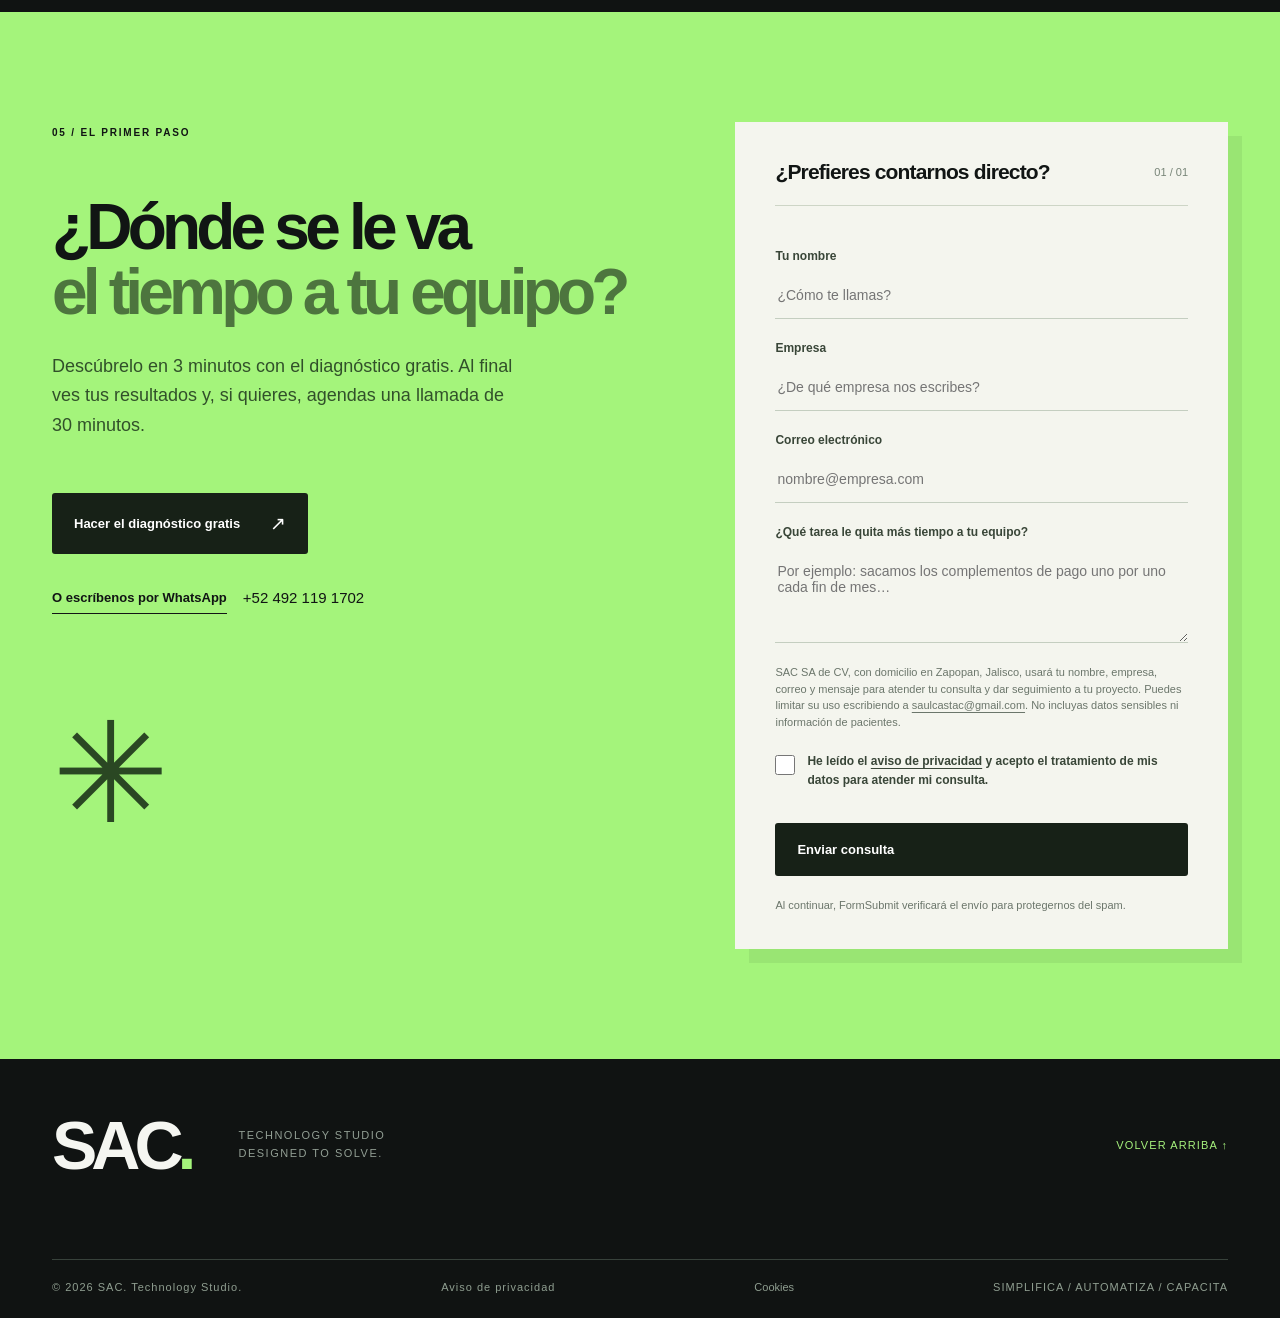
==== commit 7e63e770: "Show company logos (single-colour, upscaled) in proof strip Co-Authored-By: Claude Opus 5.5 <noreply" ====
--- a/index.html
+++ b/index.html
@@ -71,8 +71,12 @@
     <div class="proof-strip" aria-label="Experiencia implementando en">
       <div class="container proof-strip-inner">
         <span class="proof-label">Experiencia implementando en</span>
-        <ul class="proof-names">
-          <li>FLI Holding <small>grupo empresarial</small></li><li>VAX Solutions <small>logística</small></li><li>RTC Transportes <small>transporte de carga</small></li><li>RGA <small>consultoría financiera</small></li><li>Tec de Monterrey <small>socio formador</small></li>
+        <ul class="proof-logos">
+          <li><img class="logo-fli" src="/img/logos/logo-fli.png" width="339" height="200" alt="FLI Holding"><small>grupo empresarial</small></li>
+          <li><img class="logo-vax" src="/img/logos/logo-vax.png" width="432" height="200" alt="VAX Solutions"><small>logística</small></li>
+          <li><img class="logo-rtc" src="/img/logos/logo-rtc.png" width="618" height="200" alt="RTC Transportes"><small>transporte de carga</small></li>
+          <li><img class="logo-rga" src="/img/logos/logo-rga.png" width="409" height="200" alt="RGA, Roque Gardea Alvarez Asociados"><small>consultoría financiera</small></li>
+          <li class="proof-text"><span>Tec de Monterrey</span><small>socio formador</small></li>
         </ul>
       </div>
     </div>
--- a/styles.css
+++ b/styles.css
@@ -209,6 +209,15 @@
 .proof-names { list-style: none; margin: 0; padding: 0; display: flex; flex-wrap: wrap; gap: 10px 34px; }
 .proof-names li { font-size: clamp(17px, 1.6vw, 22px); font-weight: 750; letter-spacing: -.04em; }
 .proof-names small { font-size: 11px; font-weight: 600; letter-spacing: .2px; color: #3c5d32; margin-left: 4px; }
+.proof-logos { list-style: none; margin: 0; padding: 0; display: flex; flex-wrap: wrap; align-items: flex-end; gap: 18px 48px; }
+.proof-logos li { display: flex; flex-direction: column; align-items: flex-start; gap: 7px; }
+.proof-logos img { display: block; width: auto; }
+.proof-logos .logo-fli { height: 64px; }
+.proof-logos .logo-vax { height: 50px; }
+.proof-logos .logo-rtc { height: 38px; }
+.proof-logos .logo-rga { height: 60px; }
+.proof-logos small { font-size: 11px; font-weight: 650; letter-spacing: .3px; color: #3c5d32; }
+.proof-text span { font-size: 21px; font-weight: 800; letter-spacing: -.04em; line-height: 1.1; }
 .steps-home .section-top { border-color: #38423b; }
 .steps-home .tiny-index { color: #87978a; }
 .steps-home h2 em { color: var(--accent); }
@@ -313,6 +322,12 @@
   .case-card, .offer-card { padding: 24px 22px; }
   .proof-strip-inner { gap: 12px; padding: 18px 0; }
   .proof-names { gap: 6px 22px; }
+  .proof-logos { gap: 18px 28px; }
+  .proof-logos .logo-fli { height: 40px; }
+  .proof-logos .logo-vax { height: 32px; }
+  .proof-logos .logo-rtc { height: 24px; }
+  .proof-logos .logo-rga { height: 38px; }
+  .proof-text span { font-size: 17px; }
   .mapa-price { padding: 64px 0; }
   .mapa-guarantee { padding: 24px 22px; }
 }
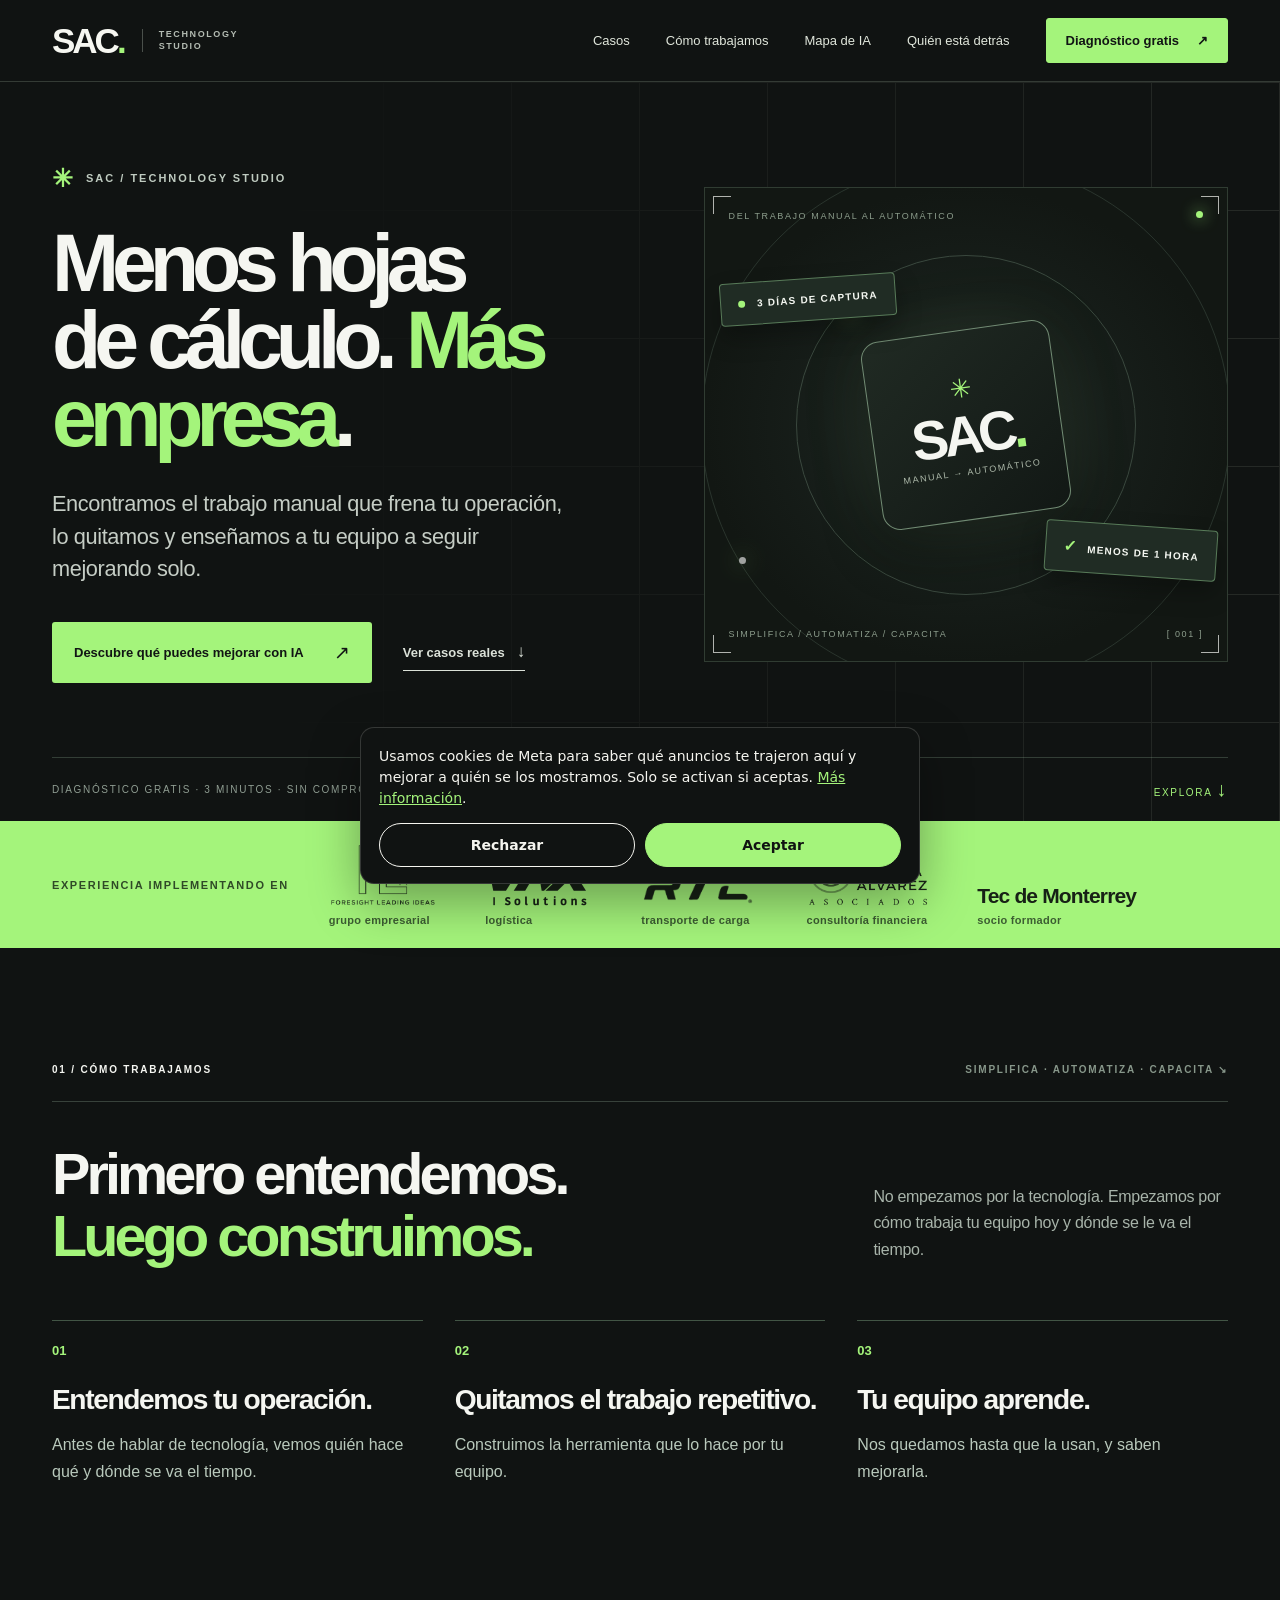
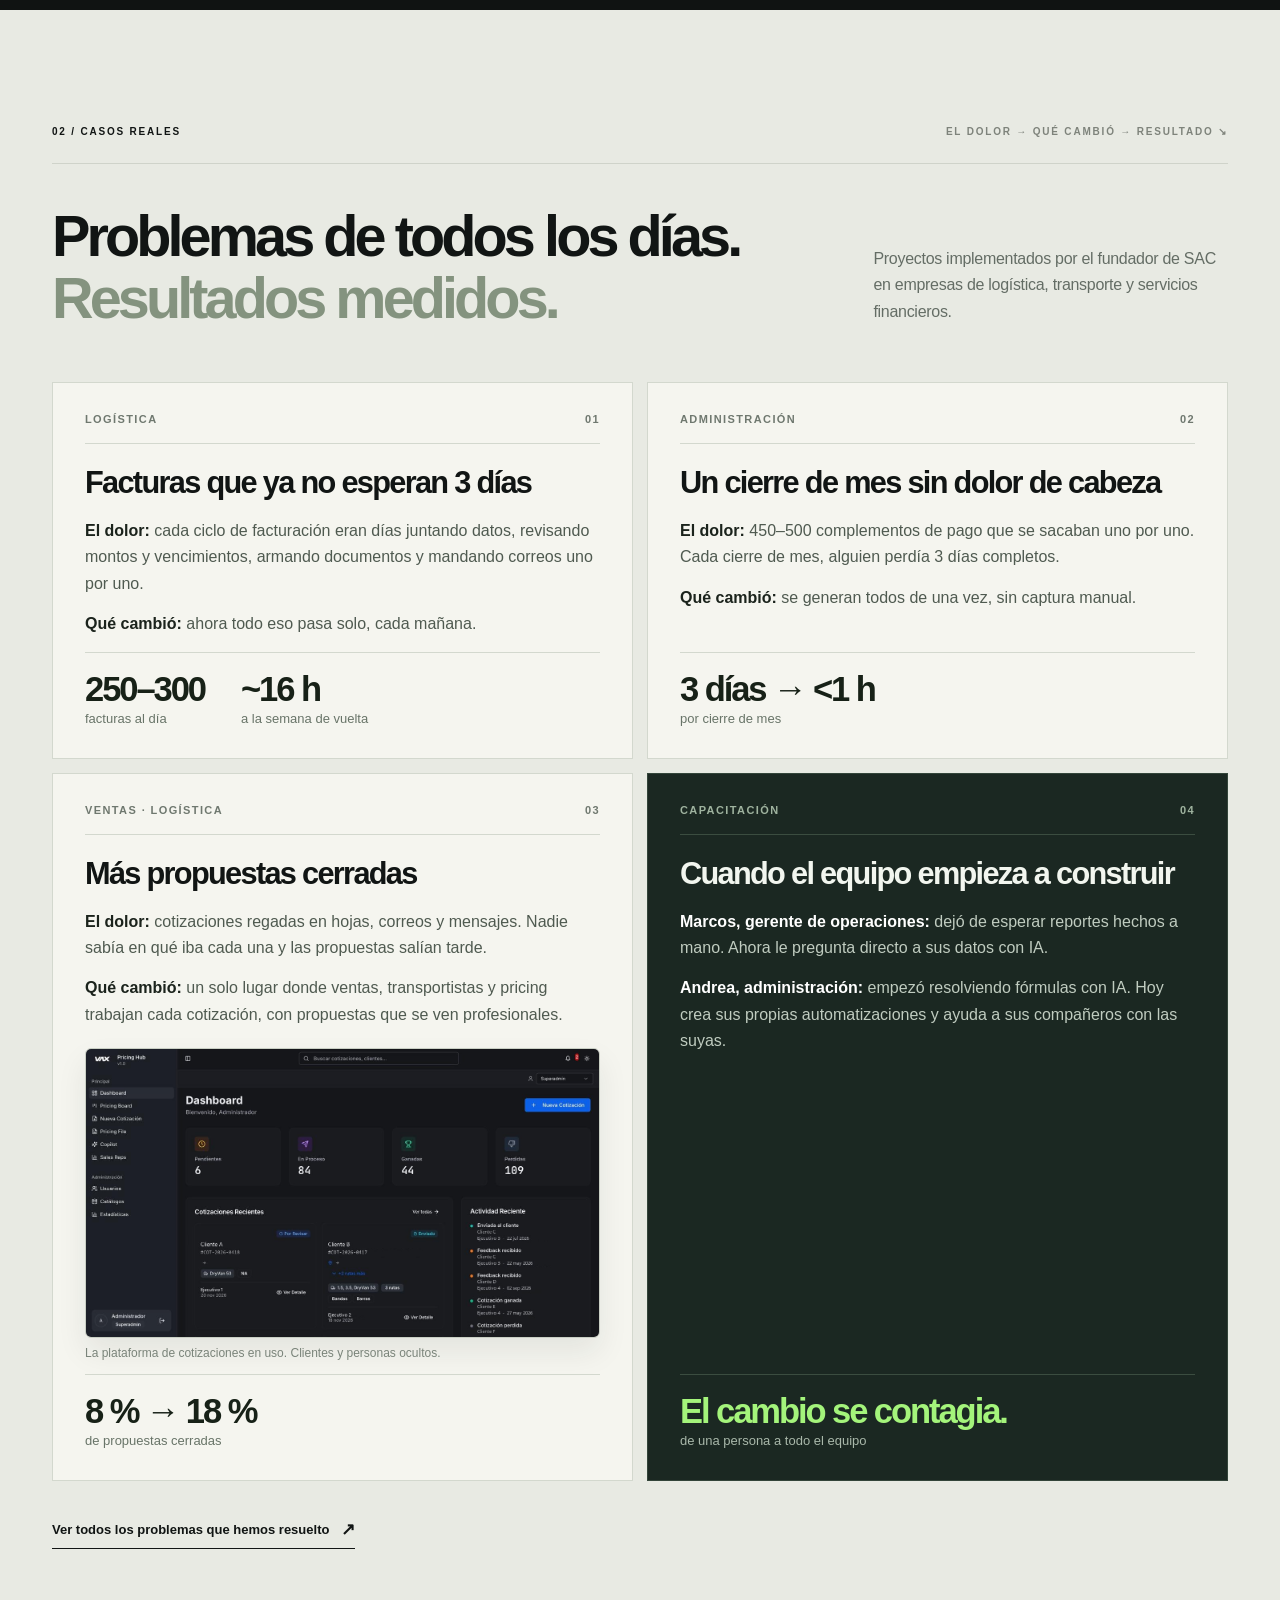
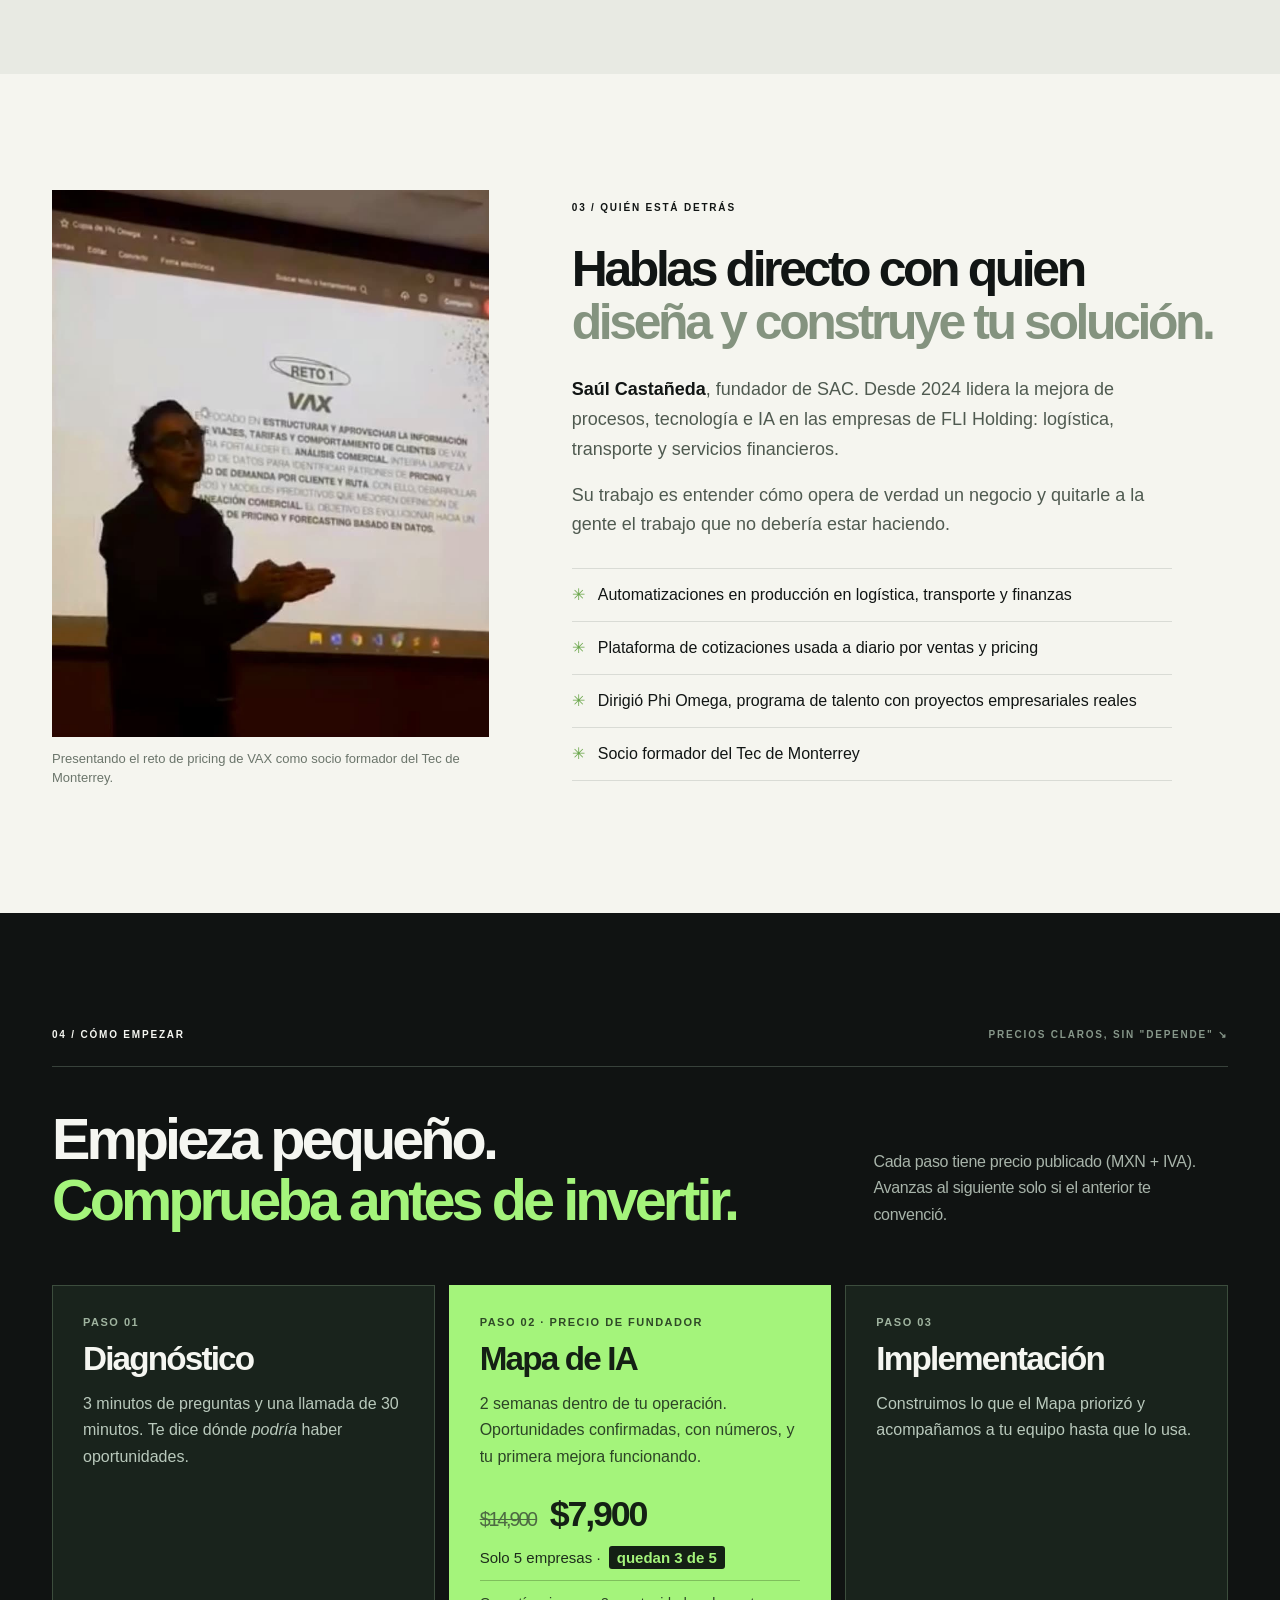
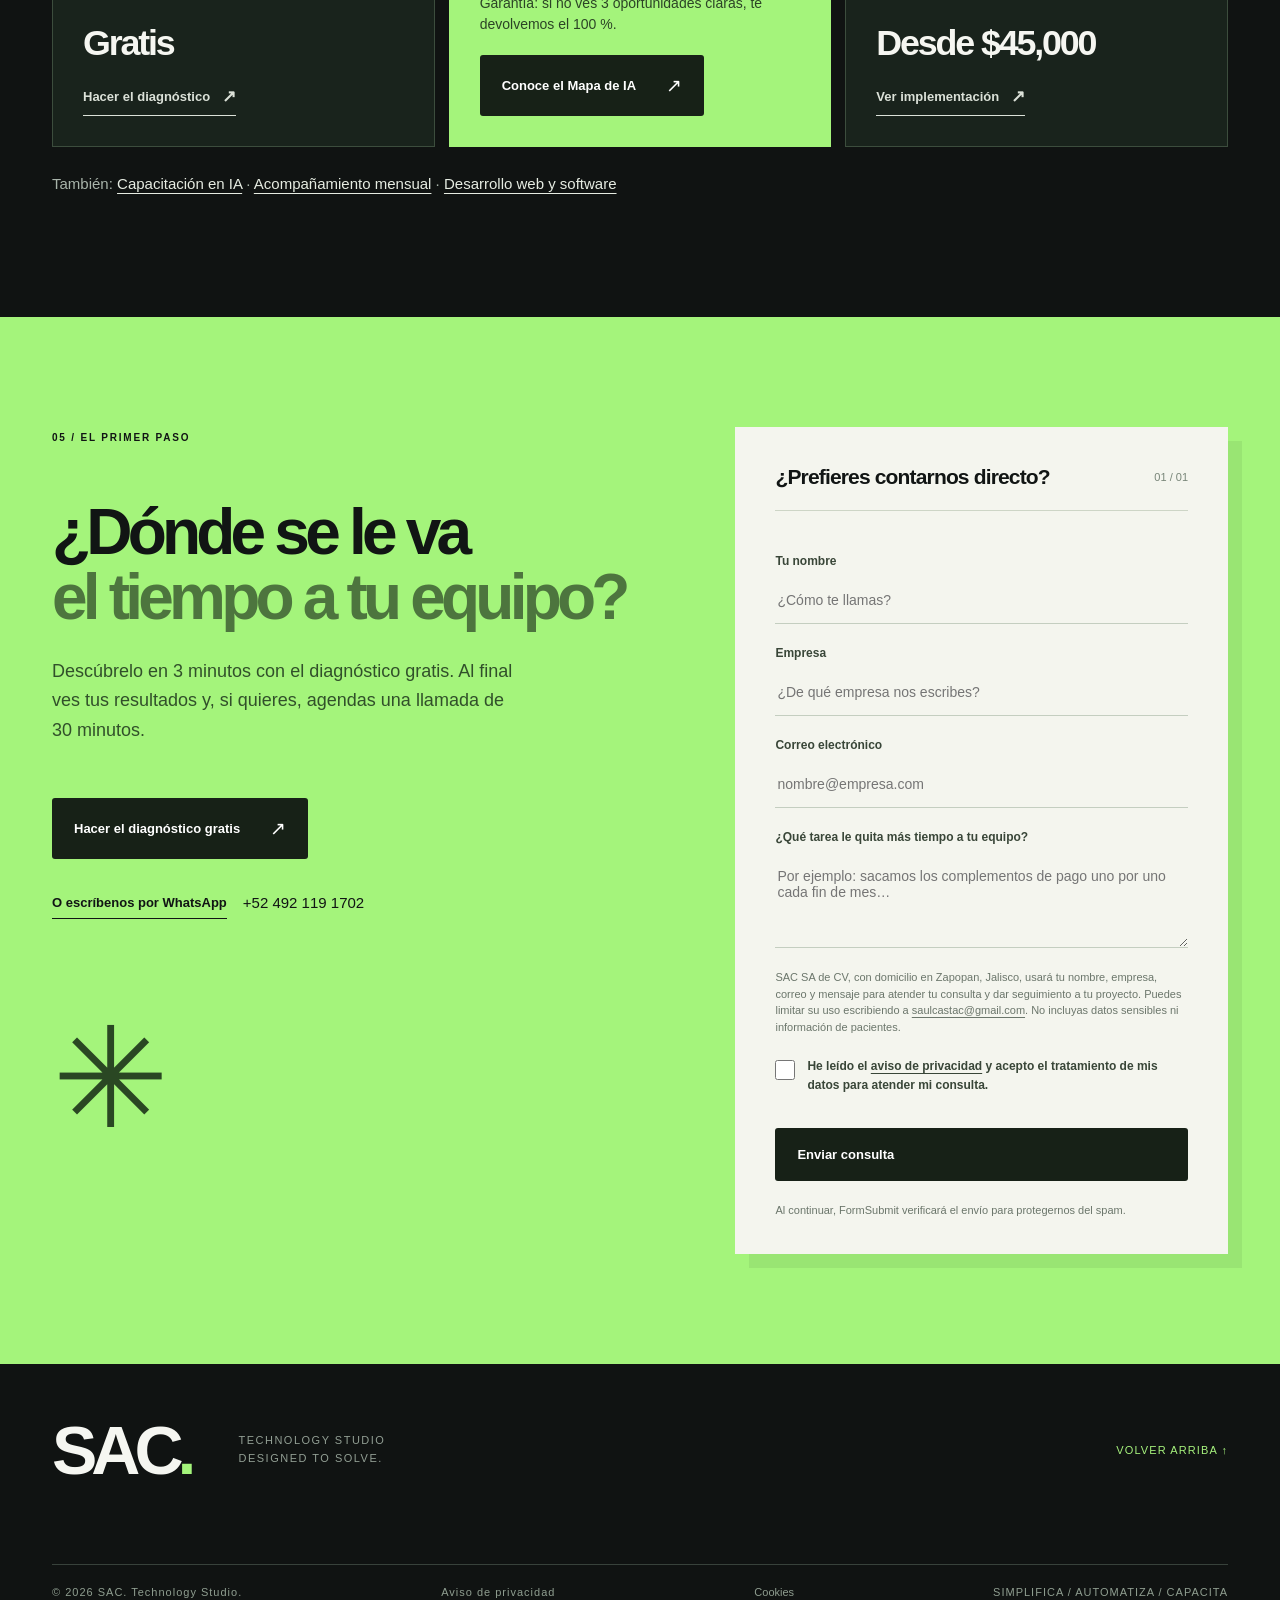
==== commit 7d96fceb: "Add redacted Pricing Hub screenshot to the quotes case Co-Authored-By: Claude Opus 5.5 <noreply@anth" ====
--- a/index.html
+++ b/index.html
@@ -117,6 +117,7 @@
             <h3>Más propuestas cerradas</h3>
             <p class="case-pain"><strong>El dolor:</strong> cotizaciones regadas en hojas, correos y mensajes. Nadie sabía en qué iba cada una y las propuestas salían tarde.</p>
             <p class="case-change"><strong>Qué cambió:</strong> un solo lugar donde ventas, transportistas y pricing trabajan cada cotización, con propuestas que se ven profesionales.</p>
+            <figure class="case-shot"><img src="/img/pricing-hub.jpg" width="1280" height="717" alt="Tablero de la plataforma de cotizaciones: pendientes, en proceso, ganadas y perdidas, cotizaciones recientes y actividad" loading="lazy"><figcaption>La plataforma de cotizaciones en uso. Clientes y personas ocultos.</figcaption></figure>
             <div class="case-result"><div><strong>8 % → 18 %</strong><small>de propuestas cerradas</small></div></div>
           </article>
           <article class="case-card case-card-dark">
--- a/styles.css
+++ b/styles.css
@@ -247,6 +247,9 @@
 .case-card-dark .case-result strong { color: var(--accent); }
 .case-card-dark .case-result small { color: #a9b8aa; }
 .cases-more { margin-top: 30px; }
+.case-shot { margin: 6px 0 0; }
+.case-shot img { display: block; width: 100%; height: auto; border: 1px solid #c9cfc4; border-radius: 6px; box-shadow: 0 14px 30px #1b282214; }
+.case-shot figcaption { font-size: 12px; color: #7a847a; margin-top: 8px; }
 .founder { background: var(--paper); }
 .founder-grid { display: grid; grid-template-columns: minmax(0, .8fr) minmax(0, 1.2fr); gap: 7%; align-items: center; }
 .founder-photo { margin: 0; }
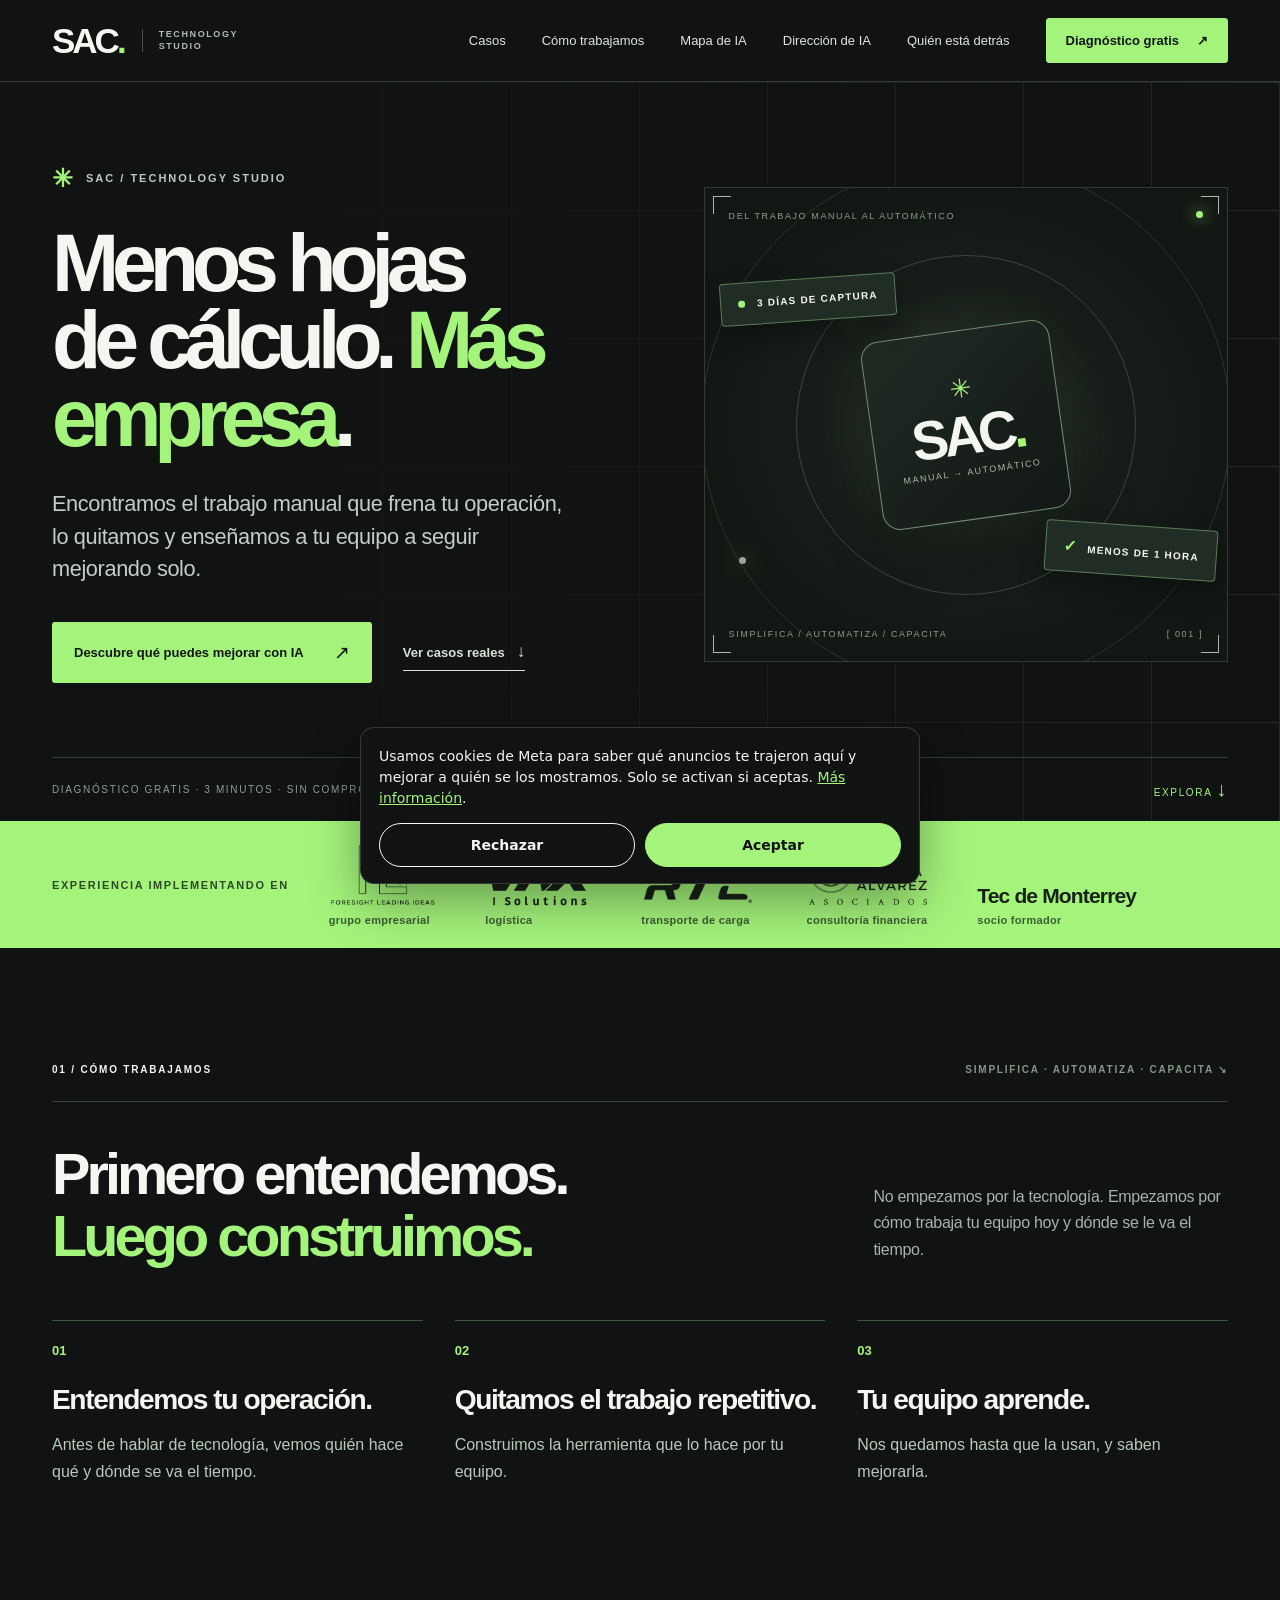
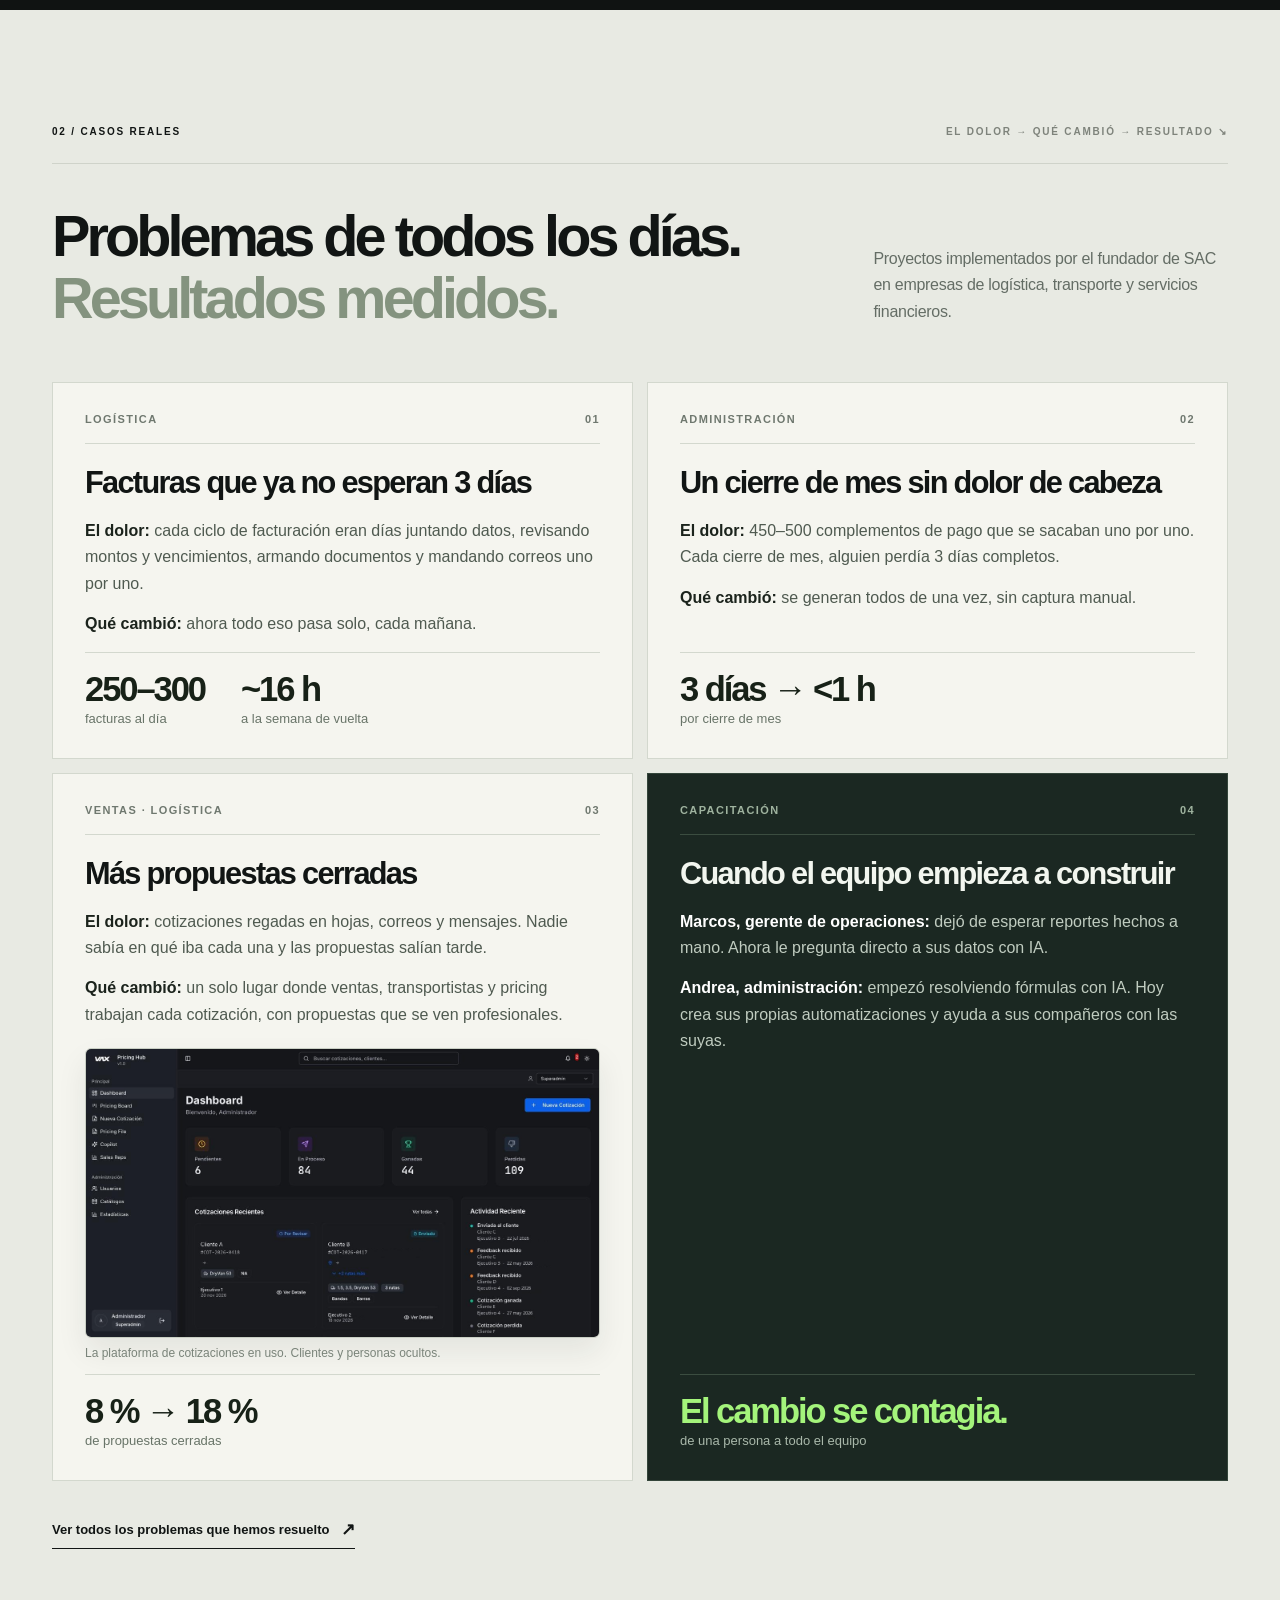
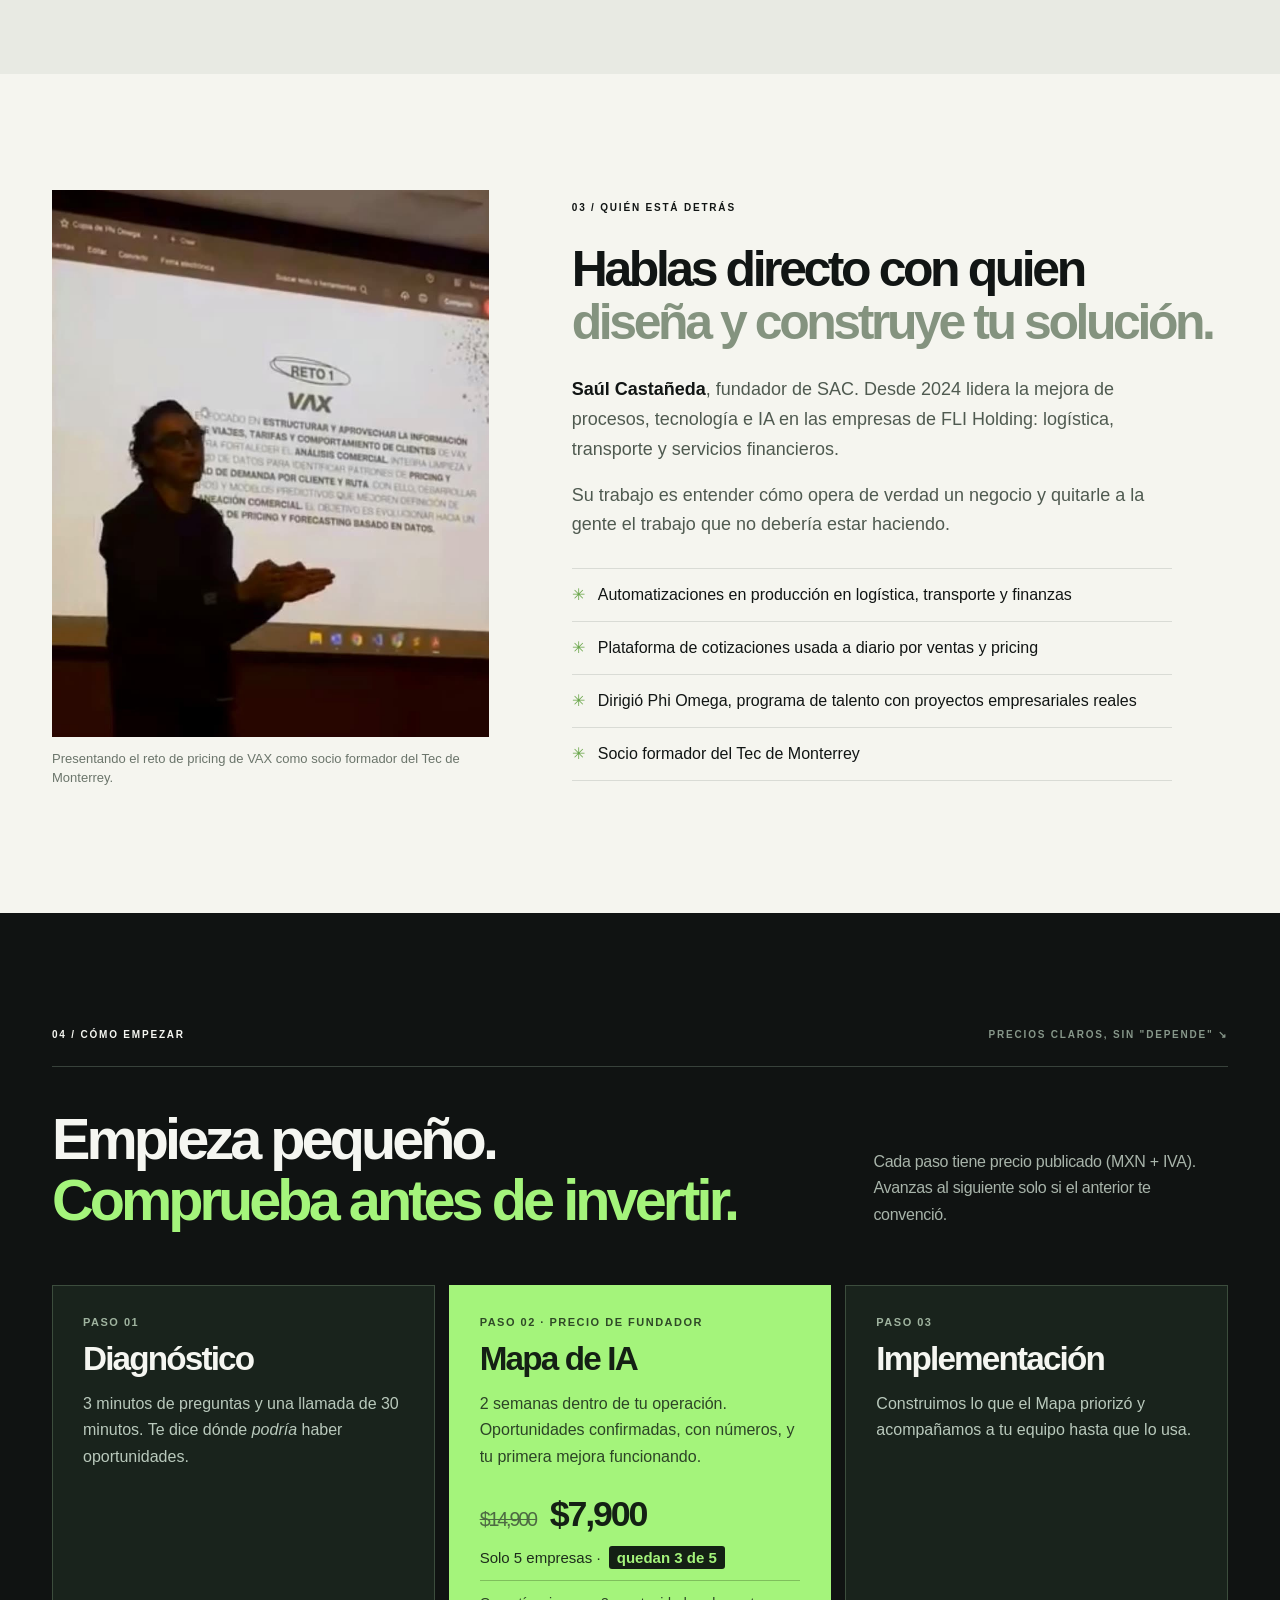
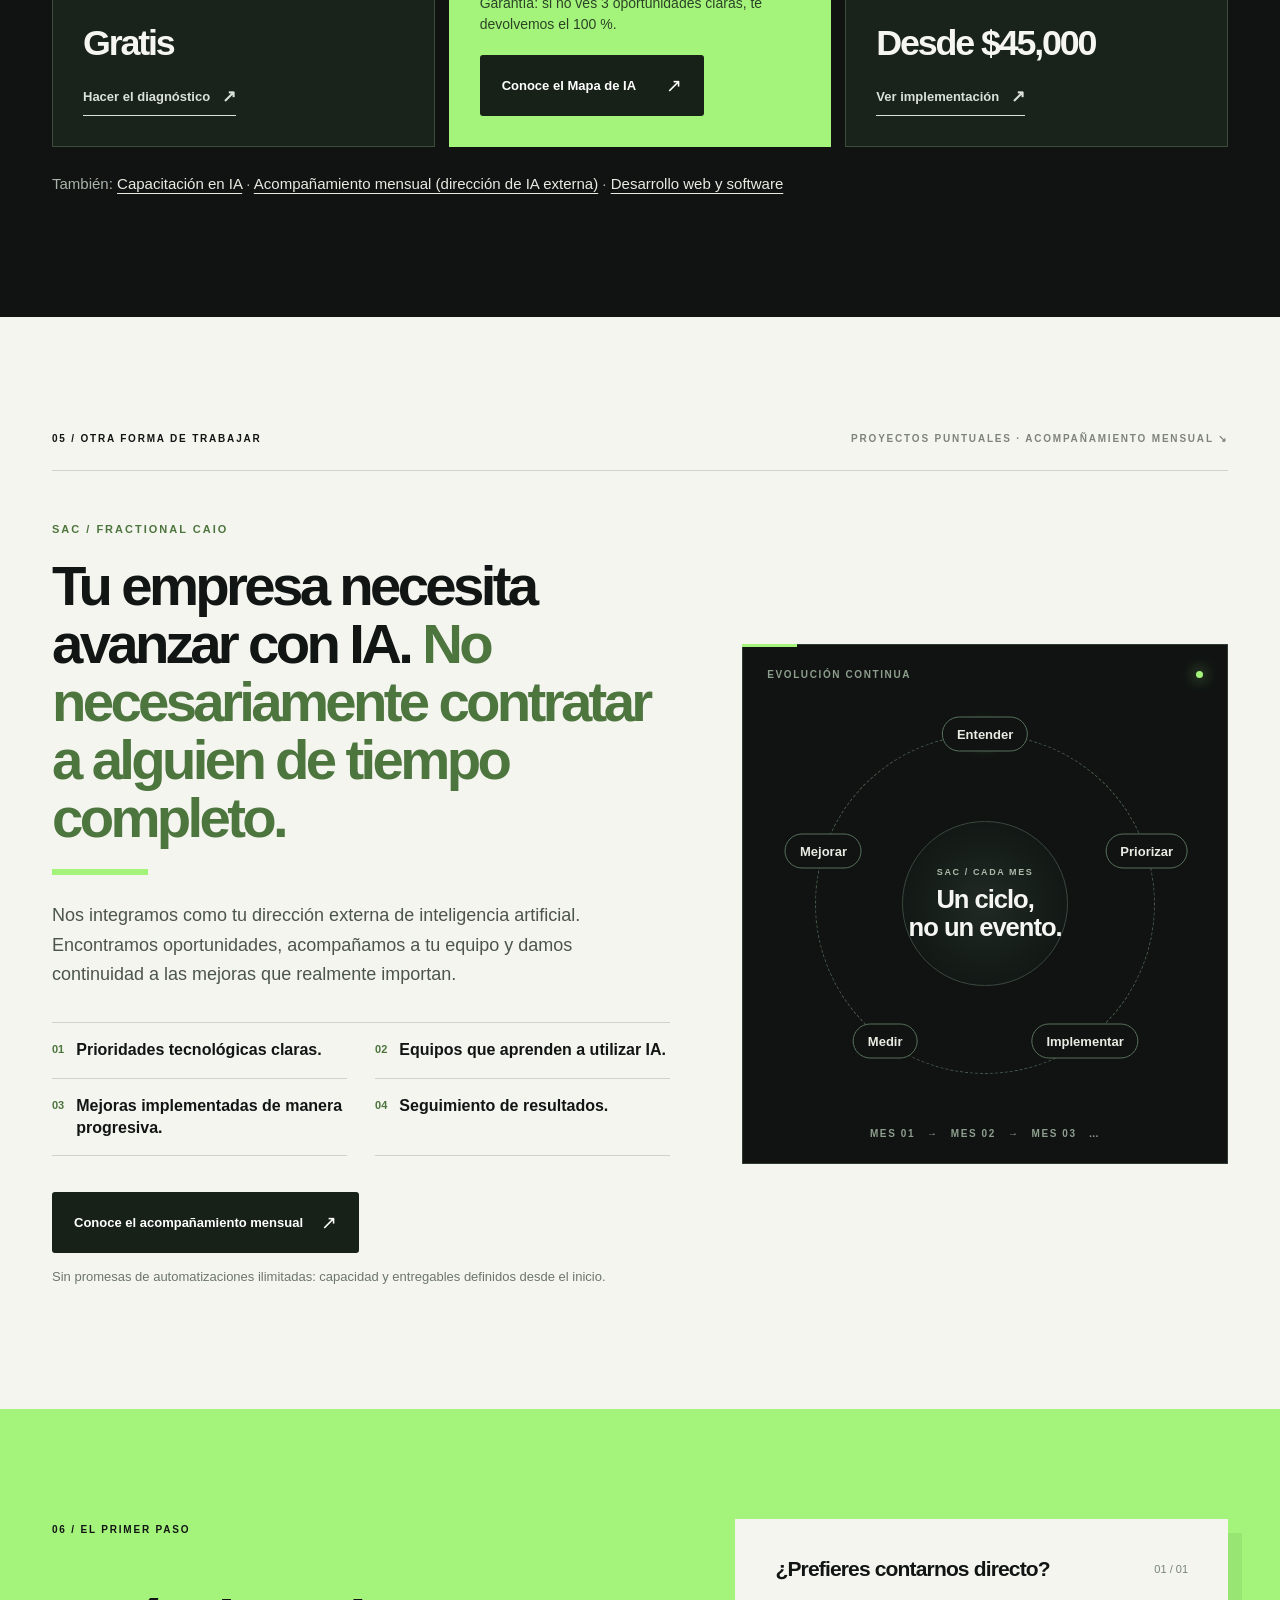
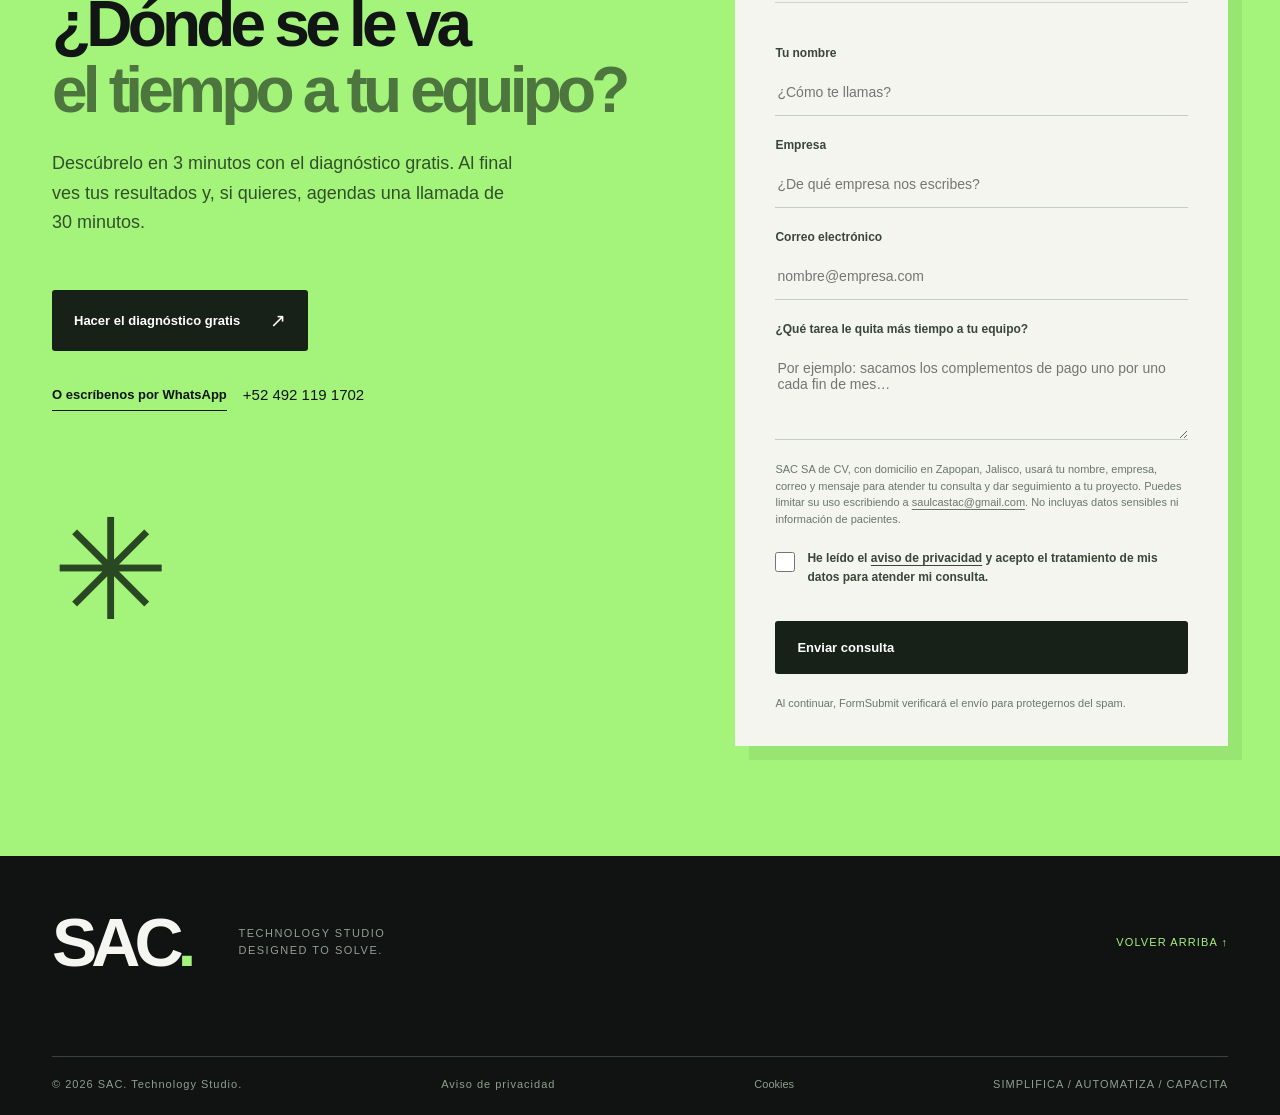
==== commit 71b20cca: "Add Fractional CAIO offer: homepage section, service page and Meta Ads landing - Homepage section af" ====
--- a/index.html
+++ b/index.html
@@ -35,6 +35,7 @@
         <a href="#casos">Casos</a>
         <a href="#proceso">Cómo trabajamos</a>
         <a href="/mapa-ia">Mapa de IA</a>
+        <a href="/servicios/acompanamiento-ia">Dirección de IA</a>
         <a href="#fundador">Quién está detrás</a>
         <a class="nav-cta" href="/diagnostico/" data-cta="header">Diagnóstico gratis <span aria-hidden="true">↗</span></a>
       </nav>
@@ -182,12 +183,36 @@
             <a class="text-link light-link" href="/servicios/automatizacion-ia">Ver implementación <span aria-hidden="true">↗</span></a>
           </article>
         </div>
-        <p class="offer-more">También: <a href="/servicios/capacitacion-ia">Capacitación en IA</a> · <a href="/servicios/acompanamiento-ia">Acompañamiento mensual</a> · <a href="/servicios/desarrollo-web">Desarrollo web y software</a></p>
-      </div>
-    </section>
+        <p class="offer-more">También: <a href="/servicios/capacitacion-ia">Capacitación en IA</a> · <a href="/servicios/acompanamiento-ia">Acompañamiento mensual (dirección de IA externa)</a> · <a href="/servicios/desarrollo-web">Desarrollo web y software</a></p>
+      </div>
+    </section>
+
+    <!-- caio:inicio (generado por scripts/build_services.py) -->
+    <section class="section caio-home" id="direccion-ia" aria-labelledby="caio-home-title">
+      <div class="container">
+        <div class="section-top"><span class="section-label">05 / OTRA FORMA DE TRABAJAR</span><span class="tiny-index">PROYECTOS PUNTUALES · ACOMPAÑAMIENTO MENSUAL ↘</span></div>
+        <div class="caio-home-grid">
+          <div class="caio-home-copy">
+            <p class="caio-eyebrow">SAC / FRACTIONAL CAIO</p>
+            <h2 id="caio-home-title">Tu empresa necesita avanzar con IA. <em>No necesariamente contratar a alguien de tiempo completo.</em></h2>
+            <p class="caio-home-text">Nos integramos como tu dirección externa de inteligencia artificial. Encontramos oportunidades, acompañamos a tu equipo y damos continuidad a las mejoras que realmente importan.</p>
+            <ul class="caio-capabilities"><li><span>01</span>Prioridades tecnológicas claras.</li><li><span>02</span>Equipos que aprenden a utilizar IA.</li><li><span>03</span>Mejoras implementadas de manera progresiva.</li><li><span>04</span>Seguimiento de resultados.</li></ul>
+            <a class="button button-dark" href="/servicios/acompanamiento-ia" data-cta="home-caio">Conoce el acompañamiento mensual <span aria-hidden="true">↗</span></a>
+            <p class="caio-home-note">Sin promesas de automatizaciones ilimitadas: capacidad y entregables definidos desde el inicio.</p>
+          </div>
+          <div class="caio-cycle-panel"><div class="caio-cycle-head" aria-hidden="true"><span>EVOLUCIÓN CONTINUA</span><span class="status-dot"></span></div>
+<div class="caio-cycle" role="img" aria-label="Ciclo de trabajo continuo: entender, priorizar, implementar, medir, mejorar, y vuelve a empezar.">
+<div class="caio-cycle-ring" aria-hidden="true"><span class="caio-cycle-runner"></span></div>
+<div class="caio-cycle-center" aria-hidden="true"><small>SAC / CADA MES</small><strong>Un ciclo,<br>no un evento.</strong></div>
+<ol class="caio-cycle-nodes" aria-hidden="true"><li>Entender</li><li>Priorizar</li><li>Implementar</li><li>Medir</li><li>Mejorar</li></ol></div>
+<div class="caio-cycle-foot" aria-hidden="true"><span>MES 01</span><span>→</span><span>MES 02</span><span>→</span><span>MES 03</span><span>…</span></div></div>
+        </div>
+      </div>
+    </section>
+    <!-- caio:fin -->
 
     <section class="contact-section" id="contacto" aria-labelledby="contact-title">
-      <div class="container contact-grid"><div class="contact-copy"><span class="section-label">05 / EL PRIMER PASO</span><h2 id="contact-title">¿Dónde se le va<br><em>el tiempo a tu equipo?</em></h2><p>Descúbrelo en 3 minutos con el diagnóstico gratis. Al final ves tus resultados y, si quieres, agendas una llamada de 30 minutos.</p><div class="contact-whatsapp"><a class="button button-dark" href="/diagnostico/" data-cta="closing">Hacer el diagnóstico gratis <span aria-hidden="true">↗</span></a></div><div class="contact-whatsapp"><a class="text-link" href="https://wa.me/524921191702" target="_blank" rel="noopener noreferrer" aria-label="Escríbenos por WhatsApp al +52 492 119 1702">O escríbenos por WhatsApp</a><span class="contact-whatsapp-number">+52 492 119 1702</span></div><span class="contact-mark" aria-hidden="true">✳</span></div><div class="contact-form-wrap"><div class="contact-form-top"><strong>¿Prefieres contarnos directo?</strong><span>01 / 01</span></div><form id="contact-form" action="https://formsubmit.co/saulcastac@gmail.com" method="POST" data-service="inicio">
+      <div class="container contact-grid"><div class="contact-copy"><span class="section-label">06 / EL PRIMER PASO</span><h2 id="contact-title">¿Dónde se le va<br><em>el tiempo a tu equipo?</em></h2><p>Descúbrelo en 3 minutos con el diagnóstico gratis. Al final ves tus resultados y, si quieres, agendas una llamada de 30 minutos.</p><div class="contact-whatsapp"><a class="button button-dark" href="/diagnostico/" data-cta="closing">Hacer el diagnóstico gratis <span aria-hidden="true">↗</span></a></div><div class="contact-whatsapp"><a class="text-link" href="https://wa.me/524921191702" target="_blank" rel="noopener noreferrer" aria-label="Escríbenos por WhatsApp al +52 492 119 1702">O escríbenos por WhatsApp</a><span class="contact-whatsapp-number">+52 492 119 1702</span></div><span class="contact-mark" aria-hidden="true">✳</span></div><div class="contact-form-wrap"><div class="contact-form-top"><strong>¿Prefieres contarnos directo?</strong><span>01 / 01</span></div><form id="contact-form" action="https://formsubmit.co/saulcastac@gmail.com" method="POST" data-service="inicio">
 <input type="hidden" name="_subject" value="Nueva consulta — SAC Technology Studio">
 <input type="hidden" name="_template" value="table">
 <input type="hidden" name="servicio_origen" value="inicio">
--- a/styles.css
+++ b/styles.css
@@ -338,3 +338,213 @@
   .hero h1.hero-title-long { font-size: clamp(42px, 12.4vw, 56px); }
   .case-result strong { font-size: 28px; }
 }
+
+/* ===== Dirección de IA externa (Fractional CAIO): homepage, servicio y landing de campañas ===== */
+select{font:inherit;font-size:16px;padding:15px 30px 15px 2px;border:0;border-bottom:1px solid #c4cec0;border-radius:0;background:transparent url("data:image/svg+xml,%3Csvg xmlns='http://www.w3.org/2000/svg' width='12' height='8'%3E%3Cpath d='M1 1l5 5 5-5' fill='none' stroke='%23394638' stroke-width='1.6'/%3E%3C/svg%3E") no-repeat right 6px center;color:#1b271c;appearance:none;-webkit-appearance:none;width:100%;outline:none}
+select:focus{border-bottom-color:#44813a}
+select:focus-visible{outline:3px solid #6bd034;outline-offset:4px}
+select:invalid{color:#6b766b}
+.caio-form-row{display:grid;grid-template-columns:minmax(0,1fr) minmax(0,1fr);gap:20px}
+.caio-form-row>div{display:flex;flex-direction:column;gap:9px}
+.caio-page .contact-form-wrap .button span{font-size:17px}
+
+/* Ciclo continuo (compartido) */
+.caio-cycle-panel{position:relative;background:#101312;color:#f5f6f1;border:1px solid #303c32;padding:24px}
+.caio-cycle-panel:before{content:'';position:absolute;top:-1px;left:-1px;width:55px;height:3px;background:var(--accent)}
+.caio-cycle-head,.caio-cycle-foot{display:flex;justify-content:space-between;align-items:center;font-size:10px;letter-spacing:1.6px;color:#8d9e8d;font-weight:700}
+.caio-cycle-foot{justify-content:center;gap:12px;margin-top:6px}
+.caio-cycle{--r:39%;position:relative;width:min(100%,440px);aspect-ratio:1;margin:6px auto 0}
+.caio-cycle-ring{position:absolute;inset:calc(50% - var(--r));border:1px dashed #4a5e4d;border-radius:50%;animation:caio-spin 10s linear infinite}
+.caio-cycle-runner{position:absolute;top:-6px;left:calc(50% - 6px);width:12px;height:12px;border-radius:50%;background:var(--accent);box-shadow:0 0 18px var(--accent)}
+.caio-cycle-center{position:absolute;inset:31%;display:flex;flex-direction:column;align-items:center;justify-content:center;text-align:center;gap:8px;border-radius:50%;background:radial-gradient(circle,#202a23,#121815 72%);border:1px solid #3a483e}
+.caio-cycle-center small{font-size:9px;letter-spacing:1.6px;color:#adb9aa;font-weight:700}
+.caio-cycle-center strong{font-size:clamp(18px,2vw,26px);line-height:1.1;letter-spacing:-.04em}
+.caio-cycle-nodes{list-style:none;margin:0;padding:0}
+.caio-cycle-nodes li{position:absolute;left:calc(50% + var(--cx) * var(--r));top:calc(50% + var(--cy) * var(--r));transform:translate(-50%,-50%);background:#101312;border:1px solid #58705b;color:#e6ece2;padding:9px 14px;border-radius:999px;font-size:13px;font-weight:650;white-space:nowrap;animation:caio-node 10s infinite}
+.caio-cycle-nodes li:nth-child(1){--cx:0;--cy:-1;animation-delay:0s}
+.caio-cycle-nodes li:nth-child(2){--cx:.951;--cy:-.309;animation-delay:2s}
+.caio-cycle-nodes li:nth-child(3){--cx:.588;--cy:.809;animation-delay:4s}
+.caio-cycle-nodes li:nth-child(4){--cx:-.588;--cy:.809;animation-delay:6s}
+.caio-cycle-nodes li:nth-child(5){--cx:-.951;--cy:-.309;animation-delay:8s}
+@keyframes caio-spin{to{transform:rotate(360deg)}}
+@keyframes caio-node{0%,16%{background:var(--accent);color:#101312;border-color:var(--accent)}22%,100%{background:#101312;color:#e6ece2;border-color:#58705b}}
+
+/* Sección en homepage */
+.caio-home{background:var(--paper)}
+.caio-home .section-top{border-color:#cfd3ca}
+.caio-home-grid{display:grid;grid-template-columns:minmax(0,1.12fr) minmax(0,.88fr);gap:72px;align-items:center;margin-top:52px}
+.caio-eyebrow{font-size:11px;letter-spacing:2px;font-weight:800;color:#4d753e}
+.caio-home h2{font-size:clamp(40px,4.4vw,72px);line-height:1.03;letter-spacing:-.065em;font-weight:700;margin:22px 0 26px}
+.caio-home h2 em{font-style:normal;color:#4d753e}
+.caio-home h2 em:after{content:"";display:block;width:96px;height:6px;background:var(--accent);margin-top:22px}
+.caio-home-text{font-size:18px;line-height:1.65;color:#4b554c;max-width:580px}
+.caio-capabilities{list-style:none;padding:0;margin:32px 0 6px;display:grid;grid-template-columns:minmax(0,1fr) minmax(0,1fr);column-gap:28px;border-top:1px solid #cfd3ca}
+.caio-capabilities li{display:flex;gap:12px;padding:16px 0;border-bottom:1px solid #cfd3ca;font-size:16px;font-weight:600;line-height:1.4}
+.caio-capabilities span{font-size:11px;color:#4d753e;font-weight:800;padding-top:3px}
+.caio-home .button-dark{margin-top:30px;gap:18px}
+.caio-home-note{font-size:13px;color:#6b766b;margin-top:16px}
+
+/* Hero de servicio y landing */
+.caio-pilot-line{margin-top:22px;font-size:16px;line-height:1.6;color:#d5ded2}
+.caio-pilot-line strong{color:var(--accent)}
+.caio-hero-actions{display:flex;align-items:center;flex-wrap:wrap;gap:16px 30px;margin-top:30px}
+.service-hero .caio-hero-actions .button{margin-top:0}
+.caio-hero .service-hero-grid{grid-template-columns:minmax(0,1.25fr) minmax(0,.95fr)}
+
+/* Problema */
+.caio-problems article{position:relative}
+.caio-quote-mark{display:block;font-size:56px;line-height:.6;color:#4d753e;font-weight:700;margin-bottom:12px}
+
+/* Qué recibes cada mes */
+.caio-components{background:#e8ece2}
+.caio-comp-grid{display:grid;grid-template-columns:minmax(0,.82fr) minmax(0,1.18fr);gap:20px;margin-top:50px}
+.caio-comp-num{display:block;font-size:13px;font-weight:800;letter-spacing:1px;color:#4d753e}
+.caio-comp h3{font-size:24px;line-height:1.2;letter-spacing:-.035em;margin:14px 0 12px}
+.caio-comp p{font-size:16px;line-height:1.7;color:#596359}
+.caio-tag{display:inline-block;margin-top:18px;font-size:11px;font-weight:700;letter-spacing:1.3px;text-transform:uppercase;border:1px solid #b8c2b3;padding:6px 10px;color:#394638}
+.caio-comp-lead{padding:36px;display:flex;flex-direction:column;justify-content:flex-end;min-height:340px}
+.caio-comp-lead .caio-comp-num{color:var(--accent)}
+.caio-comp-lead h3{font-size:clamp(30px,3vw,46px);margin-top:auto;padding-top:60px}
+.caio-comp-lead p{color:#c3cec3;font-size:18px}
+.caio-comp-lead .caio-tag,.caio-tag-dark{border-color:#58705b;color:#cfe0c9}
+.caio-comp-lead .caio-tag{align-self:flex-start}
+.caio-comp-roadmap{background:#fff;border:1px solid #d3d9cd;padding:32px;display:grid;grid-template-columns:minmax(0,.8fr) minmax(0,1.2fr);gap:28px;align-items:start}
+.caio-roadmap{margin:0}
+.caio-roadmap figcaption{font-size:11px;letter-spacing:1.3px;text-transform:uppercase;color:#737974;font-weight:700;margin-bottom:10px}
+.caio-table-wrap{overflow-x:auto}
+.caio-roadmap table{width:100%;border-collapse:collapse;font-size:14px;min-width:380px}
+.caio-roadmap th{text-align:left;font-size:11px;letter-spacing:1px;text-transform:uppercase;color:#737974;font-weight:700;padding:0 8px 10px 0}
+.caio-roadmap td{border-top:1px solid #e1e5dc;padding:12px 8px 12px 0;vertical-align:middle}
+.caio-pill{display:inline-block;padding:3px 9px;border-radius:999px;font-size:12px;font-weight:700}
+.caio-pill-hi{background:var(--accent);color:#101312}
+.caio-pill-md{background:#e3e7dd;color:#394638}
+.caio-comp-row{grid-column:1/-1;display:grid;grid-template-columns:repeat(3,minmax(0,1fr));border-top:2px solid var(--ink);margin-top:20px}
+.caio-comp-small{padding:28px 28px 8px}
+.caio-comp-small:first-child{padding-left:0}
+.caio-comp-small+.caio-comp-small{border-left:1px solid #c6cec0}
+.caio-scope-note{margin-top:36px;max-width:860px;border-left:2px solid var(--ink);padding-left:20px;font-size:16px;line-height:1.65;color:#31392f}
+
+/* Cómo funciona */
+.caio-moments{list-style:none;margin:48px 0 0;padding:0;display:grid;grid-template-columns:repeat(3,minmax(0,1fr));gap:32px}
+.caio-moments li{position:relative;border-top:1px solid #425545;padding-top:30px}
+.caio-moments li:before{content:'';position:absolute;top:-6px;left:0;width:11px;height:11px;border-radius:50%;background:var(--accent);box-shadow:0 0 14px #a4f47b88}
+.caio-moment-num{display:block;font-size:13px;color:var(--accent);font-weight:700;margin-bottom:16px}
+.caio-moments h3{font-size:28px;letter-spacing:-.04em;margin-bottom:12px}
+.caio-moments p{font-size:16px;line-height:1.7;color:#b9c9bc}
+.caio-month{margin-top:72px;border:1px solid #425545;padding:32px}
+.caio-month-head{display:flex;justify-content:space-between;align-items:center;gap:16px;flex-wrap:wrap}
+.caio-month-head h3{font-size:clamp(24px,2.4vw,34px);letter-spacing:-.04em}
+.caio-month-head .caio-tag{margin-top:0}
+.caio-weeks{list-style:none;margin:28px 0 0;padding:0;display:grid;grid-template-columns:repeat(4,minmax(0,1fr));gap:14px}
+.caio-weeks li{background:#19231c;border:1px solid #2f3d32;padding:22px}
+.caio-weeks span{font-size:11px;letter-spacing:1.4px;text-transform:uppercase;color:var(--accent);font-weight:700}
+.caio-weeks h4{font-size:18px;line-height:1.3;letter-spacing:-.02em;margin:12px 0 8px}
+.caio-weeks p{font-size:15px;line-height:1.6;color:#b9c9bc;margin:0}
+.caio-month-note{margin-top:20px;font-size:14px;color:#9fae9f}
+.caio-pilot{margin-top:72px;background:var(--accent);color:var(--ink);padding:44px;display:grid;grid-template-columns:minmax(0,1fr) minmax(0,1fr);gap:56px;scroll-margin-top:96px}
+.caio-pilot .eyebrow{color:#31502a}
+.caio-pilot h3{font-size:clamp(30px,3.2vw,48px);line-height:1.05;letter-spacing:-.055em;margin:16px 0 18px}
+.caio-pilot p{font-size:17px;line-height:1.65;color:#22361d}
+.caio-route{list-style:none;margin:0;padding:0}
+.caio-route li{display:grid;grid-template-columns:110px minmax(0,1fr);gap:16px;border-top:1px solid #31502a55;padding:16px 0;font-size:18px;font-weight:600;letter-spacing:-.02em}
+.caio-route li:last-child{border-bottom:1px solid #31502a55}
+.caio-route span{font-size:12px;font-weight:800;letter-spacing:1px;padding-top:4px}
+.caio-pilot .caio-pilot-terms{font-size:13px;margin-top:16px;color:#31502a}
+
+/* Evidencia */
+.caio-evidence-top{display:grid;grid-template-columns:minmax(0,1fr) minmax(0,.9fr);gap:8%;align-items:end}
+.caio-evidence-grid{display:grid;grid-template-columns:minmax(0,1.1fr) minmax(0,.9fr);gap:20px;margin-top:48px}
+.caio-ev-col{border:1px solid #58705b;padding:32px}
+.caio-ev-kicker{display:block;font-size:11px;letter-spacing:1.6px;font-weight:800;color:var(--accent);margin-bottom:12px}
+.caio-roles{list-style:none;margin:0;padding:0}
+.caio-roles li{border-top:1px solid #425545;padding:20px 0}
+.caio-roles span{font-size:12px;letter-spacing:1.3px;text-transform:uppercase;color:#b9cbb8;font-weight:700}
+.caio-evidence .caio-roles p{font-size:18px;line-height:1.55;color:#eef2eb;margin-top:8px}
+.caio-evidence .caio-ev-note{font-size:14px;color:#9fae9f;margin-top:16px}
+.caio-ev-auto .evidence-numbers strong{font-size:clamp(44px,4.6vw,70px)}
+.caio-insight{margin:56px 0 0;border-left:3px solid var(--accent);padding-left:28px;max-width:1000px}
+.caio-evidence .caio-insight p{font-size:clamp(26px,2.9vw,42px);line-height:1.2;letter-spacing:-.04em;color:#fff}
+
+/* Para quién */
+.caio-audience-grid{display:grid;grid-template-columns:minmax(0,1fr) minmax(0,1fr);gap:8%;align-items:start}
+.caio-audience-list{list-style:none;margin:0;padding:0}
+.caio-audience-list li{position:relative;padding:20px 0 20px 38px;border-top:1px solid #b8c2b3;font-size:20px;line-height:1.4;letter-spacing:-.02em;font-weight:600}
+.caio-audience-list li:last-child{border-bottom:1px solid #b8c2b3}
+.caio-audience-list li:before{content:'→';position:absolute;left:0;top:20px;color:#4d753e}
+.caio-pricing{margin-top:32px;background:#101312;color:#f5f6f1;padding:30px}
+.caio-pricing .section-label{color:var(--accent)}
+.caio-pricing .caio-pricing-main{font-size:22px;line-height:1.35;letter-spacing:-.025em;font-weight:600;margin:12px 0 10px;color:#fff}
+.caio-pricing p{font-size:15px;line-height:1.6;color:#b9c9bc}
+.caio-alt-path{margin-top:22px;font-size:15px;color:#31502a}
+.caio-alt-path a{text-decoration:underline;text-underline-offset:4px;font-weight:600}
+
+/* Landing de campañas */
+.lp-header .nav-cta{font-size:13px;padding:12px 16px}
+.caio-lp-grid{display:grid;grid-template-columns:minmax(0,1.08fr) minmax(0,.92fr);gap:56px;align-items:start;padding:56px 0 80px}
+.caio-lp-hero h1{font-size:clamp(40px,4.3vw,68px)}
+.caio-lp-points{list-style:none;margin:26px 0 0;padding:0;display:grid;gap:12px}
+.caio-lp-points li{position:relative;padding-left:28px;font-size:16px;line-height:1.5;color:#d5ded2}
+.caio-lp-points li:before{content:'✓';position:absolute;left:0;color:var(--accent);font-weight:700}
+.caio-lp-form{color:var(--ink);scroll-margin-top:96px}
+.caio-lp-jump{display:none}
+.caio-lp-close{background:var(--accent);padding:88px 0}
+.caio-lp-close-inner{display:grid;grid-template-columns:minmax(0,1.3fr) minmax(0,.7fr);gap:56px;align-items:end}
+.caio-lp-close h2{font-size:clamp(34px,4vw,60px);line-height:1.05;letter-spacing:-.06em;margin:22px 0 18px}
+.caio-lp-close h2 em{font-style:normal;color:#4d753e}
+.caio-lp-close p{font-size:18px;line-height:1.6;color:#31502a;max-width:620px}
+.caio-lp-close-actions{display:flex;flex-direction:column;align-items:flex-start;gap:16px}
+.caio-lp-close-actions .button-dark{margin-top:0;gap:18px}
+.caio-lp-close-actions .text-link{color:#172117}
+.caio-lp-footer{padding:28px 0}
+.caio-lp-footer .footer-bottom{border-top:0;padding-top:0}
+
+@media (max-width:1100px){
+  .caio-comp-grid{grid-template-columns:minmax(0,1fr)}
+  .caio-comp-lead{min-height:0}
+  .caio-comp-lead h3{padding-top:24px}
+  .caio-weeks{grid-template-columns:repeat(2,minmax(0,1fr))}
+}
+@media (max-width:1000px){
+  .caio-home-grid,.caio-lp-grid,.caio-evidence-top,.caio-evidence-grid,.caio-audience-grid,.caio-pilot,.caio-lp-close-inner{grid-template-columns:minmax(0,1fr)}
+  .caio-home-grid{gap:48px}
+  .caio-lp-grid{gap:36px;padding:36px 0 56px}
+  .caio-lp-jump{display:inline-flex}
+  .caio-hero .service-hero-grid{grid-template-columns:minmax(0,1fr)}
+  .caio-pilot{gap:28px}
+  .caio-audience-grid{gap:36px}
+}
+@media (max-width:760px){
+  .caio-comp-roadmap{grid-template-columns:minmax(0,1fr);padding:24px}
+  .caio-comp-lead{padding:28px}
+  .caio-comp-row{grid-template-columns:minmax(0,1fr)}
+  .caio-comp-small,.caio-comp-small:first-child{padding:24px 0 8px}
+  .caio-comp-small+.caio-comp-small{border-left:0;border-top:1px solid #c6cec0}
+  .caio-moments{grid-template-columns:minmax(0,1fr);gap:36px}
+  .caio-month{padding:22px;margin-top:56px}
+  .caio-weeks{grid-template-columns:minmax(0,1fr)}
+  .caio-pilot{padding:28px;margin-top:56px}
+  .caio-route li{grid-template-columns:90px minmax(0,1fr);font-size:16px}
+  .caio-ev-col{padding:24px}
+  .caio-insight{padding-left:20px}
+  .caio-audience-list li{font-size:18px}
+  .caio-capabilities{grid-template-columns:minmax(0,1fr)}
+  .caio-lp-close{padding:64px 0}
+  .lp-header .nav-cta{font-size:12px;padding:10px 12px}
+}
+@media (max-width:480px){
+  .caio-form-row{grid-template-columns:minmax(0,1fr);gap:0}
+  .caio-cycle-panel{padding:18px 14px}
+  .caio-cycle{--r:35%}
+  .caio-cycle-nodes li{font-size:12px;padding:7px 10px}
+  .caio-cycle-center{inset:33%}
+  .caio-cycle-center small{display:none}
+  .caio-cycle-center strong{font-size:16px}
+  .lp-header .brand-sub{display:none}
+  .caio-roadmap table{min-width:0}
+  .caio-roadmap th:nth-child(4),.caio-roadmap td:nth-child(4){display:none}
+}
+@media (prefers-reduced-motion:reduce){
+  .caio-cycle-ring,.caio-cycle-nodes li{animation:none}
+  .caio-cycle-runner{display:none}
+  .caio-cycle-nodes li:nth-child(1){background:var(--accent);color:#101312;border-color:var(--accent)}
+}
